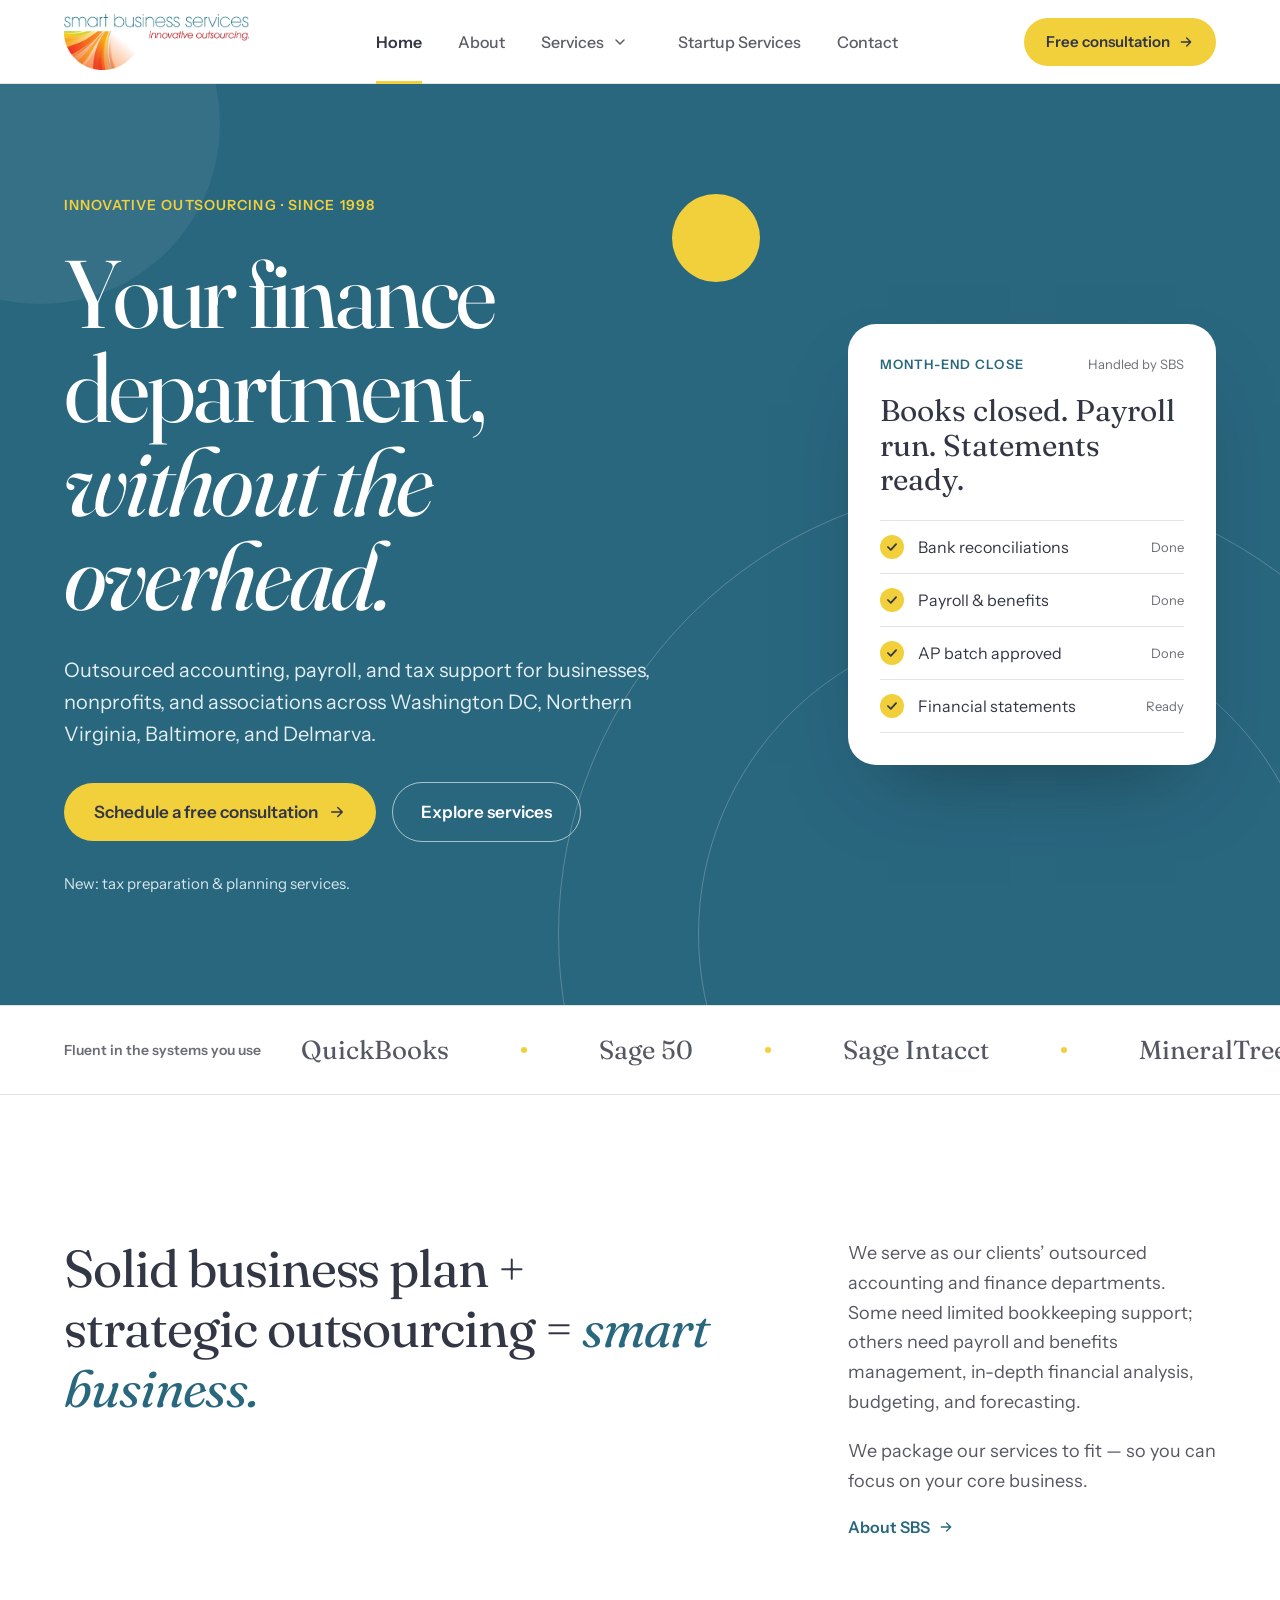
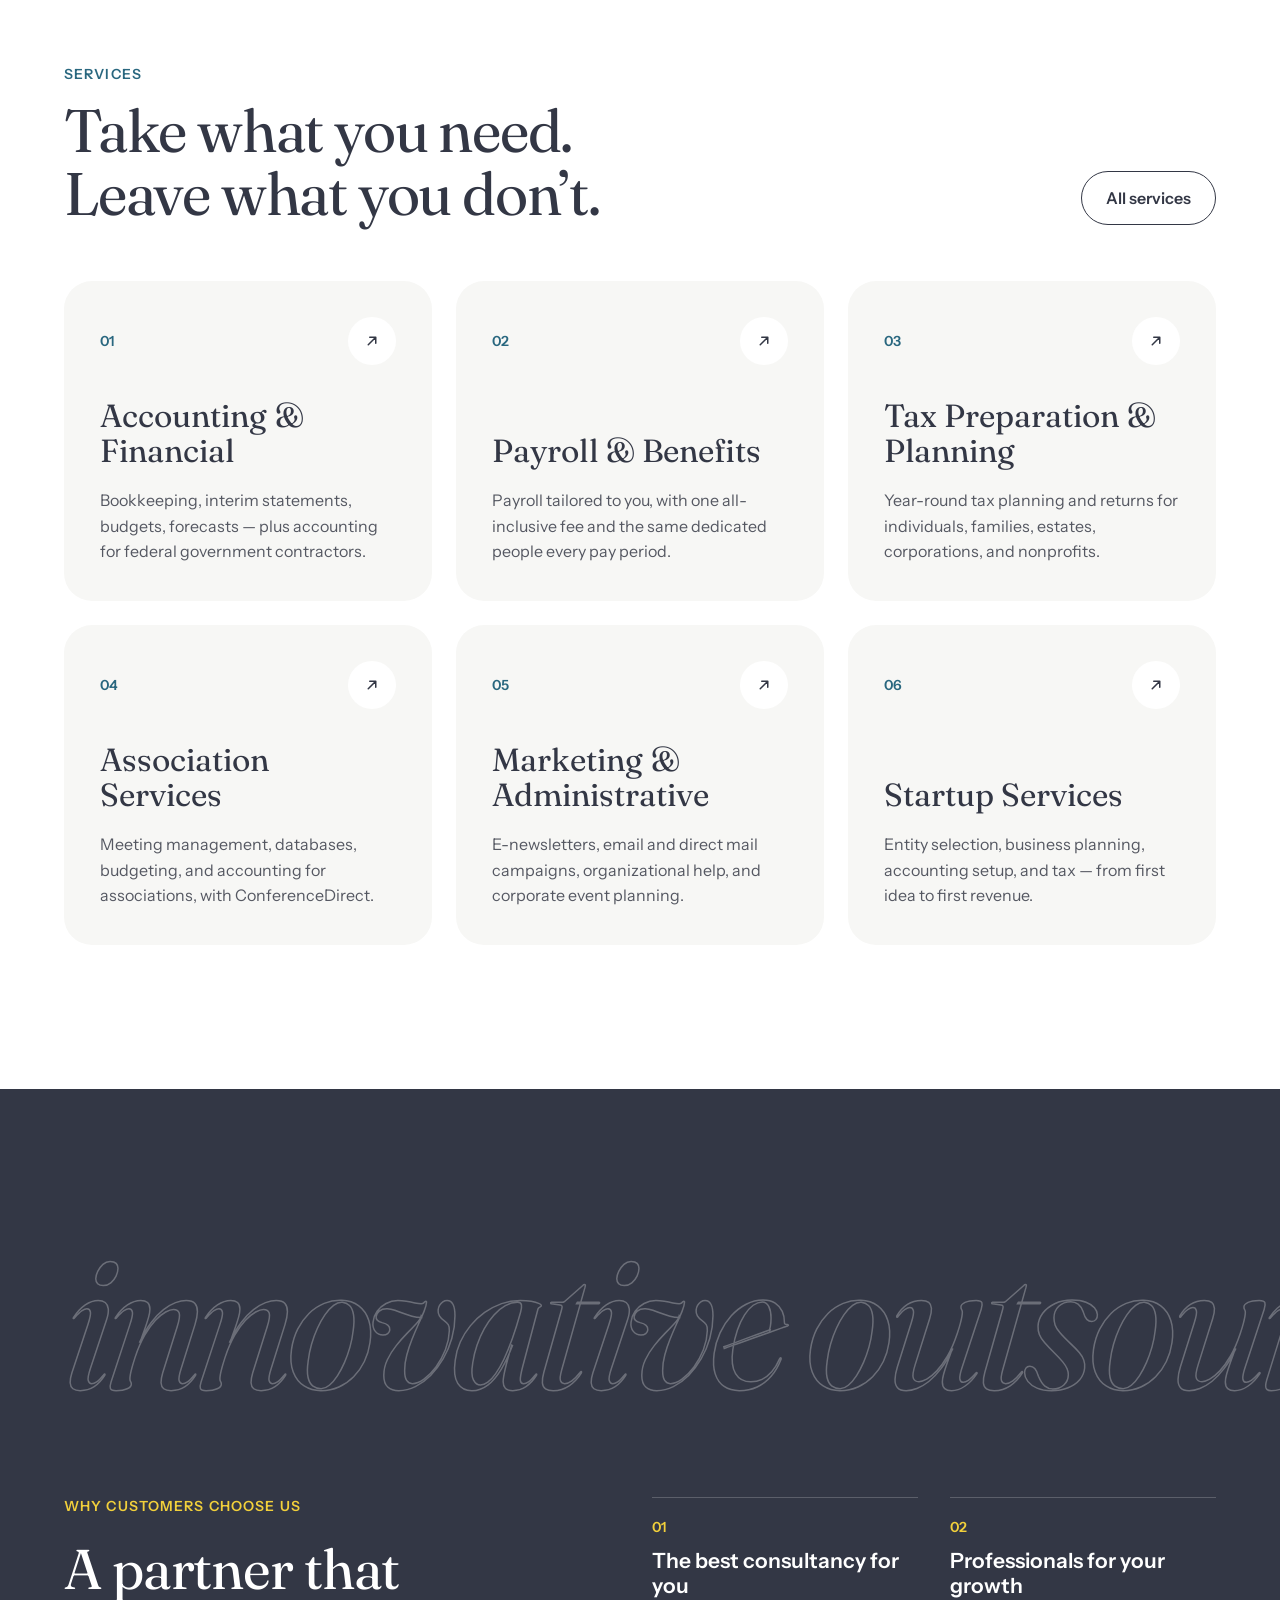
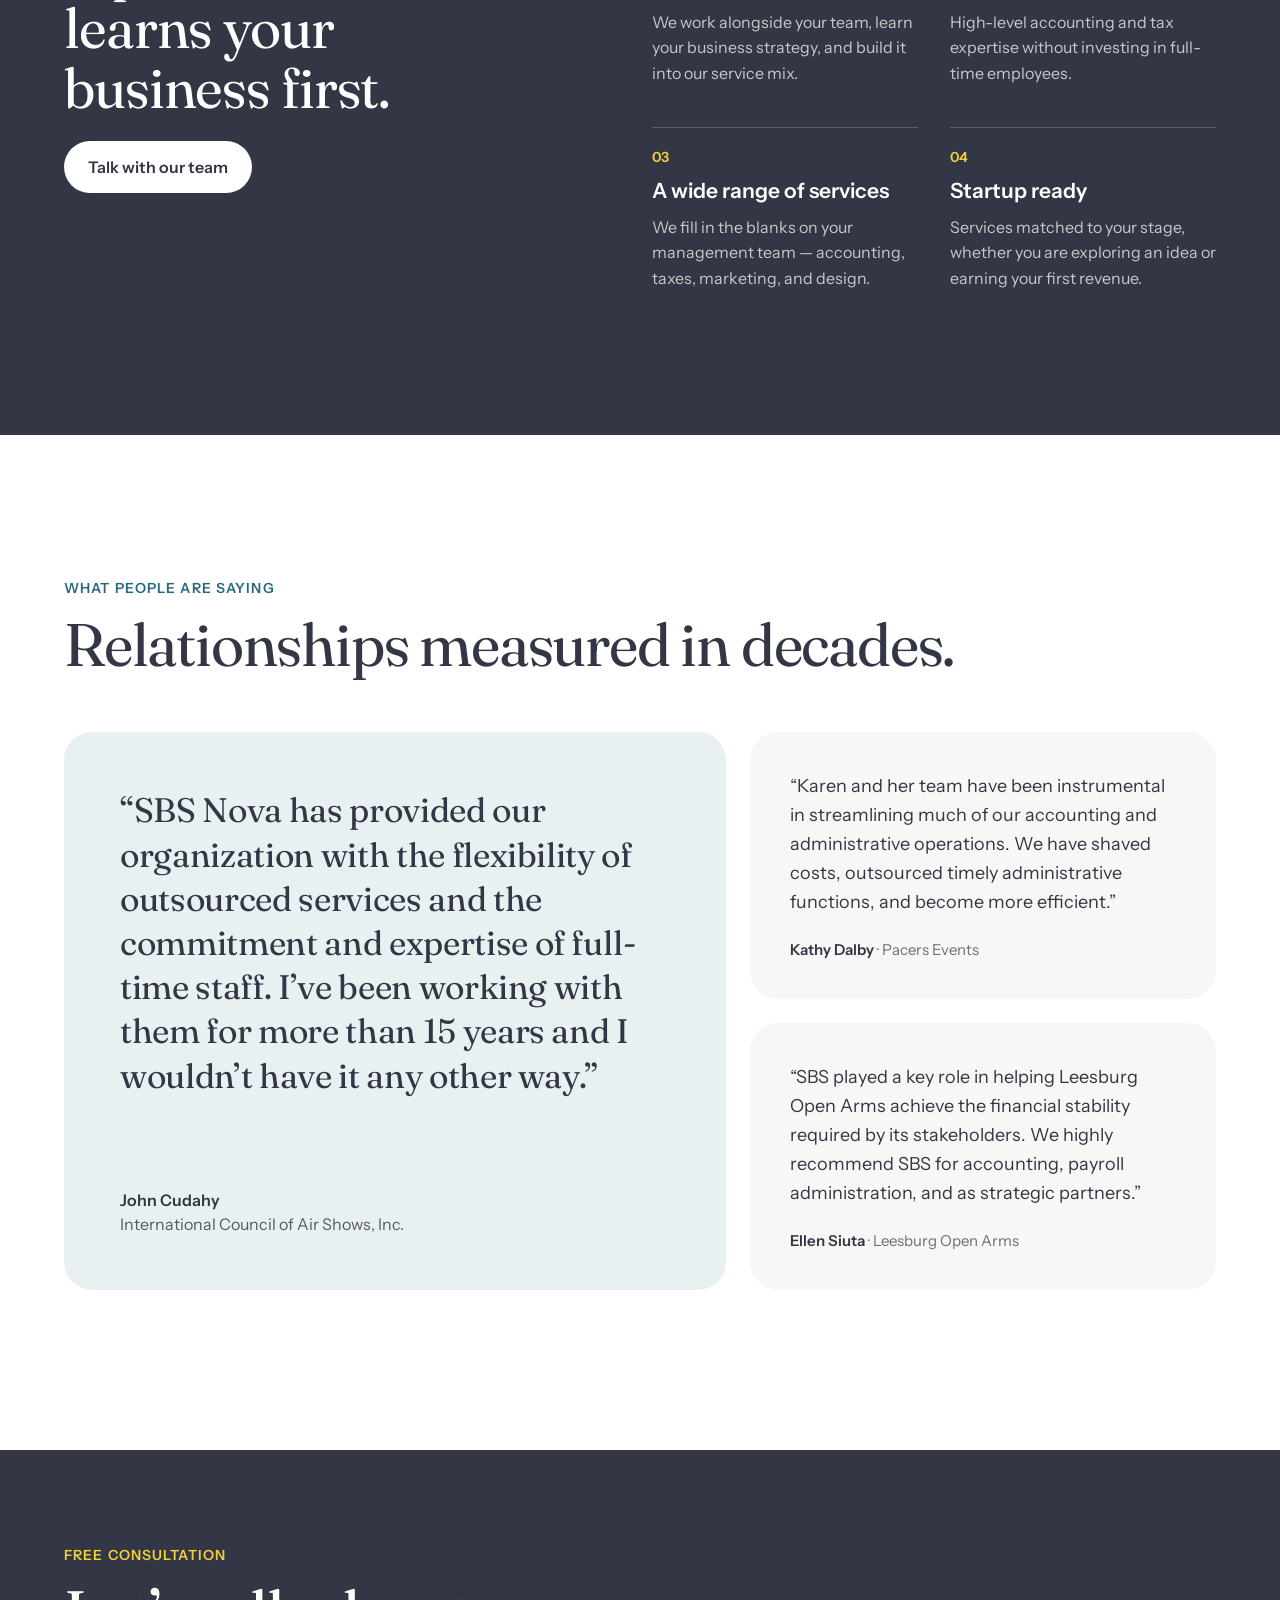
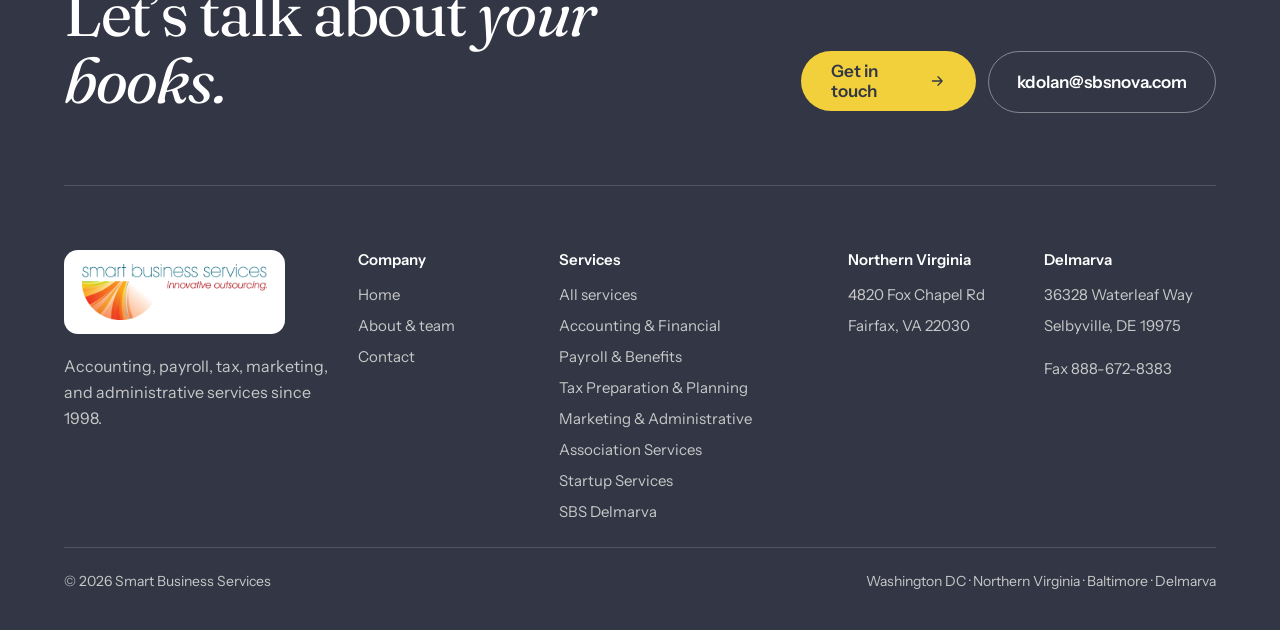
==== index.html @ 3badeadf "Add tablet and phone layouts New assets/mobile.css (linked from every page) collapses the 12-column " ====
<!doctype html>
<html lang="en">
<head>
<meta charset="utf-8">
<meta name="viewport" content="width=device-width, initial-scale=1">
<title>SBS Nova — Home</title>
<meta name="description" content="Smart Business Services (SBS Nova) — outsourced accounting, payroll, tax, and business services in Washington DC, Northern Virginia, Baltimore, and Delmarva since 1998.">
<link rel="icon" href="assets/sbs-logo.png">
<link rel="preconnect" href="https://fonts.googleapis.com">
<link rel="stylesheet" href="https://fonts.googleapis.com/css2?family=Fraunces:ital,opsz,wght@0,9..144,400;0,9..144,500;1,9..144,400;1,9..144,500&amp;family=Instrument+Sans:wght@400;500;600&amp;display=swap">
<style>
body{margin:0;background:#333745}
a{color:#29677F;text-decoration:none}a:hover{color:#1D4C5E}
.lift{transition:transform .35s cubic-bezier(.2,.7,.2,1),box-shadow .35s}
.lift:hover{transform:translateY(-6px);box-shadow:0 28px 48px -28px rgba(51,55,69,.4)}
@keyframes sbs-rise{from{opacity:0;transform:translateY(56px)}to{opacity:1;transform:none}}
@keyframes sbs-drift{from{transform:translateY(var(--from,0px))}to{transform:translateY(var(--to,0px))}}
@keyframes sbs-slide{from{transform:translateX(var(--from,0px))}to{transform:translateX(var(--to,0px))}}
@keyframes sbs-marquee{from{transform:translateX(0)}to{transform:translateX(-50%)}}
.marquee{animation:sbs-marquee 38s linear infinite}
@supports (animation-timeline: view()){
.reveal{animation:sbs-rise linear both;animation-timeline:view();animation-range:entry 0% entry 60%}
.drift{animation:sbs-drift linear both;animation-timeline:view();animation-range:cover}
.slide{animation:sbs-slide linear both;animation-timeline:view();animation-range:cover}
}
@media (prefers-reduced-motion: reduce){.reveal,.drift,.slide,.marquee{animation:none!important}.lift:hover{transform:none}}
.nav-dd{opacity:0;visibility:hidden;pointer-events:none;transform:translate(-50%,10px);transition:opacity .2s ease,transform .25s cubic-bezier(.2,.7,.2,1),visibility .2s}
.nav-item:hover .nav-dd,.nav-item:focus-within .nav-dd,.nav-dd.is-open{opacity:1;visibility:visible;pointer-events:auto;transform:translate(-50%,0)}
.nav-dd.is-closed{opacity:0!important;visibility:hidden!important;pointer-events:none!important}
.nav-chev{transition:transform .2s}
.nav-item:hover .nav-chev,.nav-item:focus-within .nav-chev,.nav-chev-btn[aria-expanded=true] .nav-chev{transform:rotate(180deg)}
.nav-chev-btn:hover{background:#F3F3F1}
.dd-link{transition:background .15s}
.dd-link:hover,.dd-link:focus-visible{background:#F5F5F3}
@media (prefers-reduced-motion: reduce){.nav-dd,.nav-chev{transition:none}}
</style>
<link rel="stylesheet" href="assets/mobile.css">
</head>
<body>
<div style="width: 100%; box-sizing: border-box; display: flex; flex-direction: column; background: #FFFFFF; font-family: 'Instrument Sans', system-ui, sans-serif; color: #333745">

<div style="position: sticky; top: 0; z-index: 50">


<div class="site-bar" style="width: 100%; height: 84px; box-sizing: border-box; display: flex; align-items: center; justify-content: space-between; padding: 0 64px; background: #FFFFFF; border-bottom: 1px solid #E4E4E1; font-family: 'Instrument Sans', system-ui, sans-serif; color: #333745">
<a href="index.html" style="display: flex; align-items: center"><img src="assets/sbs-logo.png" alt="Smart Business Services — innovative outsourcing — home" style="width: 185px; height: 56px; display: block"></a>

<nav aria-label="Main" style="display: flex; align-items: center; gap: 36px">
<a href="index.html" aria-current="page" style="display: flex; align-items: center; height: 84px; box-sizing: border-box; border-bottom: 3px solid #F2D03B; padding-top: 3px; font-size: 16px; font-weight: 600; text-decoration: none; color: #333745">Home</a>
<a href="about.html" aria-current="false" style="display: flex; align-items: center; height: 84px; box-sizing: border-box; border-bottom: 3px solid transparent; padding-top: 3px; font-size: 16px; font-weight: 500; text-decoration: none; color: #5A5D66">About</a>

<div class="nav-item" style="position: relative; display: flex; align-items: center; height: 84px">
<a href="services.html" aria-current="false" style="display: flex; align-items: center; height: 84px; box-sizing: border-box; border-bottom: 3px solid transparent; padding-top: 3px; font-size: 16px; font-weight: 500; text-decoration: none; color: #5A5D66">Services</a>
<button type="button" class="nav-chev-btn" aria-expanded="false" aria-controls="services-menu" aria-label="Show all services" style="width: 44px; height: 44px; margin-left: -6px; border: 0; border-radius: 10px; background: transparent; color: #5A5D66; display: flex; align-items: center; justify-content: center; cursor: pointer">
<svg class="nav-chev" width="16" height="16" viewBox="0 0 24 24" fill="none" stroke="currentColor" stroke-width="2.2" stroke-linecap="round" stroke-linejoin="round" aria-hidden="true"><path d="M6 9l6 6 6-6"></path></svg>
</button>

<div id="services-menu" class="nav-dd " style="position: absolute; top: 100%; left: 50%; width: 780px; z-index: 60; padding-top: 8px">
<div style="display: grid; grid-template-columns: minmax(0, 1fr) 232px; gap: 8px; padding: 10px; border-radius: 22px; background: #FFFFFF; box-shadow: 0 32px 64px -24px rgba(51,55,69,0.38), 0 0 0 1px rgba(51,55,69,0.07)">
<div style="display: grid; grid-template-columns: repeat(2, minmax(0, 1fr)); gap: 2px">

<a class="dd-link" href="accounting-financial-services.html" style="display: flex; gap: 14px; align-items: flex-start; padding: 14px; border-radius: 14px; color: #333745; text-decoration: none">
<span aria-hidden="true" style="width: 40px; height: 40px; flex-shrink: 0; border-radius: 12px; background: #E9F0F2; color: #29677F; display: flex; align-items: center; justify-content: center">
<svg width="20" height="20" viewBox="0 0 24 24" fill="none" stroke="currentColor" stroke-width="1.8" stroke-linecap="round" stroke-linejoin="round"><path d="M7 3h10a2 2 0 0 1 2 2v14a2 2 0 0 1-2 2H7a2 2 0 0 1-2-2V5a2 2 0 0 1 2-2zM8.5 7.5h7M8.5 12h.01M12 12h.01M15.5 12h.01M8.5 16h.01M12 16h.01M15.5 16h.01"></path></svg>
</span>
<span style="display: flex; flex-direction: column; gap: 3px">
<span style="font-size: 15px; font-weight: 600; line-height: 1.3">Accounting &amp; Financial</span>
<span style="font-size: 13.5px; line-height: 1.45; color: #6B6E76">Bookkeeping, statements, budgets, GovCon</span>
</span>
</a>

<a class="dd-link" href="payroll-benefits-management.html" style="display: flex; gap: 14px; align-items: flex-start; padding: 14px; border-radius: 14px; color: #333745; text-decoration: none">
<span aria-hidden="true" style="width: 40px; height: 40px; flex-shrink: 0; border-radius: 12px; background: #E9F0F2; color: #29677F; display: flex; align-items: center; justify-content: center">
<svg width="20" height="20" viewBox="0 0 24 24" fill="none" stroke="currentColor" stroke-width="1.8" stroke-linecap="round" stroke-linejoin="round"><path d="M3 6h18v13H3zM3 10h18M7 15h4"></path></svg>
</span>
<span style="display: flex; flex-direction: column; gap: 3px">
<span style="font-size: 15px; font-weight: 600; line-height: 1.3">Payroll &amp; Benefits</span>
<span style="font-size: 13.5px; line-height: 1.45; color: #6B6E76">One all-inclusive fee, dedicated staff</span>
</span>
</a>

<a class="dd-link" href="tax-preparation-planning.html" style="display: flex; gap: 14px; align-items: flex-start; padding: 14px; border-radius: 14px; color: #333745; text-decoration: none">
<span aria-hidden="true" style="width: 40px; height: 40px; flex-shrink: 0; border-radius: 12px; background: #E9F0F2; color: #29677F; display: flex; align-items: center; justify-content: center">
<svg width="20" height="20" viewBox="0 0 24 24" fill="none" stroke="currentColor" stroke-width="1.8" stroke-linecap="round" stroke-linejoin="round"><path d="M6 3h12v18l-3-2-3 2-3-2-3 2zM9 8h6M9 12h6"></path></svg>
</span>
<span style="display: flex; flex-direction: column; gap: 3px">
<span style="font-size: 15px; font-weight: 600; line-height: 1.3">Tax Preparation &amp; Planning</span>
<span style="font-size: 13.5px; line-height: 1.45; color: #6B6E76">Year-round planning and returns</span>
</span>
</a>

<a class="dd-link" href="marketing-administrative-services.html" style="display: flex; gap: 14px; align-items: flex-start; padding: 14px; border-radius: 14px; color: #333745; text-decoration: none">
<span aria-hidden="true" style="width: 40px; height: 40px; flex-shrink: 0; border-radius: 12px; background: #E9F0F2; color: #29677F; display: flex; align-items: center; justify-content: center">
<svg width="20" height="20" viewBox="0 0 24 24" fill="none" stroke="currentColor" stroke-width="1.8" stroke-linecap="round" stroke-linejoin="round"><path d="M3 10v4a1 1 0 0 0 1 1h3l6 4V5L7 9H4a1 1 0 0 0-1 1zM17 9a4 4 0 0 1 0 6"></path></svg>
</span>
<span style="display: flex; flex-direction: column; gap: 3px">
<span style="font-size: 15px; font-weight: 600; line-height: 1.3">Marketing &amp; Administrative</span>
<span style="font-size: 13.5px; line-height: 1.45; color: #6B6E76">Newsletters, campaigns, events</span>
</span>
</a>

<a class="dd-link" href="association-services.html" style="display: flex; gap: 14px; align-items: flex-start; padding: 14px; border-radius: 14px; color: #333745; text-decoration: none">
<span aria-hidden="true" style="width: 40px; height: 40px; flex-shrink: 0; border-radius: 12px; background: #E9F0F2; color: #29677F; display: flex; align-items: center; justify-content: center">
<svg width="20" height="20" viewBox="0 0 24 24" fill="none" stroke="currentColor" stroke-width="1.8" stroke-linecap="round" stroke-linejoin="round"><path d="M16 20v-1a4 4 0 0 0-4-4H6a4 4 0 0 0-4 4v1M9 11a4 4 0 1 0 0-8 4 4 0 0 0 0 8zM22 20v-1a4 4 0 0 0-3-3.9M16 3.1a4 4 0 0 1 0 7.8"></path></svg>
</span>
<span style="display: flex; flex-direction: column; gap: 3px">
<span style="font-size: 15px; font-weight: 600; line-height: 1.3">Association Services</span>
<span style="font-size: 13.5px; line-height: 1.45; color: #6B6E76">Meetings, databases, accounting</span>
</span>
</a>

<a class="dd-link" href="sbs-delmarva.html" style="display: flex; gap: 14px; align-items: flex-start; padding: 14px; border-radius: 14px; color: #333745; text-decoration: none">
<span aria-hidden="true" style="width: 40px; height: 40px; flex-shrink: 0; border-radius: 12px; background: #E9F0F2; color: #29677F; display: flex; align-items: center; justify-content: center">
<svg width="20" height="20" viewBox="0 0 24 24" fill="none" stroke="currentColor" stroke-width="1.8" stroke-linecap="round" stroke-linejoin="round"><path d="M12 21s-7-6.2-7-11.5A7 7 0 0 1 19 9.5C19 14.8 12 21 12 21zM12 12a2.5 2.5 0 1 0 0-5 2.5 2.5 0 0 0 0 5z"></path></svg>
</span>
<span style="display: flex; flex-direction: column; gap: 3px">
<span style="font-size: 15px; font-weight: 600; line-height: 1.3">SBS Delmarva</span>
<span style="font-size: 13.5px; line-height: 1.45; color: #6B6E76">Our Selbyville, Delaware office</span>
</span>
</a>

<a class="dd-link" href="services.html" style="grid-column: span 2; display: flex; align-items: center; justify-content: space-between; margin-top: 4px; padding: 14px; border-top: 1px solid #EDEDEA; border-radius: 0 0 14px 14px; color: #29677F; font-size: 14px; font-weight: 600; text-decoration: none">View all services
<svg width="16" height="16" viewBox="0 0 24 24" fill="none" stroke="currentColor" stroke-width="2" stroke-linecap="round" stroke-linejoin="round" aria-hidden="true"><path d="M5 12h14M13 6l6 6-6 6"></path></svg></a>
</div>
<a href="startup-services.html" style="display: flex; flex-direction: column; gap: 10px; padding: 22px; border-radius: 16px; background: #F2D03B; color: #333745; text-decoration: none">
<span style="font-size: 12px; font-weight: 600; letter-spacing: 0.08em; text-transform: uppercase">New business?</span>
<span style="font-family: Fraunces, Georgia, serif; font-size: 26px; line-height: 1.1">Startup Services</span>
<span style="font-size: 14px; line-height: 1.5">Entity selection, planning, accounting setup, and tax — from day one.</span>
<span style="display: flex; align-items: center; gap: 6px; margin-top: auto; font-size: 14px; font-weight: 600">Get started
<svg width="14" height="14" viewBox="0 0 24 24" fill="none" stroke="currentColor" stroke-width="2" stroke-linecap="round" stroke-linejoin="round" aria-hidden="true"><path d="M5 12h14M13 6l6 6-6 6"></path></svg></span>
</a>
</div>
</div>
</div>

<a href="startup-services.html" aria-current="false" style="display: flex; align-items: center; height: 84px; box-sizing: border-box; border-bottom: 3px solid transparent; padding-top: 3px; font-size: 16px; font-weight: 500; text-decoration: none; color: #5A5D66">Startup Services</a>
<a href="contact.html" aria-current="false" style="display: flex; align-items: center; height: 84px; box-sizing: border-box; border-bottom: 3px solid transparent; padding-top: 3px; font-size: 16px; font-weight: 500; text-decoration: none; color: #5A5D66">Contact</a>
</nav>

<a class="site-cta" href="contact.html" style="display: flex; align-items: center; gap: 8px; height: 48px; padding: 0 22px; border-radius: 999px; background: #F2D03B; color: #333745; font-size: 15px; font-weight: 600; text-decoration: none">Free consultation
<svg width="16" height="16" viewBox="0 0 24 24" fill="none" stroke="currentColor" stroke-width="2" stroke-linecap="round" stroke-linejoin="round" aria-hidden="true"><path d="M5 12h14M13 6l6 6-6 6"></path></svg></a>
<button type="button" class="m-toggle" aria-expanded="false" aria-controls="mobile-menu" aria-label="Menu">
<svg class="m-open" width="24" height="24" viewBox="0 0 24 24" fill="none" stroke="currentColor" stroke-width="2" stroke-linecap="round" aria-hidden="true"><path d="M4 7h16M4 12h16M4 17h16"></path></svg>
<svg class="m-close" width="24" height="24" viewBox="0 0 24 24" fill="none" stroke="currentColor" stroke-width="2" stroke-linecap="round" aria-hidden="true"><path d="M6 6l12 12M18 6L6 18"></path></svg>
</button>
</div>
<div id="mobile-menu" class="m-menu">
<nav aria-label="Mobile">
<div class="m-main">
<a href="index.html" aria-current="page">Home</a>
<a href="about.html">About</a>
<div class="m-group">
<span class="m-label">Services</span>
<div class="m-sub">
<a href="services.html">All services</a>
<a href="accounting-financial-services.html">Accounting &amp; Financial</a>
<a href="payroll-benefits-management.html">Payroll &amp; Benefits</a>
<a href="tax-preparation-planning.html">Tax Preparation &amp; Planning</a>
<a href="marketing-administrative-services.html">Marketing &amp; Administrative</a>
<a href="association-services.html">Association Services</a>
<a href="startup-services.html">Startup Services</a>
<a href="sbs-delmarva.html">SBS Delmarva</a>
</div>
</div>
<a href="contact.html">Contact</a>
</div>
<a class="m-cta" href="contact.html">Free consultation
<svg width="16" height="16" viewBox="0 0 24 24" fill="none" stroke="currentColor" stroke-width="2" stroke-linecap="round" stroke-linejoin="round" aria-hidden="true"><path d="M5 12h14M13 6l6 6-6 6"></path></svg></a>
</nav>
</div>

</div>


<section style="position: relative; overflow: hidden; min-height: 780px; box-sizing: border-box; padding: 112px 64px 112px; display: grid; grid-template-columns: repeat(12, minmax(0, 1fr)); column-gap: 24px; align-items: center; background: #29677F; color: #FFFFFF">
<div class="drift" aria-hidden="true" style="position: absolute; right: -180px; bottom: -380px; width: 900px; height: 900px; border-radius: 999px; border: 1px solid rgba(255,255,255,0.22); --from: -80px; --to: 200px"></div>
<div class="drift" aria-hidden="true" style="position: absolute; right: -40px; bottom: -240px; width: 620px; height: 620px; border-radius: 999px; border: 1px solid rgba(255,255,255,0.22); --from: -20px; --to: 120px"></div>
<div class="drift" aria-hidden="true" style="position: absolute; left: -140px; top: -140px; width: 360px; height: 360px; border-radius: 999px; background: rgba(255,255,255,0.06); --from: 0px; --to: 160px"></div>
<div class="drift" aria-hidden="true" style="position: absolute; right: 520px; top: 110px; width: 88px; height: 88px; border-radius: 999px; background: #F2D03B; --from: 60px; --to: -140px"></div>

<div style="position: relative; grid-column: span 7; display: flex; flex-direction: column; gap: 32px">
<span style="font-size: 14px; font-weight: 600; letter-spacing: 0.08em; text-transform: uppercase; color: #F2D03B">Innovative outsourcing · Since 1998</span>
<h1 style="margin: 0; font-family: Fraunces, Georgia, serif; font-weight: 400; font-size: 96px; line-height: 0.98; letter-spacing: -0.03em">Your finance department, <span style="font-style: italic">without the overhead.</span></h1>
<p style="margin: 0; max-width: 600px; font-size: 20px; line-height: 1.6; color: #E4EEF1">Outsourced accounting, payroll, and tax support for businesses, nonprofits, and associations across Washington DC, Northern Virginia, Baltimore, and Delmarva.</p>
<div style="display: flex; align-items: center; gap: 16px">
<a href="contact.html" style="display: flex; align-items: center; gap: 10px; height: 58px; padding: 0 30px; border-radius: 999px; background: #F2D03B; color: #333745; font-size: 17px; font-weight: 600">Schedule a free consultation
<svg width="18" height="18" viewBox="0 0 24 24" fill="none" stroke="currentColor" stroke-width="2" stroke-linecap="round" stroke-linejoin="round" aria-hidden="true"><path d="M5 12h14M13 6l6 6-6 6"></path></svg></a>
<a href="services.html" style="display: flex; align-items: center; height: 58px; padding: 0 28px; border-radius: 999px; border: 1px solid rgba(255,255,255,0.6); color: #FFFFFF; font-size: 17px; font-weight: 600">Explore services</a>
</div>
<p style="margin: 0; font-size: 15px; color: #D7E6EB">New: tax preparation &amp; planning services.</p>
</div>

<div class="drift" style="position: relative; grid-column: 9 / span 4; --from: 60px; --to: -80px">
<div style="background: #FFFFFF; color: #333745; border-radius: 28px; padding: 32px; display: flex; flex-direction: column; gap: 22px; box-shadow: 0 40px 80px -40px rgba(20,40,50,0.6)">
<div style="display: flex; justify-content: space-between; align-items: center">
<span style="font-size: 13px; font-weight: 600; letter-spacing: 0.08em; text-transform: uppercase; color: #29677F">Month-end close</span>
<span style="font-size: 13px; color: #6B6E76">Handled by SBS</span>
</div>
<div style="font-family: Fraunces, Georgia, serif; font-size: 30px; line-height: 1.15">Books closed. Payroll run. Statements ready.</div>
<div style="display: flex; flex-direction: column; border-top: 1px solid #E4E4E1">

<div style="display: flex; align-items: center; gap: 14px; padding: 14px 0; border-bottom: 1px solid #E4E4E1; font-size: 16px">
<div style="width: 24px; height: 24px; border-radius: 999px; background: #F2D03B; color: #333745; display: flex; align-items: center; justify-content: center">
<svg width="14" height="14" viewBox="0 0 24 24" fill="none" stroke="currentColor" stroke-width="3" stroke-linecap="round" stroke-linejoin="round" aria-hidden="true"><path d="M5 12l5 5 9-10"></path></svg>
</div>
<span style="flex-grow: 1">Bank reconciliations</span>
<span style="font-size: 13px; color: #6B6E76">Done</span>
</div>

<div style="display: flex; align-items: center; gap: 14px; padding: 14px 0; border-bottom: 1px solid #E4E4E1; font-size: 16px">
<div style="width: 24px; height: 24px; border-radius: 999px; background: #F2D03B; color: #333745; display: flex; align-items: center; justify-content: center">
<svg width="14" height="14" viewBox="0 0 24 24" fill="none" stroke="currentColor" stroke-width="3" stroke-linecap="round" stroke-linejoin="round" aria-hidden="true"><path d="M5 12l5 5 9-10"></path></svg>
</div>
<span style="flex-grow: 1">Payroll &amp; benefits</span>
<span style="font-size: 13px; color: #6B6E76">Done</span>
</div>

<div style="display: flex; align-items: center; gap: 14px; padding: 14px 0; border-bottom: 1px solid #E4E4E1; font-size: 16px">
<div style="width: 24px; height: 24px; border-radius: 999px; background: #F2D03B; color: #333745; display: flex; align-items: center; justify-content: center">
<svg width="14" height="14" viewBox="0 0 24 24" fill="none" stroke="currentColor" stroke-width="3" stroke-linecap="round" stroke-linejoin="round" aria-hidden="true"><path d="M5 12l5 5 9-10"></path></svg>
</div>
<span style="flex-grow: 1">AP batch approved</span>
<span style="font-size: 13px; color: #6B6E76">Done</span>
</div>

<div style="display: flex; align-items: center; gap: 14px; padding: 14px 0; border-bottom: 1px solid #E4E4E1; font-size: 16px">
<div style="width: 24px; height: 24px; border-radius: 999px; background: #F2D03B; color: #333745; display: flex; align-items: center; justify-content: center">
<svg width="14" height="14" viewBox="0 0 24 24" fill="none" stroke="currentColor" stroke-width="3" stroke-linecap="round" stroke-linejoin="round" aria-hidden="true"><path d="M5 12l5 5 9-10"></path></svg>
</div>
<span style="flex-grow: 1">Financial statements</span>
<span style="font-size: 13px; color: #6B6E76">Ready</span>
</div>

</div>
</div>
</div>
</section>


<section aria-label="Accounting systems we support" style="display: flex; align-items: center; gap: 40px; padding: 28px 0 28px 64px; border-top: 1px solid #E4E4E1; border-bottom: 1px solid #E4E4E1; overflow: hidden">
<span style="flex-shrink: 0; font-size: 14px; font-weight: 600; color: #6B6E76">Fluent in the systems you use</span>
<div style="overflow: hidden; flex-grow: 1">
<div class="marquee" style="display: flex; gap: 72px; width: max-content; font-family: Fraunces, Georgia, serif; font-size: 26px; color: #555862">

<span style="display: flex; align-items: center; gap: 72px; white-space: nowrap">QuickBooks<span aria-hidden="true" style="width: 6px; height: 6px; border-radius: 999px; background: #F2D03B"></span></span>

<span style="display: flex; align-items: center; gap: 72px; white-space: nowrap">Sage 50<span aria-hidden="true" style="width: 6px; height: 6px; border-radius: 999px; background: #F2D03B"></span></span>

<span style="display: flex; align-items: center; gap: 72px; white-space: nowrap">Sage Intacct<span aria-hidden="true" style="width: 6px; height: 6px; border-radius: 999px; background: #F2D03B"></span></span>

<span style="display: flex; align-items: center; gap: 72px; white-space: nowrap">MineralTree<span aria-hidden="true" style="width: 6px; height: 6px; border-radius: 999px; background: #F2D03B"></span></span>

<span style="display: flex; align-items: center; gap: 72px; white-space: nowrap">Beanworks<span aria-hidden="true" style="width: 6px; height: 6px; border-radius: 999px; background: #F2D03B"></span></span>

<span style="display: flex; align-items: center; gap: 72px; white-space: nowrap">Great Plains<span aria-hidden="true" style="width: 6px; height: 6px; border-radius: 999px; background: #F2D03B"></span></span>

<span style="display: flex; align-items: center; gap: 72px; white-space: nowrap">QuickBooks<span aria-hidden="true" style="width: 6px; height: 6px; border-radius: 999px; background: #F2D03B"></span></span>

<span style="display: flex; align-items: center; gap: 72px; white-space: nowrap">Sage 50<span aria-hidden="true" style="width: 6px; height: 6px; border-radius: 999px; background: #F2D03B"></span></span>

<span style="display: flex; align-items: center; gap: 72px; white-space: nowrap">Sage Intacct<span aria-hidden="true" style="width: 6px; height: 6px; border-radius: 999px; background: #F2D03B"></span></span>

<span style="display: flex; align-items: center; gap: 72px; white-space: nowrap">MineralTree<span aria-hidden="true" style="width: 6px; height: 6px; border-radius: 999px; background: #F2D03B"></span></span>

<span style="display: flex; align-items: center; gap: 72px; white-space: nowrap">Beanworks<span aria-hidden="true" style="width: 6px; height: 6px; border-radius: 999px; background: #F2D03B"></span></span>

<span style="display: flex; align-items: center; gap: 72px; white-space: nowrap">Great Plains<span aria-hidden="true" style="width: 6px; height: 6px; border-radius: 999px; background: #F2D03B"></span></span>

</div>
</div>
</section>


<section style="display: grid; grid-template-columns: repeat(12, minmax(0, 1fr)); column-gap: 24px; padding: 144px 64px 128px">
<p class="reveal" style="grid-column: span 7; margin: 0; font-family: Fraunces, Georgia, serif; font-weight: 400; font-size: 52px; line-height: 1.15; letter-spacing: -0.02em">Solid business plan + strategic outsourcing = <span style="font-style: italic; color: #29677F">smart business.</span></p>
<div class="reveal" style="grid-column: 9 / span 4; display: flex; flex-direction: column; gap: 20px">
<p style="margin: 0; font-size: 18px; line-height: 1.65; color: #555862">We serve as our clients’ outsourced accounting and finance departments. Some need limited bookkeeping support; others need payroll and benefits management, in-depth financial analysis, budgeting, and forecasting.</p>
<p style="margin: 0; font-size: 18px; line-height: 1.65; color: #555862">We package our services to fit — so you can focus on your core business.</p>
<a href="about.html" style="display: flex; align-items: center; gap: 8px; font-size: 16px; font-weight: 600">About SBS
<svg width="16" height="16" viewBox="0 0 24 24" fill="none" stroke="currentColor" stroke-width="2" stroke-linecap="round" stroke-linejoin="round" aria-hidden="true"><path d="M5 12h14M13 6l6 6-6 6"></path></svg></a>
</div>
</section>


<section style="display: flex; flex-direction: column; gap: 56px; padding: 0 64px 144px">
<div style="display: flex; justify-content: space-between; align-items: flex-end">
<div style="display: flex; flex-direction: column; gap: 16px">
<span style="font-size: 14px; font-weight: 600; letter-spacing: 0.08em; text-transform: uppercase; color: #29677F">Services</span>
<h2 style="margin: 0; font-family: Fraunces, Georgia, serif; font-weight: 400; font-size: 60px; line-height: 1.05; letter-spacing: -0.02em">Take what you need.<br>Leave what you don’t.</h2>
</div>
<a href="services.html" style="display: flex; align-items: center; height: 52px; padding: 0 24px; border-radius: 999px; border: 1px solid #333745; color: #333745; font-size: 16px; font-weight: 600">All services</a>
</div>
<div style="display: grid; grid-template-columns: repeat(3, minmax(0, 1fr)); gap: 24px">

<a class="lift reveal" href="accounting-financial-services.html" style="display: flex; flex-direction: column; gap: 20px; padding: 36px; min-height: 320px; box-sizing: border-box; background: #F7F7F5; border-radius: 28px; color: #333745">
<div style="display: flex; justify-content: space-between; align-items: center">
<span style="font-size: 14px; font-weight: 600; color: #29677F">01</span>
<span style="width: 48px; height: 48px; border-radius: 999px; background: #FFFFFF; display: flex; align-items: center; justify-content: center">
<svg width="18" height="18" viewBox="0 0 24 24" fill="none" stroke="currentColor" stroke-width="2" stroke-linecap="round" stroke-linejoin="round" aria-hidden="true"><path d="M7 17L17 7M9 7h8v8"></path></svg>
</span>
</div>
<h3 style="margin: 0; margin-top: auto; font-family: Fraunces, Georgia, serif; font-weight: 400; font-size: 32px; line-height: 1.1">Accounting &amp; Financial</h3>
<p style="margin: 0; font-size: 16px; line-height: 1.6; color: #555862">Bookkeeping, interim statements, budgets, forecasts — plus accounting for federal government contractors.</p>
</a>

<a class="lift reveal" href="payroll-benefits-management.html" style="display: flex; flex-direction: column; gap: 20px; padding: 36px; min-height: 320px; box-sizing: border-box; background: #F7F7F5; border-radius: 28px; color: #333745">
<div style="display: flex; justify-content: space-between; align-items: center">
<span style="font-size: 14px; font-weight: 600; color: #29677F">02</span>
<span style="width: 48px; height: 48px; border-radius: 999px; background: #FFFFFF; display: flex; align-items: center; justify-content: center">
<svg width="18" height="18" viewBox="0 0 24 24" fill="none" stroke="currentColor" stroke-width="2" stroke-linecap="round" stroke-linejoin="round" aria-hidden="true"><path d="M7 17L17 7M9 7h8v8"></path></svg>
</span>
</div>
<h3 style="margin: 0; margin-top: auto; font-family: Fraunces, Georgia, serif; font-weight: 400; font-size: 32px; line-height: 1.1">Payroll &amp; Benefits</h3>
<p style="margin: 0; font-size: 16px; line-height: 1.6; color: #555862">Payroll tailored to you, with one all-inclusive fee and the same dedicated people every pay period.</p>
</a>

<a class="lift reveal" href="tax-preparation-planning.html" style="display: flex; flex-direction: column; gap: 20px; padding: 36px; min-height: 320px; box-sizing: border-box; background: #F7F7F5; border-radius: 28px; color: #333745">
<div style="display: flex; justify-content: space-between; align-items: center">
<span style="font-size: 14px; font-weight: 600; color: #29677F">03</span>
<span style="width: 48px; height: 48px; border-radius: 999px; background: #FFFFFF; display: flex; align-items: center; justify-content: center">
<svg width="18" height="18" viewBox="0 0 24 24" fill="none" stroke="currentColor" stroke-width="2" stroke-linecap="round" stroke-linejoin="round" aria-hidden="true"><path d="M7 17L17 7M9 7h8v8"></path></svg>
</span>
</div>
<h3 style="margin: 0; margin-top: auto; font-family: Fraunces, Georgia, serif; font-weight: 400; font-size: 32px; line-height: 1.1">Tax Preparation &amp; Planning</h3>
<p style="margin: 0; font-size: 16px; line-height: 1.6; color: #555862">Year-round tax planning and returns for individuals, families, estates, corporations, and nonprofits.</p>
</a>

<a class="lift reveal" href="association-services.html" style="display: flex; flex-direction: column; gap: 20px; padding: 36px; min-height: 320px; box-sizing: border-box; background: #F7F7F5; border-radius: 28px; color: #333745">
<div style="display: flex; justify-content: space-between; align-items: center">
<span style="font-size: 14px; font-weight: 600; color: #29677F">04</span>
<span style="width: 48px; height: 48px; border-radius: 999px; background: #FFFFFF; display: flex; align-items: center; justify-content: center">
<svg width="18" height="18" viewBox="0 0 24 24" fill="none" stroke="currentColor" stroke-width="2" stroke-linecap="round" stroke-linejoin="round" aria-hidden="true"><path d="M7 17L17 7M9 7h8v8"></path></svg>
</span>
</div>
<h3 style="margin: 0; margin-top: auto; font-family: Fraunces, Georgia, serif; font-weight: 400; font-size: 32px; line-height: 1.1">Association Services</h3>
<p style="margin: 0; font-size: 16px; line-height: 1.6; color: #555862">Meeting management, databases, budgeting, and accounting for associations, with ConferenceDirect.</p>
</a>

<a class="lift reveal" href="marketing-administrative-services.html" style="display: flex; flex-direction: column; gap: 20px; padding: 36px; min-height: 320px; box-sizing: border-box; background: #F7F7F5; border-radius: 28px; color: #333745">
<div style="display: flex; justify-content: space-between; align-items: center">
<span style="font-size: 14px; font-weight: 600; color: #29677F">05</span>
<span style="width: 48px; height: 48px; border-radius: 999px; background: #FFFFFF; display: flex; align-items: center; justify-content: center">
<svg width="18" height="18" viewBox="0 0 24 24" fill="none" stroke="currentColor" stroke-width="2" stroke-linecap="round" stroke-linejoin="round" aria-hidden="true"><path d="M7 17L17 7M9 7h8v8"></path></svg>
</span>
</div>
<h3 style="margin: 0; margin-top: auto; font-family: Fraunces, Georgia, serif; font-weight: 400; font-size: 32px; line-height: 1.1">Marketing &amp; Administrative</h3>
<p style="margin: 0; font-size: 16px; line-height: 1.6; color: #555862">E-newsletters, email and direct mail campaigns, organizational help, and corporate event planning.</p>
</a>

<a class="lift reveal" href="startup-services.html" style="display: flex; flex-direction: column; gap: 20px; padding: 36px; min-height: 320px; box-sizing: border-box; background: #F7F7F5; border-radius: 28px; color: #333745">
<div style="display: flex; justify-content: space-between; align-items: center">
<span style="font-size: 14px; font-weight: 600; color: #29677F">06</span>
<span style="width: 48px; height: 48px; border-radius: 999px; background: #FFFFFF; display: flex; align-items: center; justify-content: center">
<svg width="18" height="18" viewBox="0 0 24 24" fill="none" stroke="currentColor" stroke-width="2" stroke-linecap="round" stroke-linejoin="round" aria-hidden="true"><path d="M7 17L17 7M9 7h8v8"></path></svg>
</span>
</div>
<h3 style="margin: 0; margin-top: auto; font-family: Fraunces, Georgia, serif; font-weight: 400; font-size: 32px; line-height: 1.1">Startup Services</h3>
<p style="margin: 0; font-size: 16px; line-height: 1.6; color: #555862">Entity selection, business planning, accounting setup, and tax — from first idea to first revenue.</p>
</a>

</div>
</section>


<section style="position: relative; overflow: hidden; display: flex; flex-direction: column; gap: 80px; padding: 128px 64px 144px; background: #333745; color: #FFFFFF">
<div class="slide" aria-hidden="true" style="white-space: nowrap; font-family: Fraunces, Georgia, serif; font-style: italic; font-size: 200px; line-height: 1; letter-spacing: -0.03em; color: transparent; -webkit-text-stroke: 1.5px rgba(255,255,255,0.28); --from: 0px; --to: -900px">innovative outsourcing · innovative outsourcing</div>
<div style="display: grid; grid-template-columns: repeat(12, minmax(0, 1fr)); column-gap: 24px">
<div class="reveal" style="grid-column: span 5; display: flex; flex-direction: column; gap: 24px">
<span style="font-size: 14px; font-weight: 600; letter-spacing: 0.08em; text-transform: uppercase; color: #F2D03B">Why customers choose us</span>
<h2 style="margin: 0; font-family: Fraunces, Georgia, serif; font-weight: 400; font-size: 56px; line-height: 1.06; letter-spacing: -0.02em">A partner that learns your business first.</h2>
<a href="contact.html" style="display: flex; align-self: flex-start; align-items: center; height: 52px; padding: 0 24px; border-radius: 999px; background: #FFFFFF; color: #333745; font-size: 16px; font-weight: 600">Talk with our team</a>
</div>
<div style="grid-column: 7 / span 6; display: grid; grid-template-columns: repeat(2, minmax(0, 1fr)); gap: 40px 32px">

<div class="reveal" style="display: flex; flex-direction: column; gap: 12px; padding-top: 20px; border-top: 1px solid rgba(255,255,255,0.2)">
<span style="font-size: 14px; font-weight: 600; color: #F2D03B">01</span>
<h3 style="margin: 0; font-size: 21px; font-weight: 600">The best consultancy for you</h3>
<p style="margin: 0; font-size: 16px; line-height: 1.6; color: #C8C8C8">We work alongside your team, learn your business strategy, and build it into our service mix.</p>
</div>

<div class="reveal" style="display: flex; flex-direction: column; gap: 12px; padding-top: 20px; border-top: 1px solid rgba(255,255,255,0.2)">
<span style="font-size: 14px; font-weight: 600; color: #F2D03B">02</span>
<h3 style="margin: 0; font-size: 21px; font-weight: 600">Professionals for your growth</h3>
<p style="margin: 0; font-size: 16px; line-height: 1.6; color: #C8C8C8">High-level accounting and tax expertise without investing in full-time employees.</p>
</div>

<div class="reveal" style="display: flex; flex-direction: column; gap: 12px; padding-top: 20px; border-top: 1px solid rgba(255,255,255,0.2)">
<span style="font-size: 14px; font-weight: 600; color: #F2D03B">03</span>
<h3 style="margin: 0; font-size: 21px; font-weight: 600">A wide range of services</h3>
<p style="margin: 0; font-size: 16px; line-height: 1.6; color: #C8C8C8">We fill in the blanks on your management team — accounting, taxes, marketing, and design.</p>
</div>

<div class="reveal" style="display: flex; flex-direction: column; gap: 12px; padding-top: 20px; border-top: 1px solid rgba(255,255,255,0.2)">
<span style="font-size: 14px; font-weight: 600; color: #F2D03B">04</span>
<h3 style="margin: 0; font-size: 21px; font-weight: 600">Startup ready</h3>
<p style="margin: 0; font-size: 16px; line-height: 1.6; color: #C8C8C8">Services matched to your stage, whether you are exploring an idea or earning your first revenue.</p>
</div>

</div>
</div>
</section>


<section style="display: flex; flex-direction: column; gap: 56px; padding: 144px 64px 160px">
<div style="display: flex; flex-direction: column; gap: 16px">
<span style="font-size: 14px; font-weight: 600; letter-spacing: 0.08em; text-transform: uppercase; color: #29677F">What people are saying</span>
<h2 style="margin: 0; font-family: Fraunces, Georgia, serif; font-weight: 400; font-size: 60px; line-height: 1.05; letter-spacing: -0.02em">Relationships measured in decades.</h2>
</div>
<div style="display: grid; grid-template-columns: repeat(12, minmax(0, 1fr)); gap: 24px">
<figure class="reveal" style="grid-column: span 7; margin: 0; display: flex; flex-direction: column; justify-content: space-between; gap: 40px; padding: 56px; border-radius: 28px; background: #E9F0F2">
<blockquote style="margin: 0; font-family: Fraunces, Georgia, serif; font-size: 34px; line-height: 1.3; letter-spacing: -0.01em">“SBS Nova has provided our organization with the flexibility of outsourced services and the commitment and expertise of full-time staff. I’ve been working with them for more than 15 years and I wouldn’t have it any other way.”</blockquote>
<figcaption style="display: flex; flex-direction: column; gap: 4px; font-size: 16px">
<span style="font-weight: 600">John Cudahy</span>
<span style="color: #555862">International Council of Air Shows, Inc.</span>
</figcaption>
</figure>
<div style="grid-column: span 5; display: flex; flex-direction: column; gap: 24px">
<figure class="reveal" style="margin: 0; display: flex; flex-direction: column; gap: 24px; padding: 40px; border-radius: 28px; background: #F7F7F5">
<blockquote style="margin: 0; font-size: 18px; line-height: 1.6">“Karen and her team have been instrumental in streamlining much of our accounting and administrative operations. We have shaved costs, outsourced timely administrative functions, and become more efficient.”</blockquote>
<figcaption style="font-size: 15px"><span style="font-weight: 600">Kathy Dalby</span><span style="color: #6B6E76"> · Pacers Events</span></figcaption>
</figure>
<figure class="reveal" style="margin: 0; display: flex; flex-direction: column; gap: 24px; padding: 40px; border-radius: 28px; background: #F7F7F5">
<blockquote style="margin: 0; font-size: 18px; line-height: 1.6">“SBS played a key role in helping Leesburg Open Arms achieve the financial stability required by its stakeholders. We highly recommend SBS for accounting, payroll administration, and as strategic partners.”</blockquote>
<figcaption style="font-size: 15px"><span style="font-weight: 600">Ellen Siuta</span><span style="color: #6B6E76"> · Leesburg Open Arms</span></figcaption>
</figure>
</div>
</div>
</section>



<footer style="width: 100%; height: 780px; box-sizing: border-box; display: flex; flex-direction: column; padding: 96px 64px 40px; background: #333745; color: #FFFFFF; font-family: 'Instrument Sans', system-ui, sans-serif">
<div style="display: flex; justify-content: space-between; align-items: flex-end; gap: 48px; padding-bottom: 72px; border-bottom: 1px solid rgba(255,255,255,0.14)">
<div style="display: flex; flex-direction: column; gap: 16px">
<span style="font-size: 14px; font-weight: 600; letter-spacing: 0.08em; text-transform: uppercase; color: #F2D03B">Free consultation</span>
<h2 style="margin: 0; font-family: Fraunces, Georgia, serif; font-weight: 400; font-size: 64px; line-height: 1.04; letter-spacing: -0.02em">Let’s talk about <span style="font-style: italic">your books.</span></h2>
</div>
<div style="display: flex; gap: 12px">
<a href="contact.html" style="display: flex; align-items: center; gap: 10px; height: 60px; padding: 0 30px; border-radius: 999px; background: #F2D03B; color: #333745; font-size: 17px; font-weight: 600; text-decoration: none">Get in touch
<svg width="18" height="18" viewBox="0 0 24 24" fill="none" stroke="currentColor" stroke-width="2" stroke-linecap="round" stroke-linejoin="round" aria-hidden="true"><path d="M5 12h14M13 6l6 6-6 6"></path></svg></a>
<a href="mailto:kdolan@sbsnova.com" style="display: flex; align-items: center; height: 60px; padding: 0 28px; border-radius: 999px; border: 1px solid rgba(255,255,255,0.4); color: #FFFFFF; font-size: 17px; font-weight: 600; text-decoration: none">kdolan@sbsnova.com</a>
</div>
</div>
<div style="display: grid; grid-template-columns: repeat(12, minmax(0, 1fr)); column-gap: 24px; padding-top: 64px; flex-grow: 1">
<div style="grid-column: span 3; display: flex; flex-direction: column; gap: 20px">
<div style="display: flex; align-self: flex-start; padding: 14px 18px; border-radius: 14px; background: #FFFFFF"><img src="assets/sbs-logo.png" alt="Smart Business Services — innovative outsourcing" style="width: 185px; height: 56px; display: block"></div>
<p style="margin: 0; max-width: 320px; font-size: 16px; line-height: 1.6; color: #C8C8C8">Accounting, payroll, tax, marketing, and administrative services since 1998.</p>
</div>
<nav aria-label="Footer" style="grid-column: 4 / span 5; display: grid; grid-template-columns: minmax(0, 2fr) minmax(0, 3fr); column-gap: 24px; align-items: start; font-size: 15px">
<div style="display: flex; flex-direction: column; gap: 12px">
<span style="font-weight: 600; margin-bottom: 4px">Company</span>
<a href="index.html" style="color: #C8C8C8; text-decoration: none">Home</a>
<a href="about.html" style="color: #C8C8C8; text-decoration: none">About &amp; team</a>
<a href="contact.html" style="color: #C8C8C8; text-decoration: none">Contact</a>
</div>
<div style="display: flex; flex-direction: column; gap: 12px">
<span style="font-weight: 600; margin-bottom: 4px">Services</span>
<a href="services.html" style="color: #C8C8C8; text-decoration: none">All services</a>
<a href="accounting-financial-services.html" style="color: #C8C8C8; text-decoration: none">Accounting &amp; Financial</a>
<a href="payroll-benefits-management.html" style="color: #C8C8C8; text-decoration: none">Payroll &amp; Benefits</a>
<a href="tax-preparation-planning.html" style="color: #C8C8C8; text-decoration: none">Tax Preparation &amp; Planning</a>
<a href="marketing-administrative-services.html" style="color: #C8C8C8; text-decoration: none">Marketing &amp; Administrative</a>
<a href="association-services.html" style="color: #C8C8C8; text-decoration: none">Association Services</a>
<a href="startup-services.html" style="color: #C8C8C8; text-decoration: none">Startup Services</a>
<a href="sbs-delmarva.html" style="color: #C8C8C8; text-decoration: none">SBS Delmarva</a>
</div>
</nav>
<div style="grid-column: 9 / span 2; display: flex; flex-direction: column; gap: 12px; font-size: 15px">
<span style="font-weight: 600; margin-bottom: 4px">Northern Virginia</span>
<span style="color: #C8C8C8">4820 Fox Chapel Rd</span>
<span style="color: #C8C8C8">Fairfax, VA 22030</span>
</div>
<div style="grid-column: 11 / span 2; display: flex; flex-direction: column; gap: 12px; font-size: 15px">
<span style="font-weight: 600; margin-bottom: 4px">Delmarva</span>
<span style="color: #C8C8C8">36328 Waterleaf Way</span>
<span style="color: #C8C8C8">Selbyville, DE 19975</span>
<span style="color: #C8C8C8; margin-top: 12px">Fax 888-672-8383</span>
</div>
</div>
<div style="display: flex; justify-content: space-between; padding-top: 24px; border-top: 1px solid rgba(255,255,255,0.14); font-size: 14px; color: #C8C8C8">
<span>© 2026 Smart Business Services</span>
<span>Washington DC · Northern Virginia · Baltimore · Delmarva</span>
</div>
</footer>

</div>
<script>
(function () {
  var btn = document.querySelector('.nav-chev-btn');
  var menu = document.getElementById('services-menu');
  if (!btn || !menu) return;
  var item = btn.closest('.nav-item');
  function set(open) {
    menu.classList.toggle('is-open', open);
    menu.classList.remove('is-closed');
    btn.setAttribute('aria-expanded', open ? 'true' : 'false');
  }
  btn.addEventListener('click', function (e) { e.stopPropagation(); set(!menu.classList.contains('is-open')); });
  document.addEventListener('click', function (e) { if (!item.contains(e.target)) set(false); });
  document.addEventListener('keydown', function (e) {
    if (e.key === 'Escape' && (menu.classList.contains('is-open') || item.contains(document.activeElement))) {
      set(false); menu.classList.add('is-closed'); btn.focus();
    }
  });
  item.addEventListener('mouseleave', function () { menu.classList.remove('is-closed'); });
  btn.addEventListener('blur', function () { menu.classList.remove('is-closed'); });
})();
</script>
<script>
(function () {
  var btn = document.querySelector('.m-toggle');
  var menu = document.getElementById('mobile-menu');
  if (!btn || !menu) return;
  function set(open) {
    menu.classList.toggle('is-open', open);
    btn.setAttribute('aria-expanded', open ? 'true' : 'false');
    btn.setAttribute('aria-label', open ? 'Close menu' : 'Menu');
  }
  btn.addEventListener('click', function () { set(!menu.classList.contains('is-open')); });
  document.addEventListener('keydown', function (e) {
    if (e.key === 'Escape' && menu.classList.contains('is-open')) { set(false); btn.focus(); }
  });
  window.matchMedia('(min-width: 1101px)').addEventListener('change', function (e) { if (e.matches) set(false); });
})();
</script>

</body>
</html>
---- assets/mobile.css ----
/* Tablet and mobile layouts.
   Page styles are written inline, so these overrides match on the inline
   style text and use !important to win over it. */

/* Mobile menu: hidden on desktop */
.m-toggle,.m-menu{display:none}

/* ---------- Header: hamburger below 1100px ---------- */
@media (max-width: 1100px){
  .site-bar{padding:0 32px!important}
  .site-bar>nav[aria-label="Main"],.site-bar>.site-cta{display:none!important}
  .m-toggle{display:flex;align-items:center;justify-content:center;width:48px;height:48px;margin-right:-8px;border:0;border-radius:12px;background:transparent;color:#333745;cursor:pointer}
  .m-toggle:hover{background:#F3F3F1}
  .m-toggle .m-close,.m-toggle[aria-expanded=true] .m-open{display:none}
  .m-toggle[aria-expanded=true] .m-close{display:block}
  .m-menu{position:absolute;top:100%;left:0;right:0;max-height:calc(100vh - 84px);max-height:calc(100dvh - 84px);overflow-y:auto;box-sizing:border-box;padding:12px 32px 32px;background:#FFFFFF;border-bottom:1px solid #E4E4E1;box-shadow:0 24px 40px -24px rgba(51,55,69,.35);font-family:'Instrument Sans',system-ui,sans-serif}
  .m-menu.is-open{display:block}
  .m-menu a{display:flex;align-items:center;justify-content:space-between;min-height:52px;color:#333745;text-decoration:none}
  .m-menu a[aria-current=page]{color:#29677F}
  .m-main{display:flex;flex-direction:column;border-bottom:1px solid #EDEDEA}
  .m-main>a{font-size:20px;font-weight:600;border-top:1px solid #EDEDEA}
  .m-main>a:first-child{border-top:0}
  .m-group{padding:14px 0 10px;border-top:1px solid #EDEDEA}
  .m-label{display:block;padding-bottom:4px;font-size:13px;font-weight:600;letter-spacing:.08em;text-transform:uppercase;color:#6B6E76}
  .m-sub{display:grid;grid-template-columns:repeat(2,minmax(0,1fr));column-gap:24px}
  .m-sub a{min-height:44px;font-size:16px;font-weight:500;color:#5A5D66}
  .m-cta{justify-content:center!important;gap:8px;margin-top:24px;height:54px;border-radius:999px;background:#F2D03B;font-size:16px;font-weight:600}
}

/* ---------- Tablet: three-up grids go two-up ---------- */
@media (max-width: 1100px){
  [style*="grid-template-columns: repeat(3, minmax(0, 1fr))"]{grid-template-columns:repeat(2,minmax(0,1fr))!important}
  [style*="font-size: 96px"],[style*="font-size: 88px"],[style*="font-size: 84px"],[style*="font-size: 80px"]{font-size:64px!important}
  [style*="font-size: 200px"]{font-size:140px!important}
}

/* ---------- Small tablet and phone: single column ---------- */
@media (max-width: 900px){
  body>div{overflow-x:clip}

  [style*="grid-template-columns: repeat(12, minmax(0, 1fr))"]{grid-template-columns:minmax(0,1fr)!important;row-gap:40px!important}
  [style*="grid-template-columns: repeat(6, minmax(0, 1fr))"]{grid-template-columns:repeat(2,minmax(0,1fr))!important}
  [style*="grid-column"]{grid-column:1 / -1!important}
  [style*="position: sticky; top: 120px"]{position:static!important}

  /* Section spacing */
  .site-bar,.m-menu{padding-left:20px!important;padding-right:20px!important}
  section[style*="px 64px"]{padding:64px 20px 80px!important}
  section[style*="padding: 0 64px"]{padding:0 20px 80px!important}
  section[style*="padding: 28px 0 28px 64px"]{flex-direction:column;align-items:flex-start!important;gap:16px!important;padding:24px 0 24px 20px!important}
  section[style*="padding: 28px 0 28px 64px"]>div{width:100%}
  footer[style*="padding: 96px 64px 40px"]{height:auto!important;padding:64px 20px 32px!important}
  [style*="min-height: 780px"]{min-height:0!important}
  [style*="padding: 56px 0"]{padding:40px 0!important}

  /* Card padding */
  [style*="padding: 56px"]:not(section),[style*="padding: 48px"]:not(section){padding:28px!important}
  [style*="padding: 40px"]:not(section),[style*="padding: 36px"]{padding:28px!important}
  [style*="min-height: 360px"],[style*="min-height: 320px"],[style*="min-height: 280px"],[style*="min-height: 240px"],[style*="min-height: 200px"]{min-height:0!important}
  [style*="gap: 80px"]{gap:48px!important}
  [style*="gap: 72px"]{gap:48px!important}
  [style*="gap: 56px"]{gap:36px!important}

  /* Type scale */
  [style*="font-size: 96px"],[style*="font-size: 88px"],[style*="font-size: 84px"],[style*="font-size: 80px"]{font-size:48px!important;line-height:1.04!important}
  [style*="font-size: 64px"],[style*="font-size: 60px"],[style*="font-size: 56px"],[style*="font-size: 52px"]{font-size:38px!important;line-height:1.1!important}
  [style*="font-size: 48px"],[style*="font-size: 44px"],[style*="font-size: 40px"]{font-size:32px!important}
  [style*="font-size: 36px"],[style*="font-size: 34px"]{font-size:28px!important}
  [style*="font-size: 200px"]{font-size:96px!important}
  [style*="font-size: 20px"]{font-size:18px!important}

  /* Images and decorative shapes */
  img[style*="height: 520px"],img[style*="height: 480px"],img[style*="height: 460px"],img[style*="height: 380px"],img[style*="height: 360px"],img[style*="height: 560px"],img[style*="height: 620px"],img[style*="height: 700px"]{height:360px!important}

  /* Small accent dots would sit on top of text once columns stack */
  [aria-hidden="true"][style*="position: absolute"][style*="background: #F2D03B"]{display:none!important}

  /* Rows that should stack or wrap */
  [style*="justify-content: space-between"][style*="align-items: flex-end"]{flex-direction:column;align-items:flex-start!important;gap:24px!important}
  footer [style*="justify-content: space-between; padding-top: 24px"]{flex-direction:column;gap:8px}
  footer [style*="padding-bottom: 72px"]{padding-bottom:48px!important}
  footer [style*="padding-top: 64px"]{padding-top:48px!important}
  footer nav[aria-label="Footer"]{row-gap:32px}
  [style*="display: flex; gap: 12px"],[style*="display: flex; align-items: center; gap: 16px"]{flex-wrap:wrap}
}

@media (max-width: 640px){
  [style*="grid-template-columns: repeat(3, minmax(0, 1fr))"],
  [style*="grid-template-columns: repeat(2, minmax(0, 1fr))"],
  [style*="grid-template-columns: repeat(6, minmax(0, 1fr))"]{grid-template-columns:minmax(0,1fr)!important}
  footer nav[aria-label="Footer"]{grid-template-columns:minmax(0,1fr)!important}
  .m-sub{grid-template-columns:minmax(0,1fr)}

  [style*="font-size: 96px"],[style*="font-size: 88px"],[style*="font-size: 84px"],[style*="font-size: 80px"]{font-size:42px!important}
  [style*="font-size: 64px"],[style*="font-size: 60px"],[style*="font-size: 56px"],[style*="font-size: 52px"]{font-size:34px!important}
  [style*="font-size: 48px"],[style*="font-size: 44px"],[style*="font-size: 40px"]{font-size:28px!important}
  [style*="font-size: 36px"],[style*="font-size: 34px"],[style*="font-size: 32px"]{font-size:26px!important}
  [style*="font-size: 200px"]{font-size:72px!important}

  .site-bar{height:68px!important}
  .site-bar img{width:140px!important;height:42px!important}
  .m-menu{max-height:calc(100vh - 68px);max-height:calc(100dvh - 68px)}
  img[style*="height: 280px"]{height:320px!important}
  img[style*="height: 360px"],img[style*="height: 520px"],img[style*="height: 480px"],img[style*="height: 460px"],img[style*="height: 380px"],img[style*="height: 560px"],img[style*="height: 620px"],img[style*="height: 700px"]{height:320px!important}

  [style*="width: 120px; height: 120px; flex-shrink: 0"]{width:56px!important;height:56px!important;border-radius:14px!important}

  /* Full-width buttons in stacked button rows */
  [style*="display: flex; gap: 12px"]>a,[style*="display: flex; align-items: center; gap: 16px"]>a{flex:1 1 100%;justify-content:center;padding-left:20px!important;padding-right:20px!important}
}
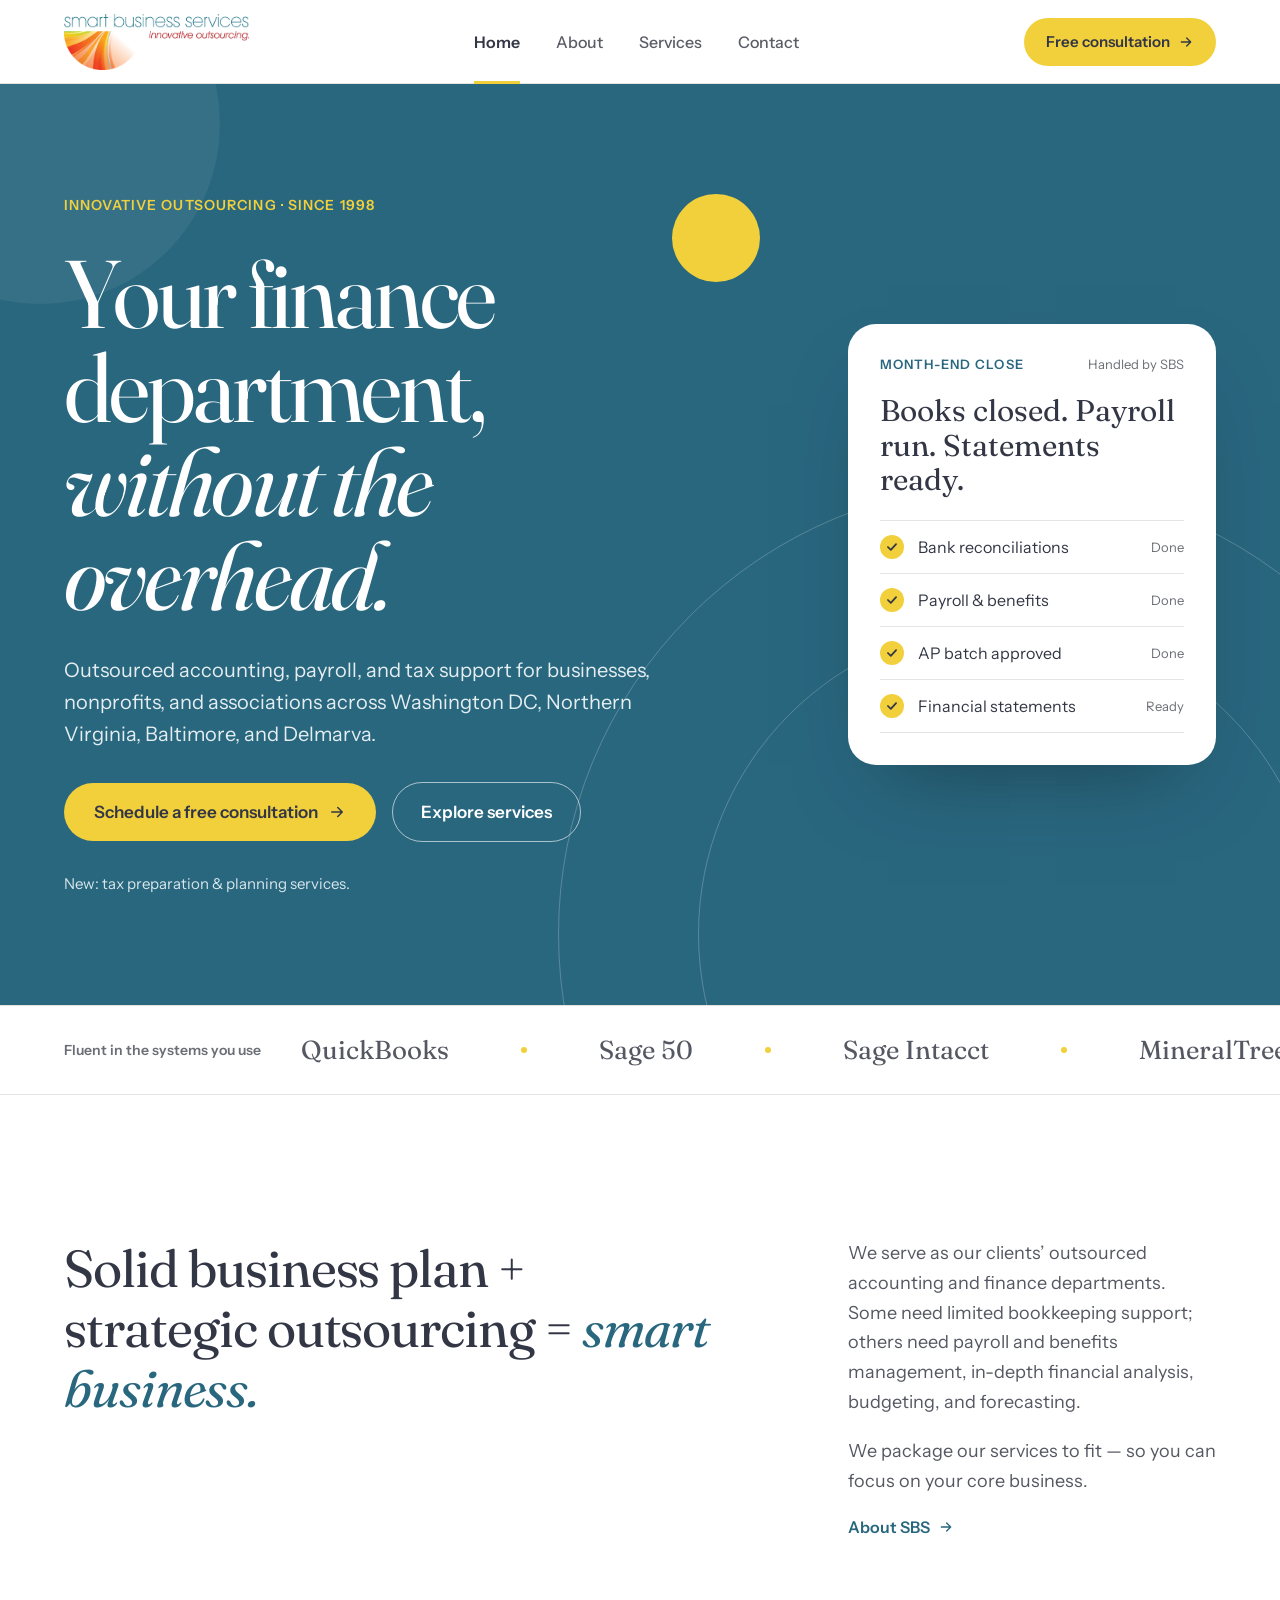
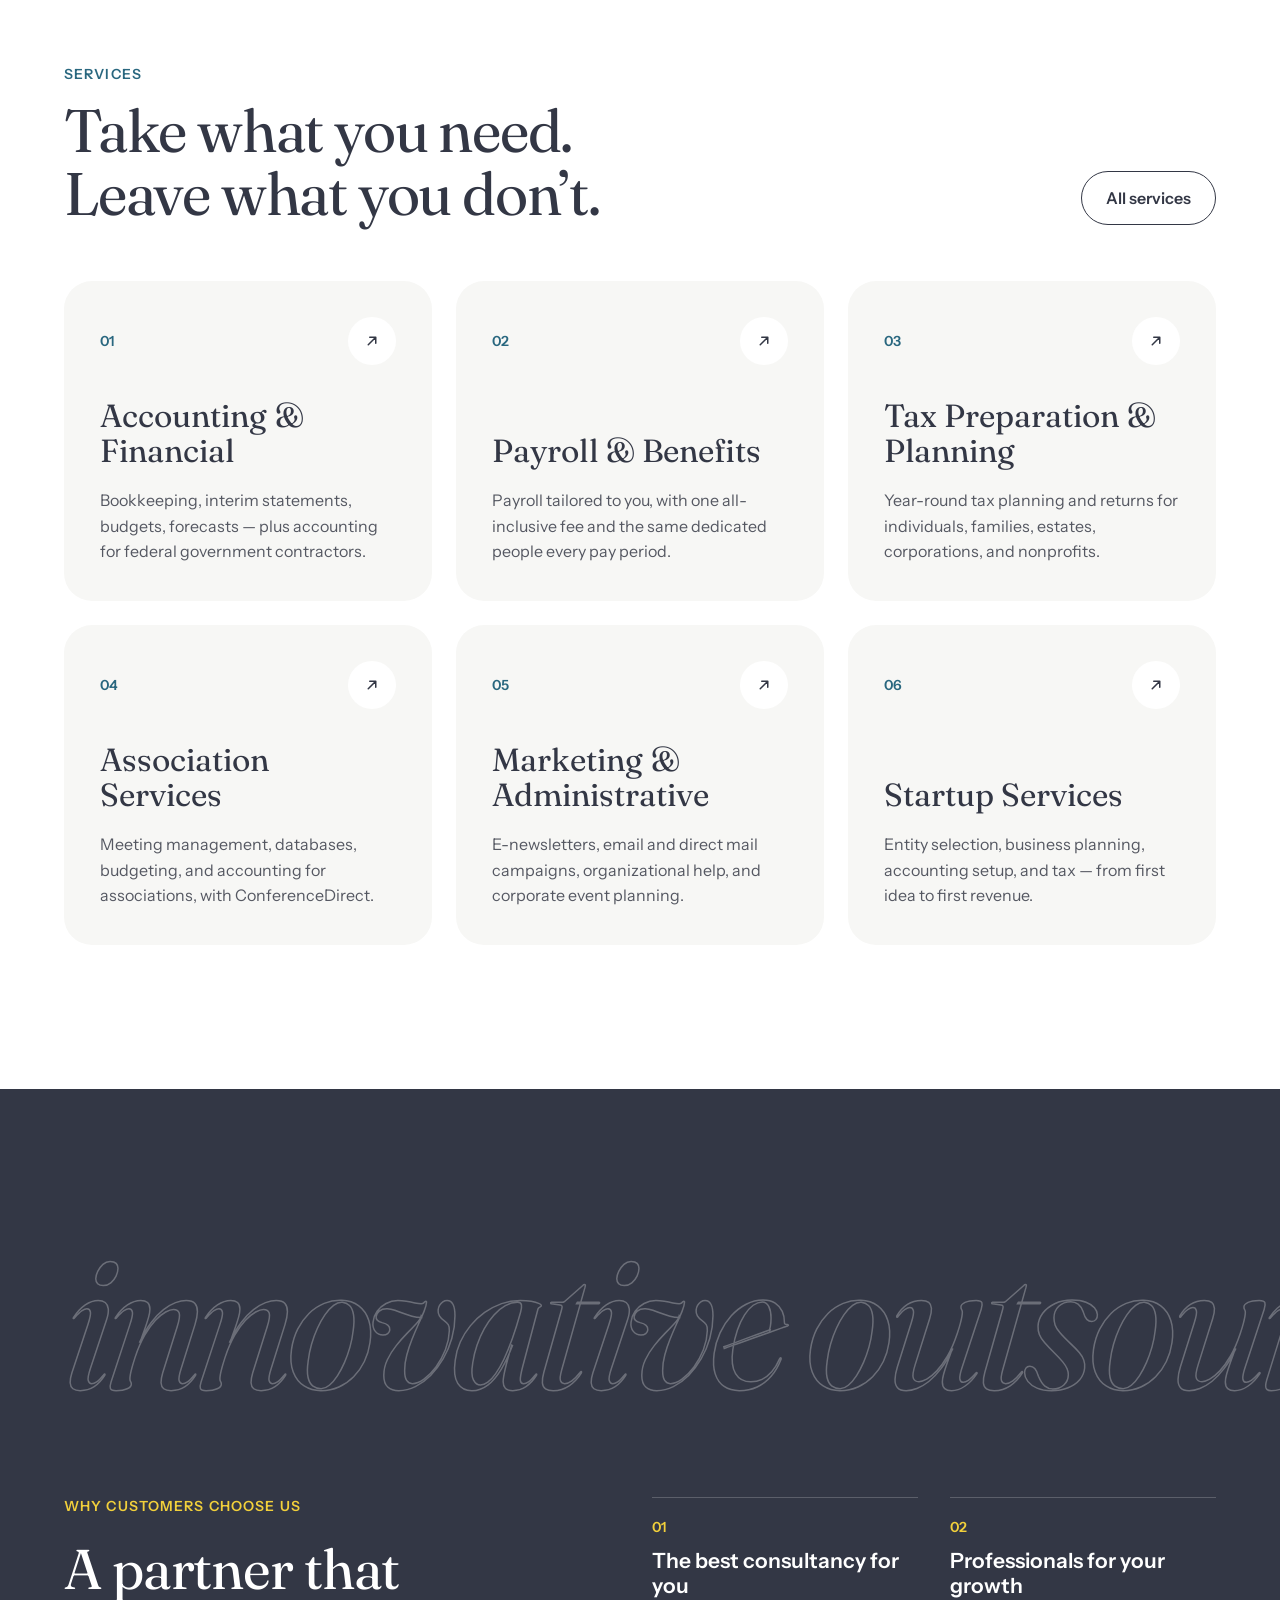
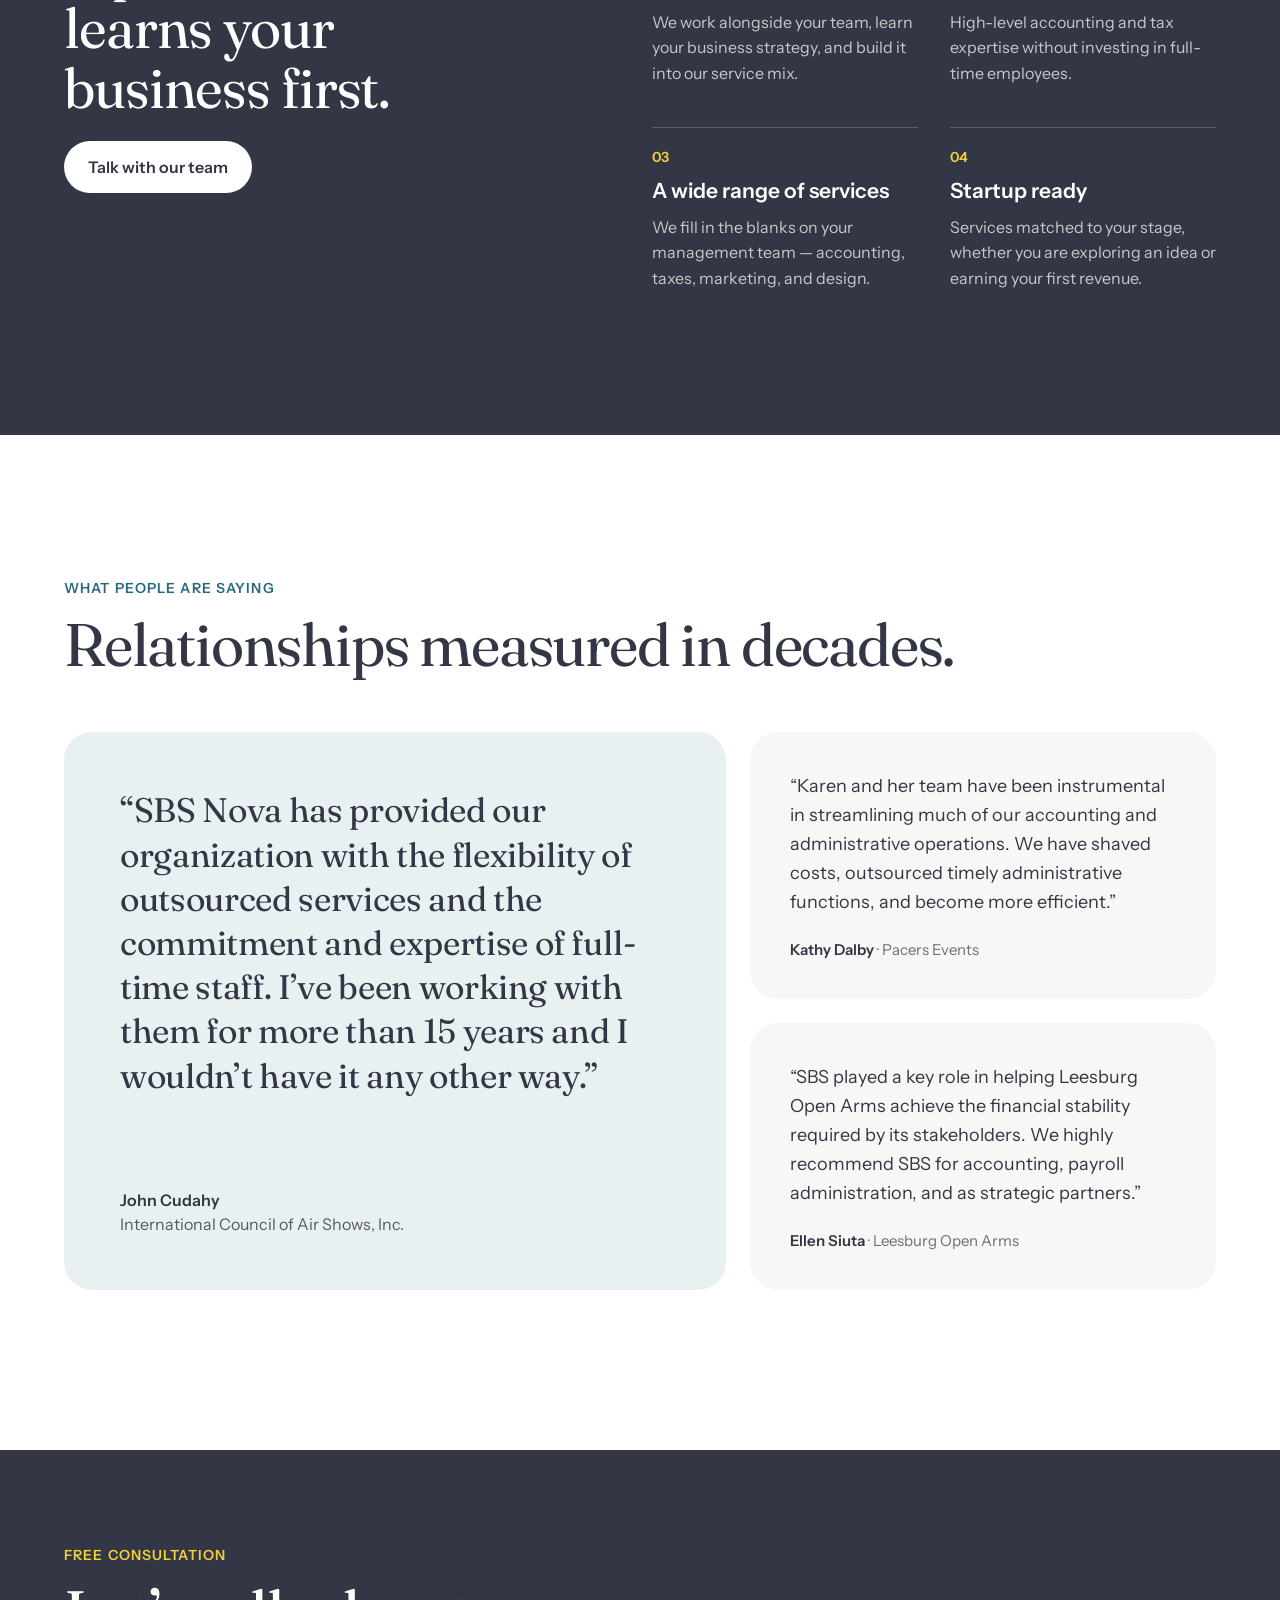
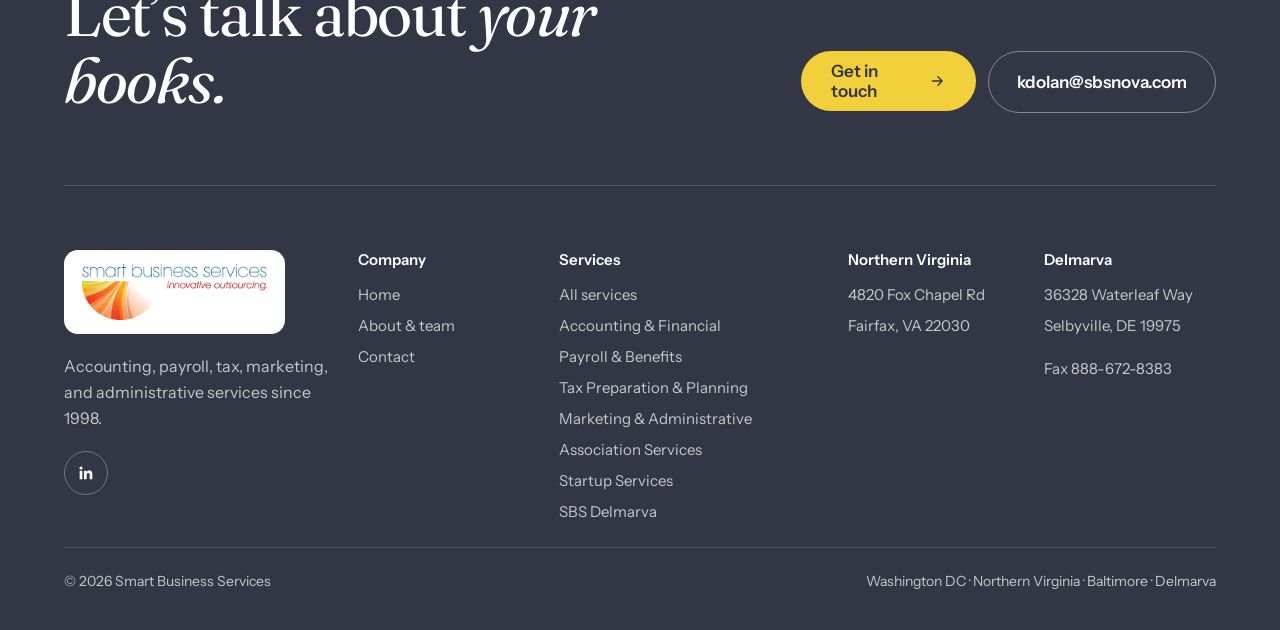
==== commit 3bd97411: "Simplify main nav and add LinkedIn links Drop Startup Services from the top-level nav (it stays in t" ====
--- a/index.html
+++ b/index.html
@@ -27,12 +27,9 @@
 .nav-dd{opacity:0;visibility:hidden;pointer-events:none;transform:translate(-50%,10px);transition:opacity .2s ease,transform .25s cubic-bezier(.2,.7,.2,1),visibility .2s}
 .nav-item:hover .nav-dd,.nav-item:focus-within .nav-dd,.nav-dd.is-open{opacity:1;visibility:visible;pointer-events:auto;transform:translate(-50%,0)}
 .nav-dd.is-closed{opacity:0!important;visibility:hidden!important;pointer-events:none!important}
-.nav-chev{transition:transform .2s}
-.nav-item:hover .nav-chev,.nav-item:focus-within .nav-chev,.nav-chev-btn[aria-expanded=true] .nav-chev{transform:rotate(180deg)}
-.nav-chev-btn:hover{background:#F3F3F1}
 .dd-link{transition:background .15s}
 .dd-link:hover,.dd-link:focus-visible{background:#F5F5F3}
-@media (prefers-reduced-motion: reduce){.nav-dd,.nav-chev{transition:none}}
+@media (prefers-reduced-motion: reduce){.nav-dd{transition:none}}
 </style>
 <link rel="stylesheet" href="assets/mobile.css">
 </head>
@@ -51,9 +48,6 @@
 
 <div class="nav-item" style="position: relative; display: flex; align-items: center; height: 84px">
 <a href="services.html" aria-current="false" style="display: flex; align-items: center; height: 84px; box-sizing: border-box; border-bottom: 3px solid transparent; padding-top: 3px; font-size: 16px; font-weight: 500; text-decoration: none; color: #5A5D66">Services</a>
-<button type="button" class="nav-chev-btn" aria-expanded="false" aria-controls="services-menu" aria-label="Show all services" style="width: 44px; height: 44px; margin-left: -6px; border: 0; border-radius: 10px; background: transparent; color: #5A5D66; display: flex; align-items: center; justify-content: center; cursor: pointer">
-<svg class="nav-chev" width="16" height="16" viewBox="0 0 24 24" fill="none" stroke="currentColor" stroke-width="2.2" stroke-linecap="round" stroke-linejoin="round" aria-hidden="true"><path d="M6 9l6 6 6-6"></path></svg>
-</button>
 
 <div id="services-menu" class="nav-dd " style="position: absolute; top: 100%; left: 50%; width: 780px; z-index: 60; padding-top: 8px">
 <div style="display: grid; grid-template-columns: minmax(0, 1fr) 232px; gap: 8px; padding: 10px; border-radius: 22px; background: #FFFFFF; box-shadow: 0 32px 64px -24px rgba(51,55,69,0.38), 0 0 0 1px rgba(51,55,69,0.07)">
@@ -133,7 +127,6 @@
 </div>
 </div>
 
-<a href="startup-services.html" aria-current="false" style="display: flex; align-items: center; height: 84px; box-sizing: border-box; border-bottom: 3px solid transparent; padding-top: 3px; font-size: 16px; font-weight: 500; text-decoration: none; color: #5A5D66">Startup Services</a>
 <a href="contact.html" aria-current="false" style="display: flex; align-items: center; height: 84px; box-sizing: border-box; border-bottom: 3px solid transparent; padding-top: 3px; font-size: 16px; font-weight: 500; text-decoration: none; color: #5A5D66">Contact</a>
 </nav>
 
@@ -166,6 +159,7 @@
 </div>
 <a class="m-cta" href="contact.html">Free consultation
 <svg width="16" height="16" viewBox="0 0 24 24" fill="none" stroke="currentColor" stroke-width="2" stroke-linecap="round" stroke-linejoin="round" aria-hidden="true"><path d="M5 12h14M13 6l6 6-6 6"></path></svg></a>
+<a class="m-social" href="https://www.linkedin.com/company/smart-business-services" target="_blank" rel="noopener"><span class="m-social-icon"><svg width="18" height="18" viewBox="0 0 24 24" fill="currentColor" aria-hidden="true"><path d="M20.45 20.45h-3.55v-5.57c0-1.33-.03-3.04-1.85-3.04-1.85 0-2.14 1.45-2.14 2.94v5.67H9.35V9h3.41v1.56h.05c.48-.9 1.64-1.85 3.37-1.85 3.6 0 4.27 2.37 4.27 5.46v6.28zM5.34 7.43a2.06 2.06 0 1 1 0-4.12 2.06 2.06 0 0 1 0 4.12zM7.12 20.45H3.56V9h3.56v11.45z"></path></svg></span>Follow us on LinkedIn</a>
 </nav>
 </div>
 
@@ -445,6 +439,9 @@
 <div style="grid-column: span 3; display: flex; flex-direction: column; gap: 20px">
 <div style="display: flex; align-self: flex-start; padding: 14px 18px; border-radius: 14px; background: #FFFFFF"><img src="assets/sbs-logo.png" alt="Smart Business Services — innovative outsourcing" style="width: 185px; height: 56px; display: block"></div>
 <p style="margin: 0; max-width: 320px; font-size: 16px; line-height: 1.6; color: #C8C8C8">Accounting, payroll, tax, marketing, and administrative services since 1998.</p>
+<div style="display: flex; gap: 10px">
+<a href="https://www.linkedin.com/company/smart-business-services" target="_blank" rel="noopener" aria-label="Smart Business Services on LinkedIn" style="width: 44px; height: 44px; box-sizing: border-box; border-radius: 999px; border: 1px solid rgba(255,255,255,0.3); color: #FFFFFF; display: flex; align-items: center; justify-content: center; text-decoration: none"><svg width="18" height="18" viewBox="0 0 24 24" fill="currentColor" aria-hidden="true"><path d="M20.45 20.45h-3.55v-5.57c0-1.33-.03-3.04-1.85-3.04-1.85 0-2.14 1.45-2.14 2.94v5.67H9.35V9h3.41v1.56h.05c.48-.9 1.64-1.85 3.37-1.85 3.6 0 4.27 2.37 4.27 5.46v6.28zM5.34 7.43a2.06 2.06 0 1 1 0-4.12 2.06 2.06 0 0 1 0 4.12zM7.12 20.45H3.56V9h3.56v11.45z"></path></svg></a>
+</div>
 </div>
 <nav aria-label="Footer" style="grid-column: 4 / span 5; display: grid; grid-template-columns: minmax(0, 2fr) minmax(0, 3fr); column-gap: 24px; align-items: start; font-size: 15px">
 <div style="display: flex; flex-direction: column; gap: 12px">
@@ -486,24 +483,16 @@
 </div>
 <script>
 (function () {
-  var btn = document.querySelector('.nav-chev-btn');
+  var item = document.querySelector('.nav-item');
   var menu = document.getElementById('services-menu');
-  if (!btn || !menu) return;
-  var item = btn.closest('.nav-item');
-  function set(open) {
-    menu.classList.toggle('is-open', open);
-    menu.classList.remove('is-closed');
-    btn.setAttribute('aria-expanded', open ? 'true' : 'false');
-  }
-  btn.addEventListener('click', function (e) { e.stopPropagation(); set(!menu.classList.contains('is-open')); });
-  document.addEventListener('click', function (e) { if (!item.contains(e.target)) set(false); });
+  if (!item || !menu) return;
   document.addEventListener('keydown', function (e) {
-    if (e.key === 'Escape' && (menu.classList.contains('is-open') || item.contains(document.activeElement))) {
-      set(false); menu.classList.add('is-closed'); btn.focus();
+    if (e.key === 'Escape' && item.contains(document.activeElement)) {
+      menu.classList.add('is-closed'); item.querySelector('a').focus();
     }
   });
   item.addEventListener('mouseleave', function () { menu.classList.remove('is-closed'); });
-  btn.addEventListener('blur', function () { menu.classList.remove('is-closed'); });
+  item.addEventListener('focusout', function (e) { if (!item.contains(e.relatedTarget)) menu.classList.remove('is-closed'); });
 })();
 </script>
 <script>
--- a/assets/mobile.css
+++ b/assets/mobile.css
@@ -24,6 +24,8 @@
   .m-label{display:block;padding-bottom:4px;font-size:13px;font-weight:600;letter-spacing:.08em;text-transform:uppercase;color:#6B6E76}
   .m-sub{display:grid;grid-template-columns:repeat(2,minmax(0,1fr));column-gap:24px}
   .m-sub a{min-height:44px;font-size:16px;font-weight:500;color:#5A5D66}
+  .m-social{justify-content:center!important;gap:10px;margin-top:8px;font-size:15px;font-weight:600;color:#29677F!important}
+  .m-social-icon{display:flex;align-items:center;justify-content:center;width:32px;height:32px;border-radius:999px;background:#E9F0F2}
   .m-cta{justify-content:center!important;gap:8px;margin-top:24px;height:54px;border-radius:999px;background:#F2D03B;font-size:16px;font-weight:600}
 }
 
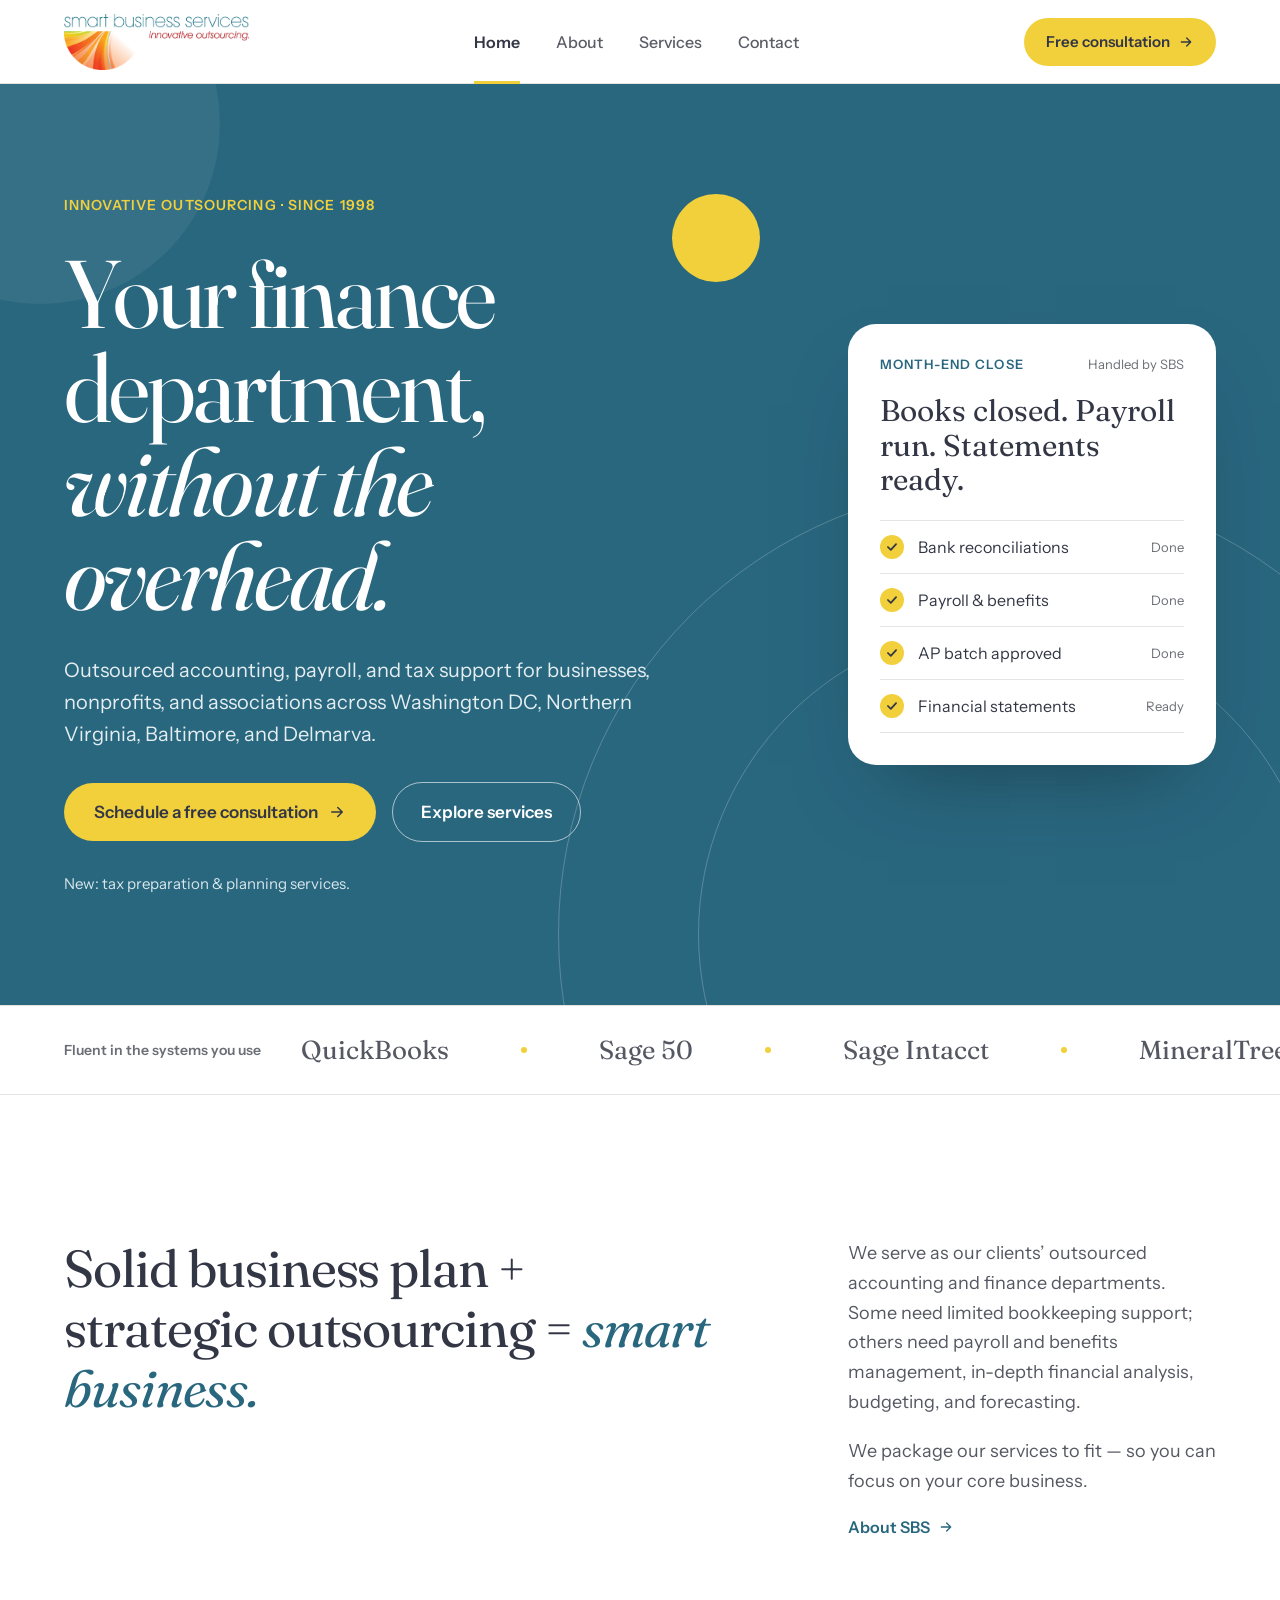
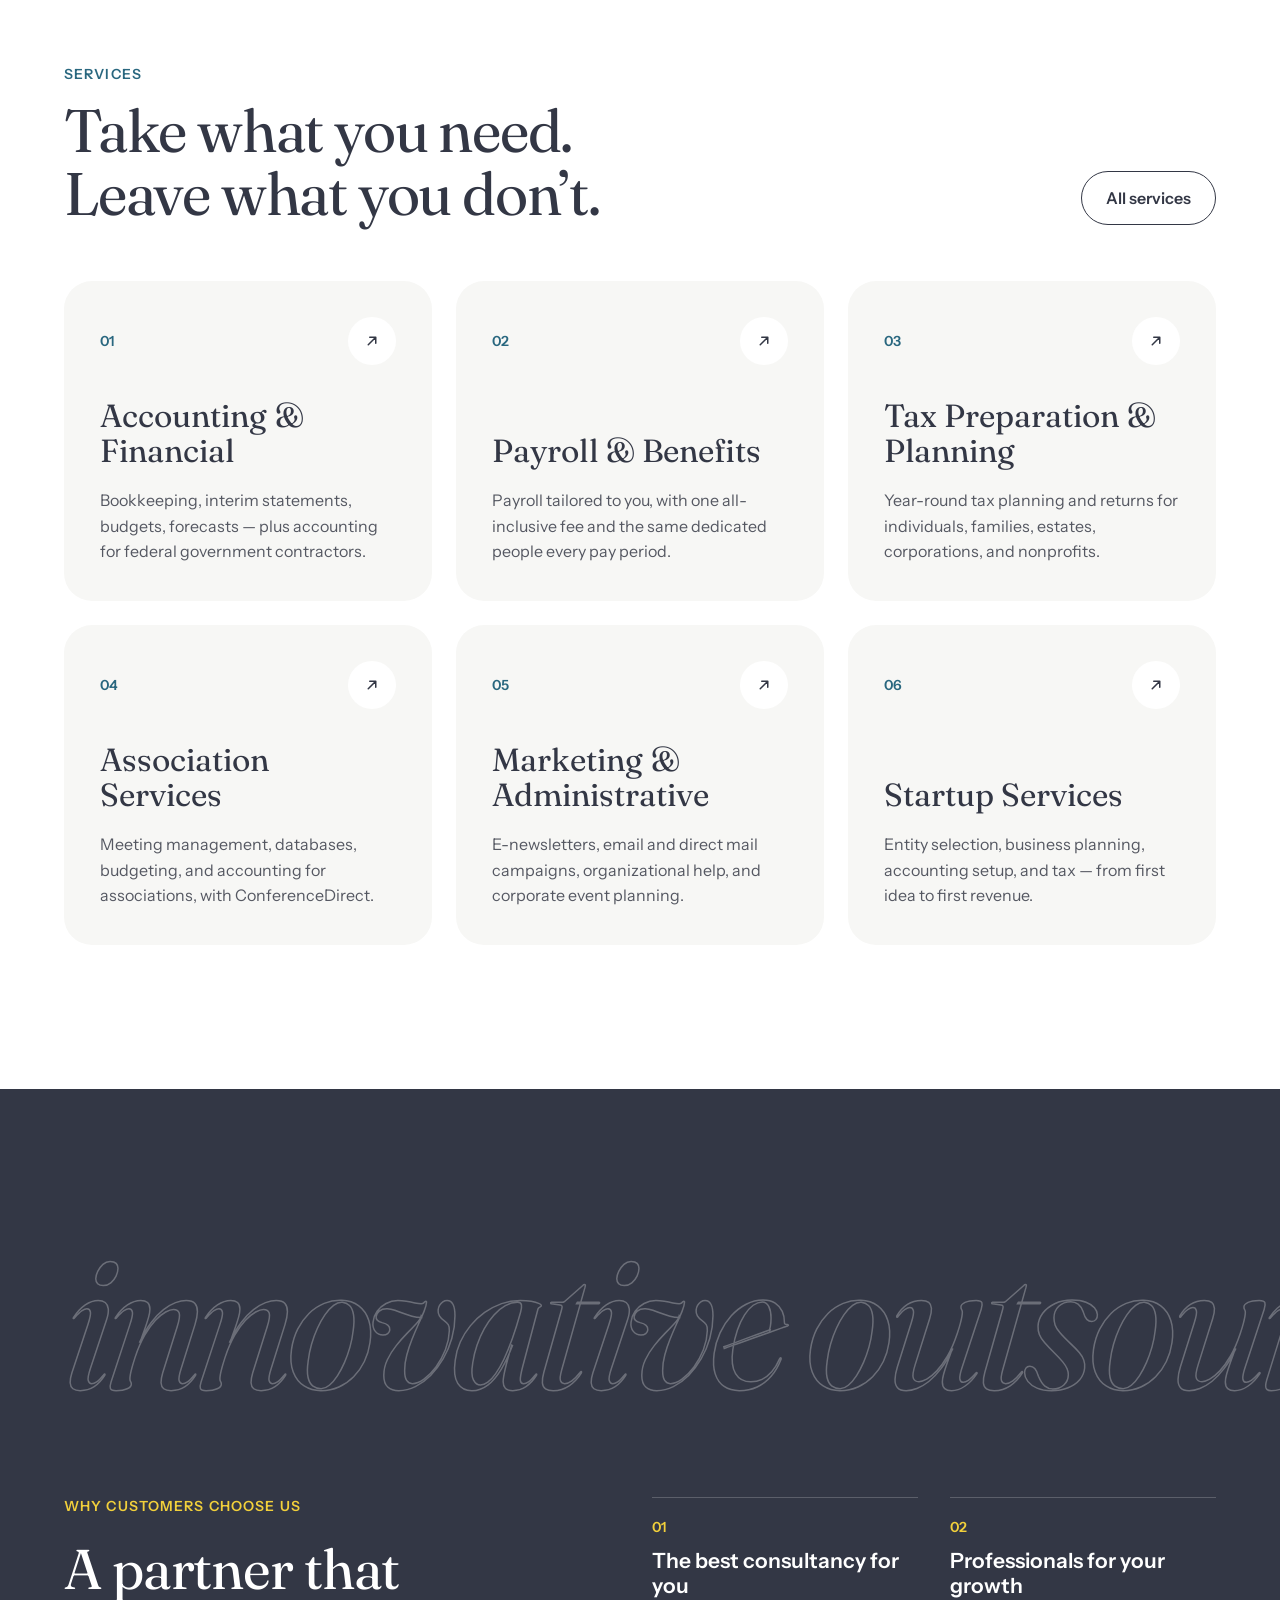
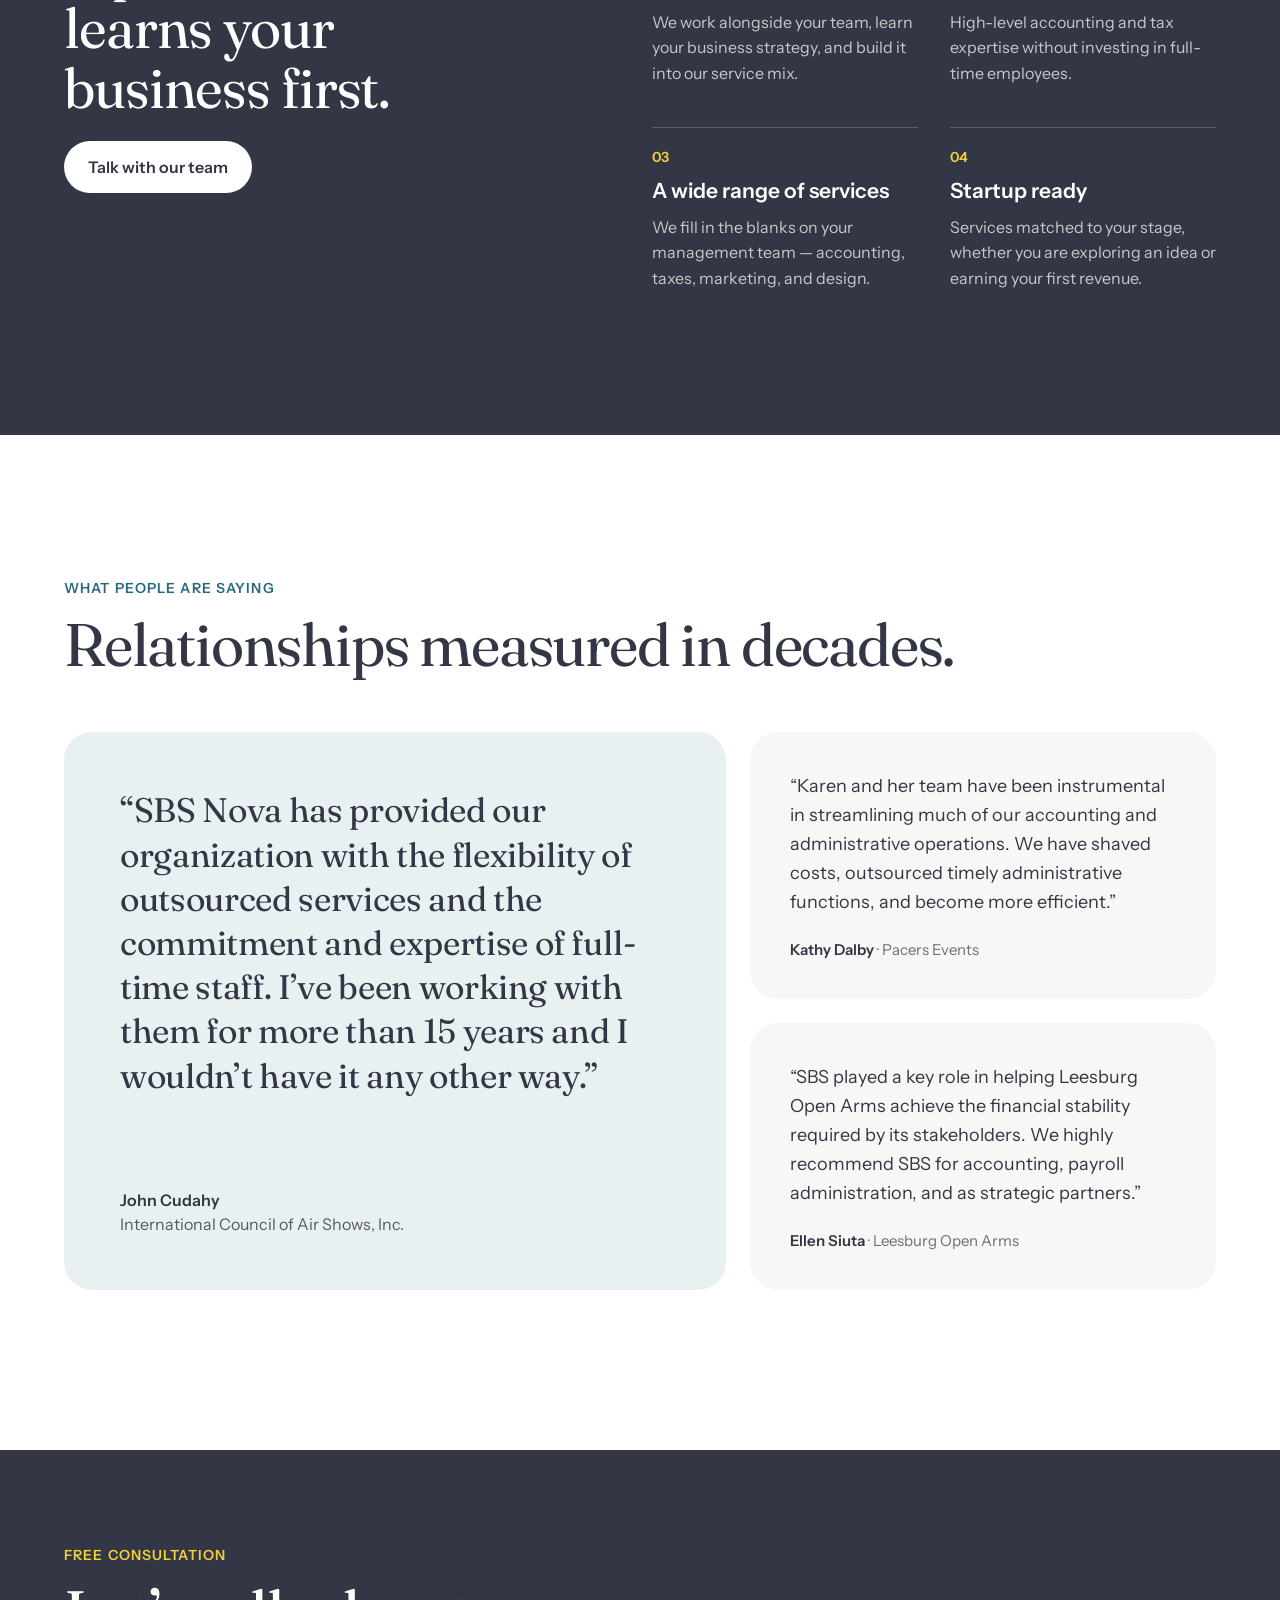
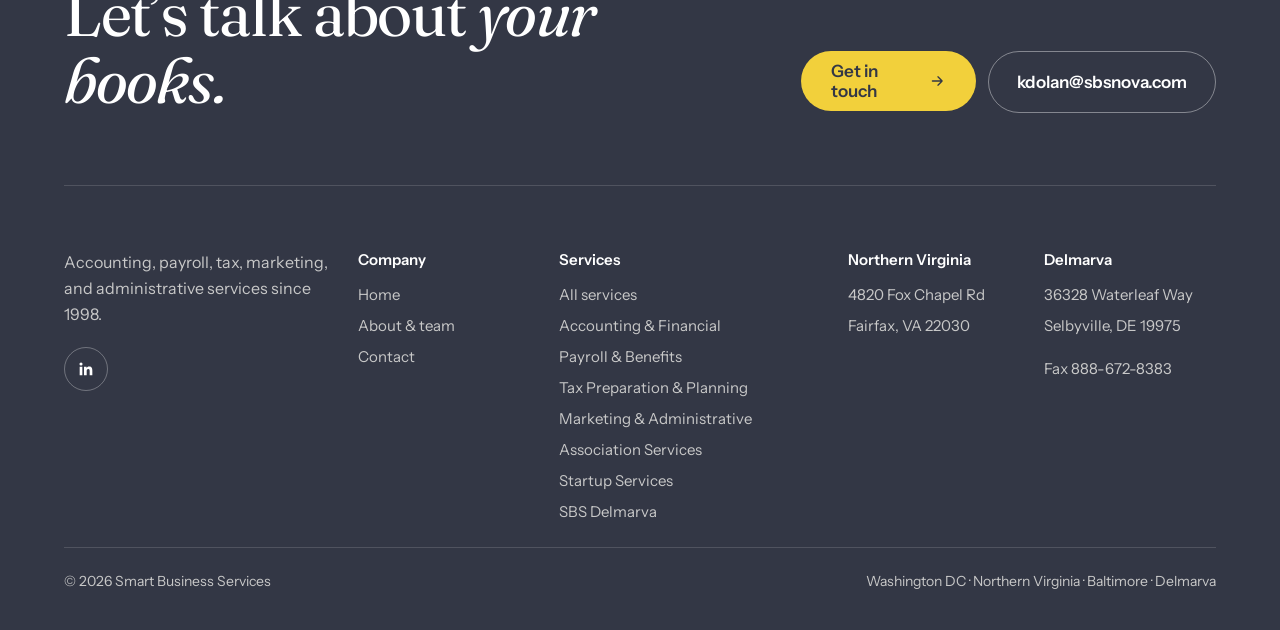
==== commit 1c867784: "Remove the logo from the footer Co-Authored-By: Claude Opus 5.5 <noreply@anthropic.com> Claude-Sessi" ====
--- a/index.html
+++ b/index.html
@@ -437,7 +437,6 @@
 </div>
 <div style="display: grid; grid-template-columns: repeat(12, minmax(0, 1fr)); column-gap: 24px; padding-top: 64px; flex-grow: 1">
 <div style="grid-column: span 3; display: flex; flex-direction: column; gap: 20px">
-<div style="display: flex; align-self: flex-start; padding: 14px 18px; border-radius: 14px; background: #FFFFFF"><img src="assets/sbs-logo.png" alt="Smart Business Services — innovative outsourcing" style="width: 185px; height: 56px; display: block"></div>
 <p style="margin: 0; max-width: 320px; font-size: 16px; line-height: 1.6; color: #C8C8C8">Accounting, payroll, tax, marketing, and administrative services since 1998.</p>
 <div style="display: flex; gap: 10px">
 <a href="https://www.linkedin.com/company/smart-business-services" target="_blank" rel="noopener" aria-label="Smart Business Services on LinkedIn" style="width: 44px; height: 44px; box-sizing: border-box; border-radius: 999px; border: 1px solid rgba(255,255,255,0.3); color: #FFFFFF; display: flex; align-items: center; justify-content: center; text-decoration: none"><svg width="18" height="18" viewBox="0 0 24 24" fill="currentColor" aria-hidden="true"><path d="M20.45 20.45h-3.55v-5.57c0-1.33-.03-3.04-1.85-3.04-1.85 0-2.14 1.45-2.14 2.94v5.67H9.35V9h3.41v1.56h.05c.48-.9 1.64-1.85 3.37-1.85 3.6 0 4.27 2.37 4.27 5.46v6.28zM5.34 7.43a2.06 2.06 0 1 1 0-4.12 2.06 2.06 0 0 1 0 4.12zM7.12 20.45H3.56V9h3.56v11.45z"></path></svg></a>
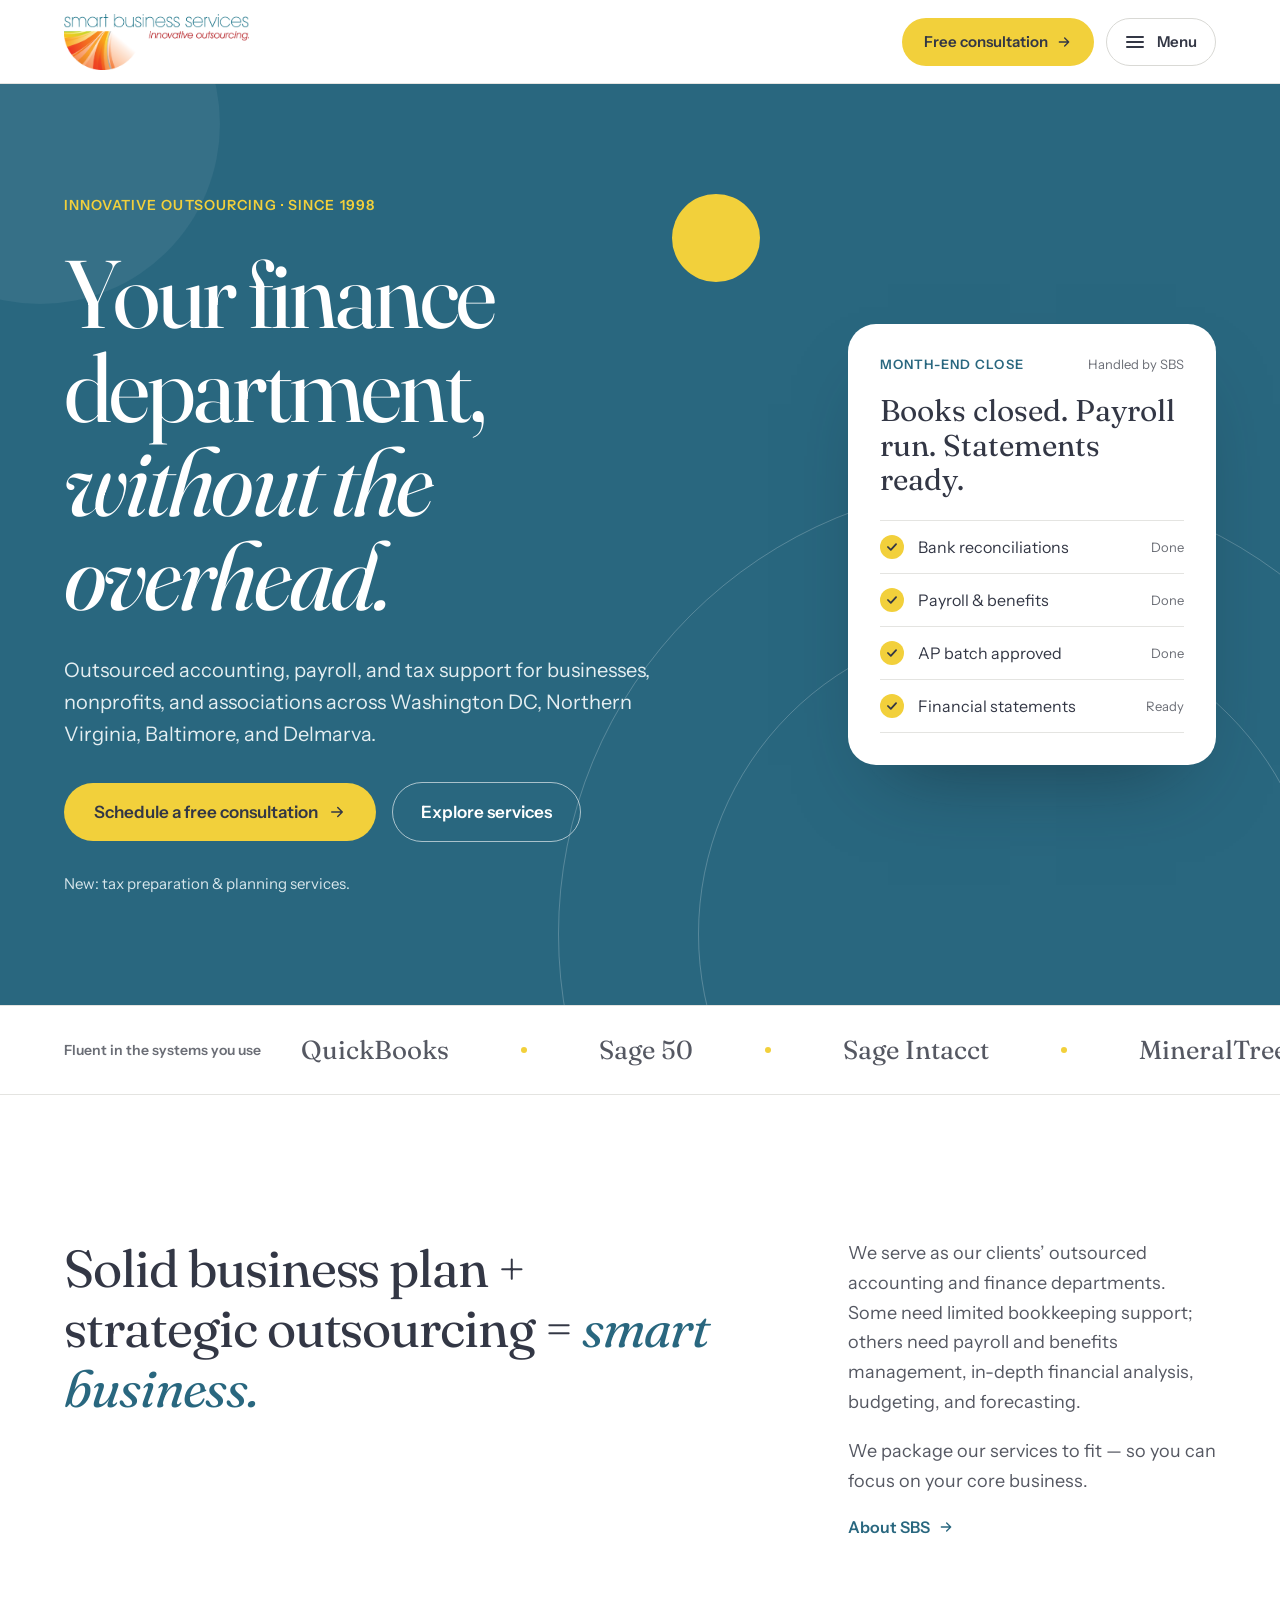
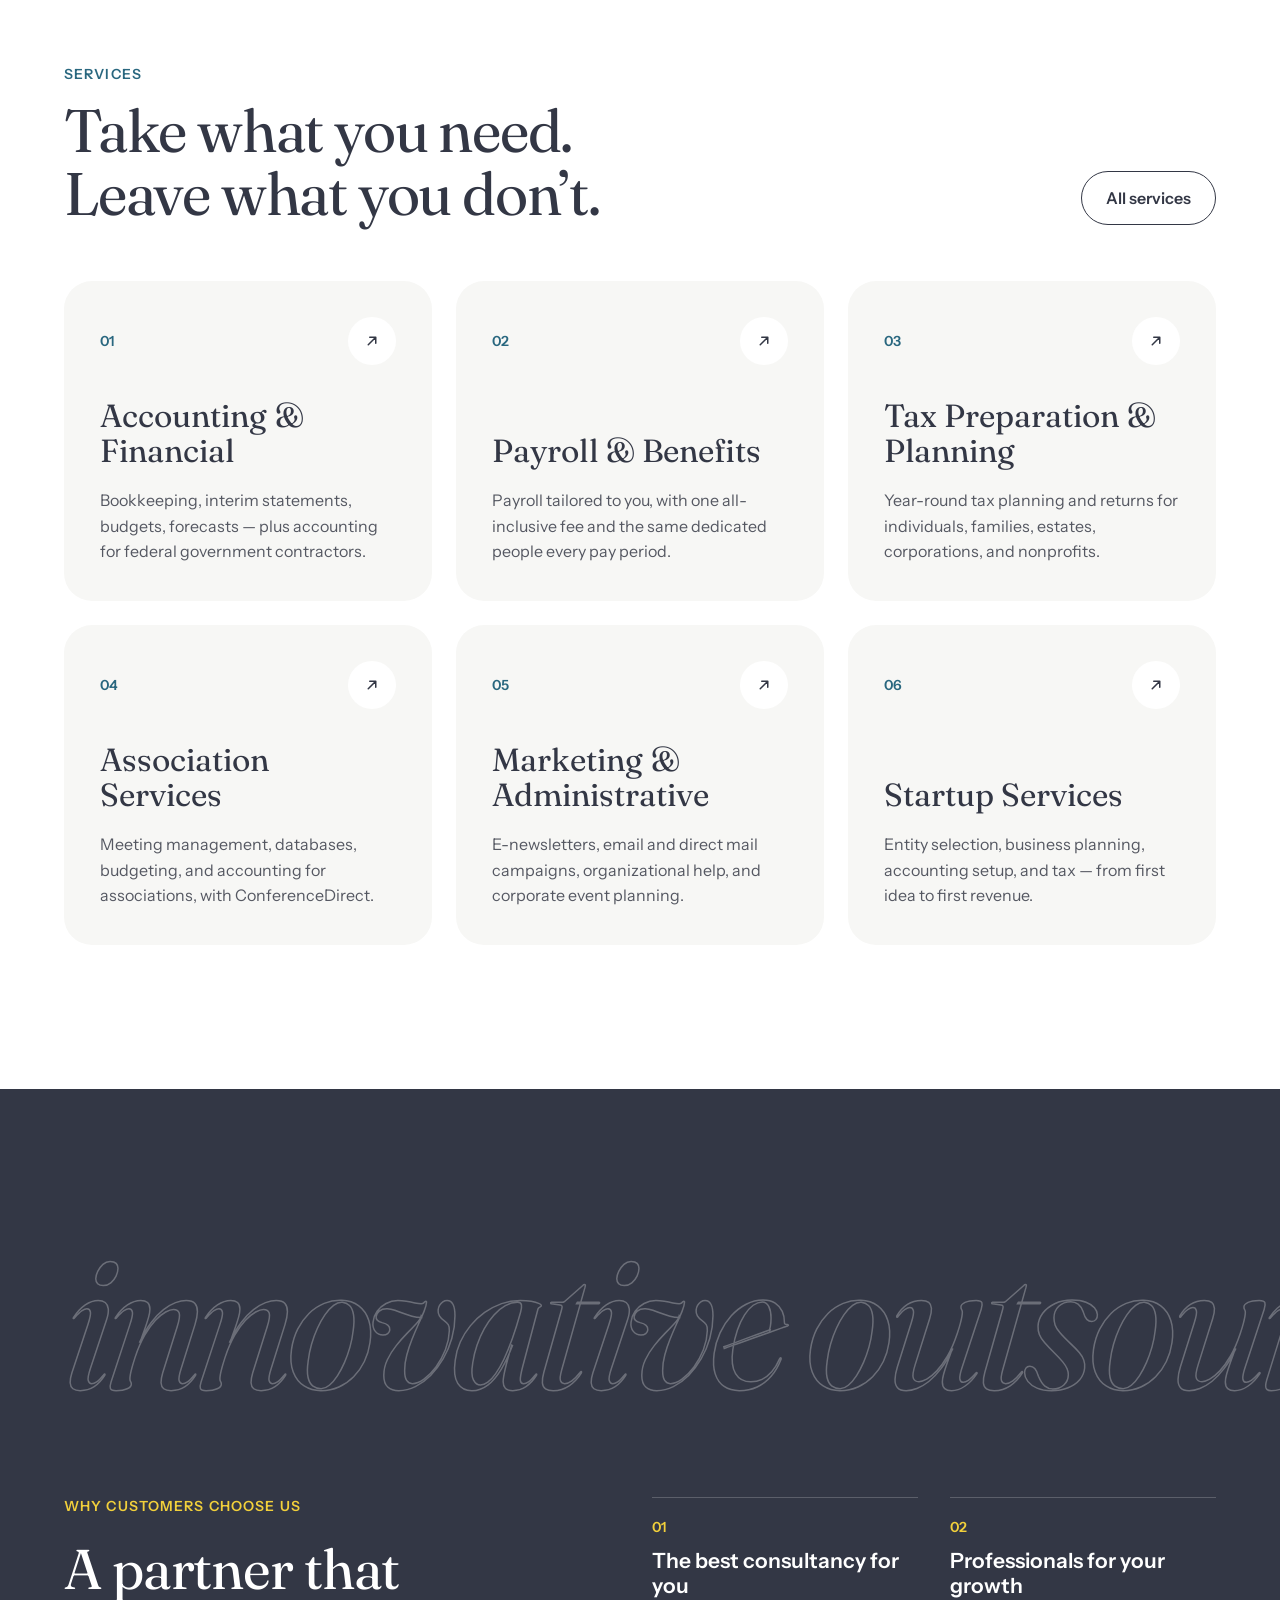
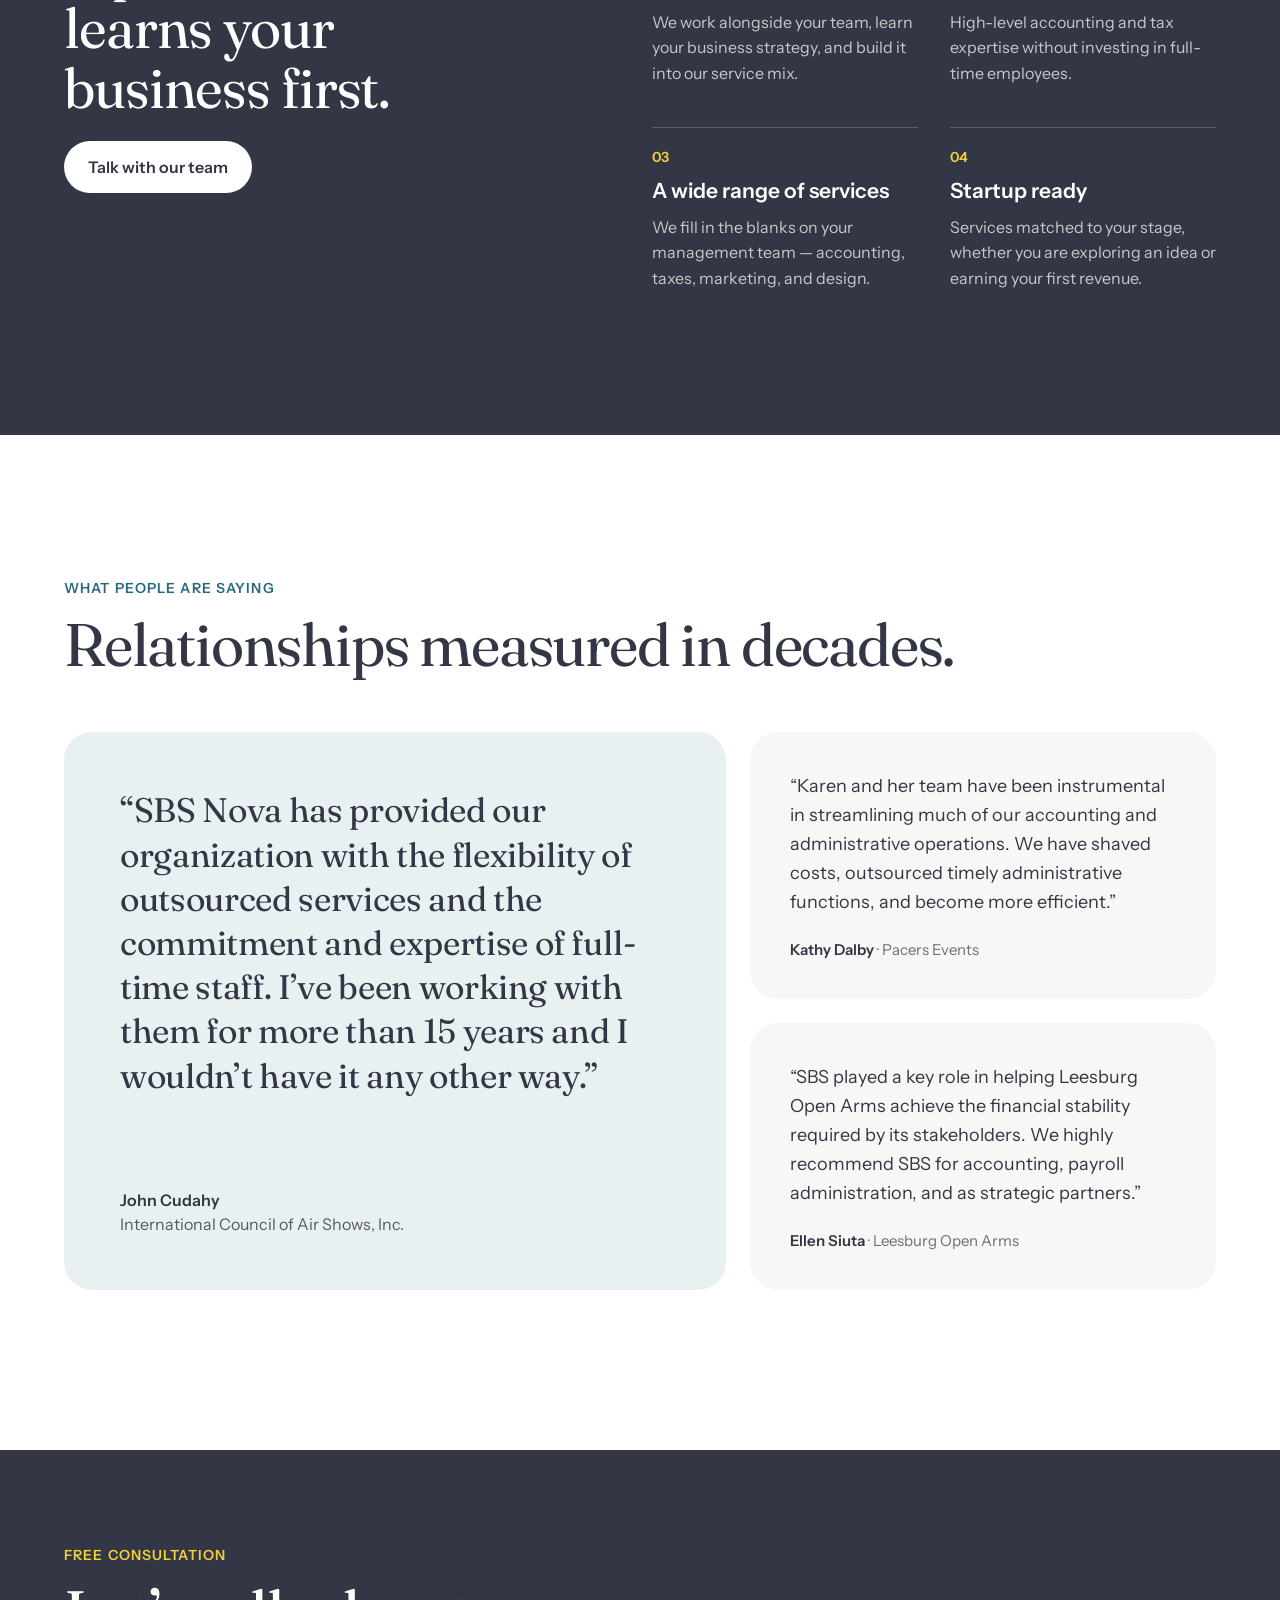
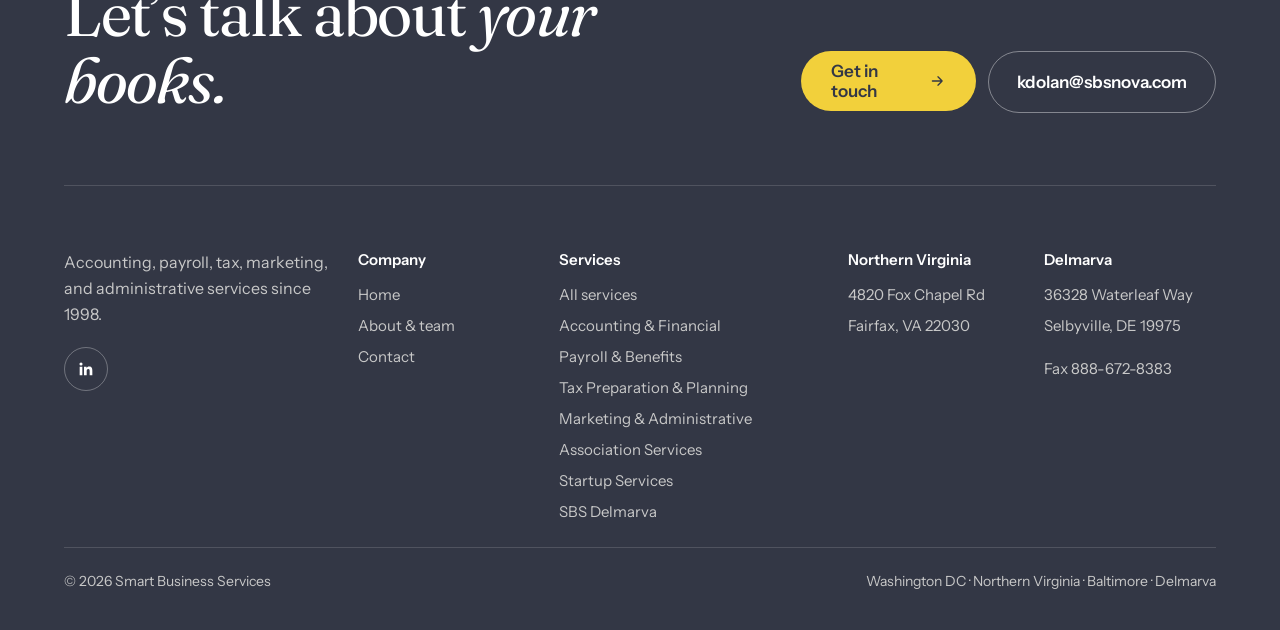
==== commit b6617dea: "Replace the header nav with a menu button on every screen size The header now shows the logo, Free c" ====
--- a/index.html
+++ b/index.html
@@ -24,13 +24,8 @@
 .slide{animation:sbs-slide linear both;animation-timeline:view();animation-range:cover}
 }
 @media (prefers-reduced-motion: reduce){.reveal,.drift,.slide,.marquee{animation:none!important}.lift:hover{transform:none}}
-.nav-dd{opacity:0;visibility:hidden;pointer-events:none;transform:translate(-50%,10px);transition:opacity .2s ease,transform .25s cubic-bezier(.2,.7,.2,1),visibility .2s}
-.nav-item:hover .nav-dd,.nav-item:focus-within .nav-dd,.nav-dd.is-open{opacity:1;visibility:visible;pointer-events:auto;transform:translate(-50%,0)}
-.nav-dd.is-closed{opacity:0!important;visibility:hidden!important;pointer-events:none!important}
-.dd-link{transition:background .15s}
-.dd-link:hover,.dd-link:focus-visible{background:#F5F5F3}
-@media (prefers-reduced-motion: reduce){.nav-dd{transition:none}}
 </style>
+<link rel="stylesheet" href="assets/menu.css">
 <link rel="stylesheet" href="assets/mobile.css">
 </head>
 <body>
@@ -42,103 +37,16 @@
 <div class="site-bar" style="width: 100%; height: 84px; box-sizing: border-box; display: flex; align-items: center; justify-content: space-between; padding: 0 64px; background: #FFFFFF; border-bottom: 1px solid #E4E4E1; font-family: 'Instrument Sans', system-ui, sans-serif; color: #333745">
 <a href="index.html" style="display: flex; align-items: center"><img src="assets/sbs-logo.png" alt="Smart Business Services — innovative outsourcing — home" style="width: 185px; height: 56px; display: block"></a>
 
-<nav aria-label="Main" style="display: flex; align-items: center; gap: 36px">
-<a href="index.html" aria-current="page" style="display: flex; align-items: center; height: 84px; box-sizing: border-box; border-bottom: 3px solid #F2D03B; padding-top: 3px; font-size: 16px; font-weight: 600; text-decoration: none; color: #333745">Home</a>
-<a href="about.html" aria-current="false" style="display: flex; align-items: center; height: 84px; box-sizing: border-box; border-bottom: 3px solid transparent; padding-top: 3px; font-size: 16px; font-weight: 500; text-decoration: none; color: #5A5D66">About</a>
-
-<div class="nav-item" style="position: relative; display: flex; align-items: center; height: 84px">
-<a href="services.html" aria-current="false" style="display: flex; align-items: center; height: 84px; box-sizing: border-box; border-bottom: 3px solid transparent; padding-top: 3px; font-size: 16px; font-weight: 500; text-decoration: none; color: #5A5D66">Services</a>
-
-<div id="services-menu" class="nav-dd " style="position: absolute; top: 100%; left: 50%; width: 780px; z-index: 60; padding-top: 8px">
-<div style="display: grid; grid-template-columns: minmax(0, 1fr) 232px; gap: 8px; padding: 10px; border-radius: 22px; background: #FFFFFF; box-shadow: 0 32px 64px -24px rgba(51,55,69,0.38), 0 0 0 1px rgba(51,55,69,0.07)">
-<div style="display: grid; grid-template-columns: repeat(2, minmax(0, 1fr)); gap: 2px">
-
-<a class="dd-link" href="accounting-financial-services.html" style="display: flex; gap: 14px; align-items: flex-start; padding: 14px; border-radius: 14px; color: #333745; text-decoration: none">
-<span aria-hidden="true" style="width: 40px; height: 40px; flex-shrink: 0; border-radius: 12px; background: #E9F0F2; color: #29677F; display: flex; align-items: center; justify-content: center">
-<svg width="20" height="20" viewBox="0 0 24 24" fill="none" stroke="currentColor" stroke-width="1.8" stroke-linecap="round" stroke-linejoin="round"><path d="M7 3h10a2 2 0 0 1 2 2v14a2 2 0 0 1-2 2H7a2 2 0 0 1-2-2V5a2 2 0 0 1 2-2zM8.5 7.5h7M8.5 12h.01M12 12h.01M15.5 12h.01M8.5 16h.01M12 16h.01M15.5 16h.01"></path></svg>
-</span>
-<span style="display: flex; flex-direction: column; gap: 3px">
-<span style="font-size: 15px; font-weight: 600; line-height: 1.3">Accounting &amp; Financial</span>
-<span style="font-size: 13.5px; line-height: 1.45; color: #6B6E76">Bookkeeping, statements, budgets, GovCon</span>
-</span>
-</a>
-
-<a class="dd-link" href="payroll-benefits-management.html" style="display: flex; gap: 14px; align-items: flex-start; padding: 14px; border-radius: 14px; color: #333745; text-decoration: none">
-<span aria-hidden="true" style="width: 40px; height: 40px; flex-shrink: 0; border-radius: 12px; background: #E9F0F2; color: #29677F; display: flex; align-items: center; justify-content: center">
-<svg width="20" height="20" viewBox="0 0 24 24" fill="none" stroke="currentColor" stroke-width="1.8" stroke-linecap="round" stroke-linejoin="round"><path d="M3 6h18v13H3zM3 10h18M7 15h4"></path></svg>
-</span>
-<span style="display: flex; flex-direction: column; gap: 3px">
-<span style="font-size: 15px; font-weight: 600; line-height: 1.3">Payroll &amp; Benefits</span>
-<span style="font-size: 13.5px; line-height: 1.45; color: #6B6E76">One all-inclusive fee, dedicated staff</span>
-</span>
-</a>
-
-<a class="dd-link" href="tax-preparation-planning.html" style="display: flex; gap: 14px; align-items: flex-start; padding: 14px; border-radius: 14px; color: #333745; text-decoration: none">
-<span aria-hidden="true" style="width: 40px; height: 40px; flex-shrink: 0; border-radius: 12px; background: #E9F0F2; color: #29677F; display: flex; align-items: center; justify-content: center">
-<svg width="20" height="20" viewBox="0 0 24 24" fill="none" stroke="currentColor" stroke-width="1.8" stroke-linecap="round" stroke-linejoin="round"><path d="M6 3h12v18l-3-2-3 2-3-2-3 2zM9 8h6M9 12h6"></path></svg>
-</span>
-<span style="display: flex; flex-direction: column; gap: 3px">
-<span style="font-size: 15px; font-weight: 600; line-height: 1.3">Tax Preparation &amp; Planning</span>
-<span style="font-size: 13.5px; line-height: 1.45; color: #6B6E76">Year-round planning and returns</span>
-</span>
-</a>
-
-<a class="dd-link" href="marketing-administrative-services.html" style="display: flex; gap: 14px; align-items: flex-start; padding: 14px; border-radius: 14px; color: #333745; text-decoration: none">
-<span aria-hidden="true" style="width: 40px; height: 40px; flex-shrink: 0; border-radius: 12px; background: #E9F0F2; color: #29677F; display: flex; align-items: center; justify-content: center">
-<svg width="20" height="20" viewBox="0 0 24 24" fill="none" stroke="currentColor" stroke-width="1.8" stroke-linecap="round" stroke-linejoin="round"><path d="M3 10v4a1 1 0 0 0 1 1h3l6 4V5L7 9H4a1 1 0 0 0-1 1zM17 9a4 4 0 0 1 0 6"></path></svg>
-</span>
-<span style="display: flex; flex-direction: column; gap: 3px">
-<span style="font-size: 15px; font-weight: 600; line-height: 1.3">Marketing &amp; Administrative</span>
-<span style="font-size: 13.5px; line-height: 1.45; color: #6B6E76">Newsletters, campaigns, events</span>
-</span>
-</a>
-
-<a class="dd-link" href="association-services.html" style="display: flex; gap: 14px; align-items: flex-start; padding: 14px; border-radius: 14px; color: #333745; text-decoration: none">
-<span aria-hidden="true" style="width: 40px; height: 40px; flex-shrink: 0; border-radius: 12px; background: #E9F0F2; color: #29677F; display: flex; align-items: center; justify-content: center">
-<svg width="20" height="20" viewBox="0 0 24 24" fill="none" stroke="currentColor" stroke-width="1.8" stroke-linecap="round" stroke-linejoin="round"><path d="M16 20v-1a4 4 0 0 0-4-4H6a4 4 0 0 0-4 4v1M9 11a4 4 0 1 0 0-8 4 4 0 0 0 0 8zM22 20v-1a4 4 0 0 0-3-3.9M16 3.1a4 4 0 0 1 0 7.8"></path></svg>
-</span>
-<span style="display: flex; flex-direction: column; gap: 3px">
-<span style="font-size: 15px; font-weight: 600; line-height: 1.3">Association Services</span>
-<span style="font-size: 13.5px; line-height: 1.45; color: #6B6E76">Meetings, databases, accounting</span>
-</span>
-</a>
-
-<a class="dd-link" href="sbs-delmarva.html" style="display: flex; gap: 14px; align-items: flex-start; padding: 14px; border-radius: 14px; color: #333745; text-decoration: none">
-<span aria-hidden="true" style="width: 40px; height: 40px; flex-shrink: 0; border-radius: 12px; background: #E9F0F2; color: #29677F; display: flex; align-items: center; justify-content: center">
-<svg width="20" height="20" viewBox="0 0 24 24" fill="none" stroke="currentColor" stroke-width="1.8" stroke-linecap="round" stroke-linejoin="round"><path d="M12 21s-7-6.2-7-11.5A7 7 0 0 1 19 9.5C19 14.8 12 21 12 21zM12 12a2.5 2.5 0 1 0 0-5 2.5 2.5 0 0 0 0 5z"></path></svg>
-</span>
-<span style="display: flex; flex-direction: column; gap: 3px">
-<span style="font-size: 15px; font-weight: 600; line-height: 1.3">SBS Delmarva</span>
-<span style="font-size: 13.5px; line-height: 1.45; color: #6B6E76">Our Selbyville, Delaware office</span>
-</span>
-</a>
-
-<a class="dd-link" href="services.html" style="grid-column: span 2; display: flex; align-items: center; justify-content: space-between; margin-top: 4px; padding: 14px; border-top: 1px solid #EDEDEA; border-radius: 0 0 14px 14px; color: #29677F; font-size: 14px; font-weight: 600; text-decoration: none">View all services
-<svg width="16" height="16" viewBox="0 0 24 24" fill="none" stroke="currentColor" stroke-width="2" stroke-linecap="round" stroke-linejoin="round" aria-hidden="true"><path d="M5 12h14M13 6l6 6-6 6"></path></svg></a>
-</div>
-<a href="startup-services.html" style="display: flex; flex-direction: column; gap: 10px; padding: 22px; border-radius: 16px; background: #F2D03B; color: #333745; text-decoration: none">
-<span style="font-size: 12px; font-weight: 600; letter-spacing: 0.08em; text-transform: uppercase">New business?</span>
-<span style="font-family: Fraunces, Georgia, serif; font-size: 26px; line-height: 1.1">Startup Services</span>
-<span style="font-size: 14px; line-height: 1.5">Entity selection, planning, accounting setup, and tax — from day one.</span>
-<span style="display: flex; align-items: center; gap: 6px; margin-top: auto; font-size: 14px; font-weight: 600">Get started
-<svg width="14" height="14" viewBox="0 0 24 24" fill="none" stroke="currentColor" stroke-width="2" stroke-linecap="round" stroke-linejoin="round" aria-hidden="true"><path d="M5 12h14M13 6l6 6-6 6"></path></svg></span>
-</a>
-</div>
-</div>
-</div>
-
-<a href="contact.html" aria-current="false" style="display: flex; align-items: center; height: 84px; box-sizing: border-box; border-bottom: 3px solid transparent; padding-top: 3px; font-size: 16px; font-weight: 500; text-decoration: none; color: #5A5D66">Contact</a>
-</nav>
-
 <a class="site-cta" href="contact.html" style="display: flex; align-items: center; gap: 8px; height: 48px; padding: 0 22px; border-radius: 999px; background: #F2D03B; color: #333745; font-size: 15px; font-weight: 600; text-decoration: none">Free consultation
 <svg width="16" height="16" viewBox="0 0 24 24" fill="none" stroke="currentColor" stroke-width="2" stroke-linecap="round" stroke-linejoin="round" aria-hidden="true"><path d="M5 12h14M13 6l6 6-6 6"></path></svg></a>
-<button type="button" class="m-toggle" aria-expanded="false" aria-controls="mobile-menu" aria-label="Menu">
+<button type="button" class="m-toggle" aria-expanded="false" aria-controls="site-menu" aria-label="Menu">
 <svg class="m-open" width="24" height="24" viewBox="0 0 24 24" fill="none" stroke="currentColor" stroke-width="2" stroke-linecap="round" aria-hidden="true"><path d="M4 7h16M4 12h16M4 17h16"></path></svg>
 <svg class="m-close" width="24" height="24" viewBox="0 0 24 24" fill="none" stroke="currentColor" stroke-width="2" stroke-linecap="round" aria-hidden="true"><path d="M6 6l12 12M18 6L6 18"></path></svg>
+<span class="m-text">Menu</span>
 </button>
 </div>
-<div id="mobile-menu" class="m-menu">
-<nav aria-label="Mobile">
+<div id="site-menu" class="m-menu">
+<nav aria-label="Main">
 <div class="m-main">
 <a href="index.html" aria-current="page">Home</a>
 <a href="about.html">About</a>
@@ -160,6 +68,12 @@
 <a class="m-cta" href="contact.html">Free consultation
 <svg width="16" height="16" viewBox="0 0 24 24" fill="none" stroke="currentColor" stroke-width="2" stroke-linecap="round" stroke-linejoin="round" aria-hidden="true"><path d="M5 12h14M13 6l6 6-6 6"></path></svg></a>
 <a class="m-social" href="https://www.linkedin.com/company/smart-business-services" target="_blank" rel="noopener"><span class="m-social-icon"><svg width="18" height="18" viewBox="0 0 24 24" fill="currentColor" aria-hidden="true"><path d="M20.45 20.45h-3.55v-5.57c0-1.33-.03-3.04-1.85-3.04-1.85 0-2.14 1.45-2.14 2.94v5.67H9.35V9h3.41v1.56h.05c.48-.9 1.64-1.85 3.37-1.85 3.6 0 4.27 2.37 4.27 5.46v6.28zM5.34 7.43a2.06 2.06 0 1 1 0-4.12 2.06 2.06 0 0 1 0 4.12zM7.12 20.45H3.56V9h3.56v11.45z"></path></svg></span>Follow us on LinkedIn</a>
+<div class="m-contact">
+<span class="m-label">Get in touch</span>
+<a href="mailto:kdolan@sbsnova.com">kdolan@sbsnova.com</a>
+<span>Fax 888-672-8383</span>
+<span>Fairfax, VA · Selbyville, DE</span>
+</div>
 </nav>
 </div>
 
@@ -482,33 +396,23 @@
 </div>
 <script>
 (function () {
-  var item = document.querySelector('.nav-item');
-  var menu = document.getElementById('services-menu');
-  if (!item || !menu) return;
-  document.addEventListener('keydown', function (e) {
-    if (e.key === 'Escape' && item.contains(document.activeElement)) {
-      menu.classList.add('is-closed'); item.querySelector('a').focus();
-    }
-  });
-  item.addEventListener('mouseleave', function () { menu.classList.remove('is-closed'); });
-  item.addEventListener('focusout', function (e) { if (!item.contains(e.relatedTarget)) menu.classList.remove('is-closed'); });
-})();
-</script>
-<script>
-(function () {
   var btn = document.querySelector('.m-toggle');
-  var menu = document.getElementById('mobile-menu');
+  var menu = document.getElementById('site-menu');
   if (!btn || !menu) return;
+  var label = btn.querySelector('.m-text');
   function set(open) {
     menu.classList.toggle('is-open', open);
     btn.setAttribute('aria-expanded', open ? 'true' : 'false');
     btn.setAttribute('aria-label', open ? 'Close menu' : 'Menu');
+    label.textContent = open ? 'Close' : 'Menu';
   }
-  btn.addEventListener('click', function () { set(!menu.classList.contains('is-open')); });
+  btn.addEventListener('click', function (e) { e.stopPropagation(); set(!menu.classList.contains('is-open')); });
+  document.addEventListener('click', function (e) {
+    if (menu.classList.contains('is-open') && !menu.contains(e.target)) set(false);
+  });
   document.addEventListener('keydown', function (e) {
     if (e.key === 'Escape' && menu.classList.contains('is-open')) { set(false); btn.focus(); }
   });
-  window.matchMedia('(min-width: 1101px)').addEventListener('change', function (e) { if (e.matches) set(false); });
 })();
 </script>
 
--- a/assets/menu.css
+++ b/assets/menu.css
@@ -0,0 +1,62 @@
+/* Site menu: a "Menu" button in the header opens a panel listing every page.
+   Desktop shows it as a wide panel; below 1100px it becomes a stacked list. */
+
+.site-cta{margin-left:auto;margin-right:12px}
+
+.m-toggle{display:flex;align-items:center;gap:10px;height:48px;padding:0 18px 0 16px;border:1px solid #D9D9D5;border-radius:999px;background:#FFFFFF;color:#333745;font:600 15px 'Instrument Sans',system-ui,sans-serif;cursor:pointer}
+.m-toggle:hover{background:#F3F3F1}
+.m-toggle .m-close,.m-toggle[aria-expanded=true] .m-open{display:none}
+.m-toggle[aria-expanded=true] .m-close{display:block}
+
+.m-menu{display:none;position:absolute;top:100%;left:0;right:0;max-height:calc(100vh - 84px);max-height:calc(100dvh - 84px);overflow-y:auto;box-sizing:border-box;padding:48px 64px 56px;background:#FFFFFF;border-bottom:1px solid #E4E4E1;box-shadow:0 40px 60px -40px rgba(51,55,69,.35);font-family:'Instrument Sans',system-ui,sans-serif;color:#333745}
+.m-menu.is-open{display:block}
+.m-menu a{color:#333745;text-decoration:none}
+.m-menu a:hover{color:#29677F}
+.m-menu>nav{display:grid;grid-template-columns:minmax(0,1fr) 280px;column-gap:64px;align-items:start}
+
+.m-main{grid-row:1 / span 3;display:grid;grid-template-columns:240px minmax(0,1fr);column-gap:64px;align-content:start}
+.m-main>a{grid-column:1;display:block;padding:6px 0;font-family:Fraunces,Georgia,serif;font-size:40px;line-height:1.2}
+.m-main>a[aria-current=page]{color:#29677F;font-style:italic}
+.m-group{grid-column:2;grid-row:1 / span 3;padding-left:64px;border-left:1px solid #EDEDEA}
+.m-label{display:block;margin-bottom:14px;font-size:13px;font-weight:600;letter-spacing:.08em;text-transform:uppercase;color:#6B6E76}
+.m-sub{display:grid;grid-template-columns:repeat(2,minmax(0,1fr));column-gap:32px}
+.m-sub a{display:block;padding:10px 0;font-size:18px;font-weight:500;border-bottom:1px solid #F0F0EE}
+.m-sub a[aria-current=page]{color:#29677F;font-weight:600}
+
+.m-cta{display:none!important}
+.m-contact{order:1;grid-column:2;display:flex;flex-direction:column;gap:8px;padding:28px;border-radius:20px;background:#F7F7F5;font-size:15px;color:#555862}
+.m-contact .m-label{margin-bottom:6px}
+.m-contact a{font-size:17px;font-weight:600;color:#29677F}
+.m-social{order:2;grid-column:2;display:flex;align-items:center;gap:10px;margin-top:16px;font-size:15px;font-weight:600;color:#29677F!important}
+.m-social-icon{display:flex;align-items:center;justify-content:center;width:32px;height:32px;border-radius:999px;background:#E9F0F2}
+
+@media (prefers-reduced-motion: no-preference){
+  .m-menu.is-open{animation:m-drop .2s cubic-bezier(.2,.7,.2,1)}
+  @keyframes m-drop{from{opacity:0;transform:translateY(-8px)}to{opacity:1;transform:none}}
+}
+
+/* ---------- Tablet and phone: stacked list ---------- */
+@media (max-width: 1100px){
+  .site-bar{padding:0 32px!important}
+  .m-menu{padding:12px 32px 32px;box-shadow:0 24px 40px -24px rgba(51,55,69,.35)}
+  .m-menu>nav,.m-main{display:flex;flex-direction:column;align-items:stretch}
+  .m-menu a{display:flex;align-items:center;min-height:52px}
+  .m-main{border-bottom:1px solid #EDEDEA}
+  .m-main>a{padding:0;font-family:'Instrument Sans',system-ui,sans-serif;font-size:20px;font-weight:600;line-height:1.3;border-top:1px solid #EDEDEA}
+  .m-main>a:first-child{border-top:0}
+  .m-main>a[aria-current=page]{font-style:normal}
+  .m-group{padding:14px 0 10px;border-left:0;border-top:1px solid #EDEDEA}
+  .m-label{margin-bottom:4px}
+  .m-sub{column-gap:24px}
+  .m-sub a{min-height:44px;padding:0;font-size:16px;border-bottom:0;color:#5A5D66}
+  .m-contact{margin-top:24px;padding:20px 24px}
+  .m-contact a{min-height:0}
+  .m-social{justify-content:center}
+}
+
+@media (max-width: 640px){
+  .site-bar>.site-cta{display:none!important}
+  .m-toggle{margin-left:auto}
+  .m-cta{display:flex!important;justify-content:center;gap:8px;margin-top:24px;height:54px;border-radius:999px;background:#F2D03B;font-size:16px;font-weight:600}
+  .m-toggle{padding:0 14px 0 12px}
+}
--- a/assets/mobile.css
+++ b/assets/mobile.css
@@ -1,33 +1,6 @@
 /* Tablet and mobile layouts.
    Page styles are written inline, so these overrides match on the inline
    style text and use !important to win over it. */
-
-/* Mobile menu: hidden on desktop */
-.m-toggle,.m-menu{display:none}
-
-/* ---------- Header: hamburger below 1100px ---------- */
-@media (max-width: 1100px){
-  .site-bar{padding:0 32px!important}
-  .site-bar>nav[aria-label="Main"],.site-bar>.site-cta{display:none!important}
-  .m-toggle{display:flex;align-items:center;justify-content:center;width:48px;height:48px;margin-right:-8px;border:0;border-radius:12px;background:transparent;color:#333745;cursor:pointer}
-  .m-toggle:hover{background:#F3F3F1}
-  .m-toggle .m-close,.m-toggle[aria-expanded=true] .m-open{display:none}
-  .m-toggle[aria-expanded=true] .m-close{display:block}
-  .m-menu{position:absolute;top:100%;left:0;right:0;max-height:calc(100vh - 84px);max-height:calc(100dvh - 84px);overflow-y:auto;box-sizing:border-box;padding:12px 32px 32px;background:#FFFFFF;border-bottom:1px solid #E4E4E1;box-shadow:0 24px 40px -24px rgba(51,55,69,.35);font-family:'Instrument Sans',system-ui,sans-serif}
-  .m-menu.is-open{display:block}
-  .m-menu a{display:flex;align-items:center;justify-content:space-between;min-height:52px;color:#333745;text-decoration:none}
-  .m-menu a[aria-current=page]{color:#29677F}
-  .m-main{display:flex;flex-direction:column;border-bottom:1px solid #EDEDEA}
-  .m-main>a{font-size:20px;font-weight:600;border-top:1px solid #EDEDEA}
-  .m-main>a:first-child{border-top:0}
-  .m-group{padding:14px 0 10px;border-top:1px solid #EDEDEA}
-  .m-label{display:block;padding-bottom:4px;font-size:13px;font-weight:600;letter-spacing:.08em;text-transform:uppercase;color:#6B6E76}
-  .m-sub{display:grid;grid-template-columns:repeat(2,minmax(0,1fr));column-gap:24px}
-  .m-sub a{min-height:44px;font-size:16px;font-weight:500;color:#5A5D66}
-  .m-social{justify-content:center!important;gap:10px;margin-top:8px;font-size:15px;font-weight:600;color:#29677F!important}
-  .m-social-icon{display:flex;align-items:center;justify-content:center;width:32px;height:32px;border-radius:999px;background:#E9F0F2}
-  .m-cta{justify-content:center!important;gap:8px;margin-top:24px;height:54px;border-radius:999px;background:#F2D03B;font-size:16px;font-weight:600}
-}
 
 /* ---------- Tablet: three-up grids go two-up ---------- */
 @media (max-width: 1100px){
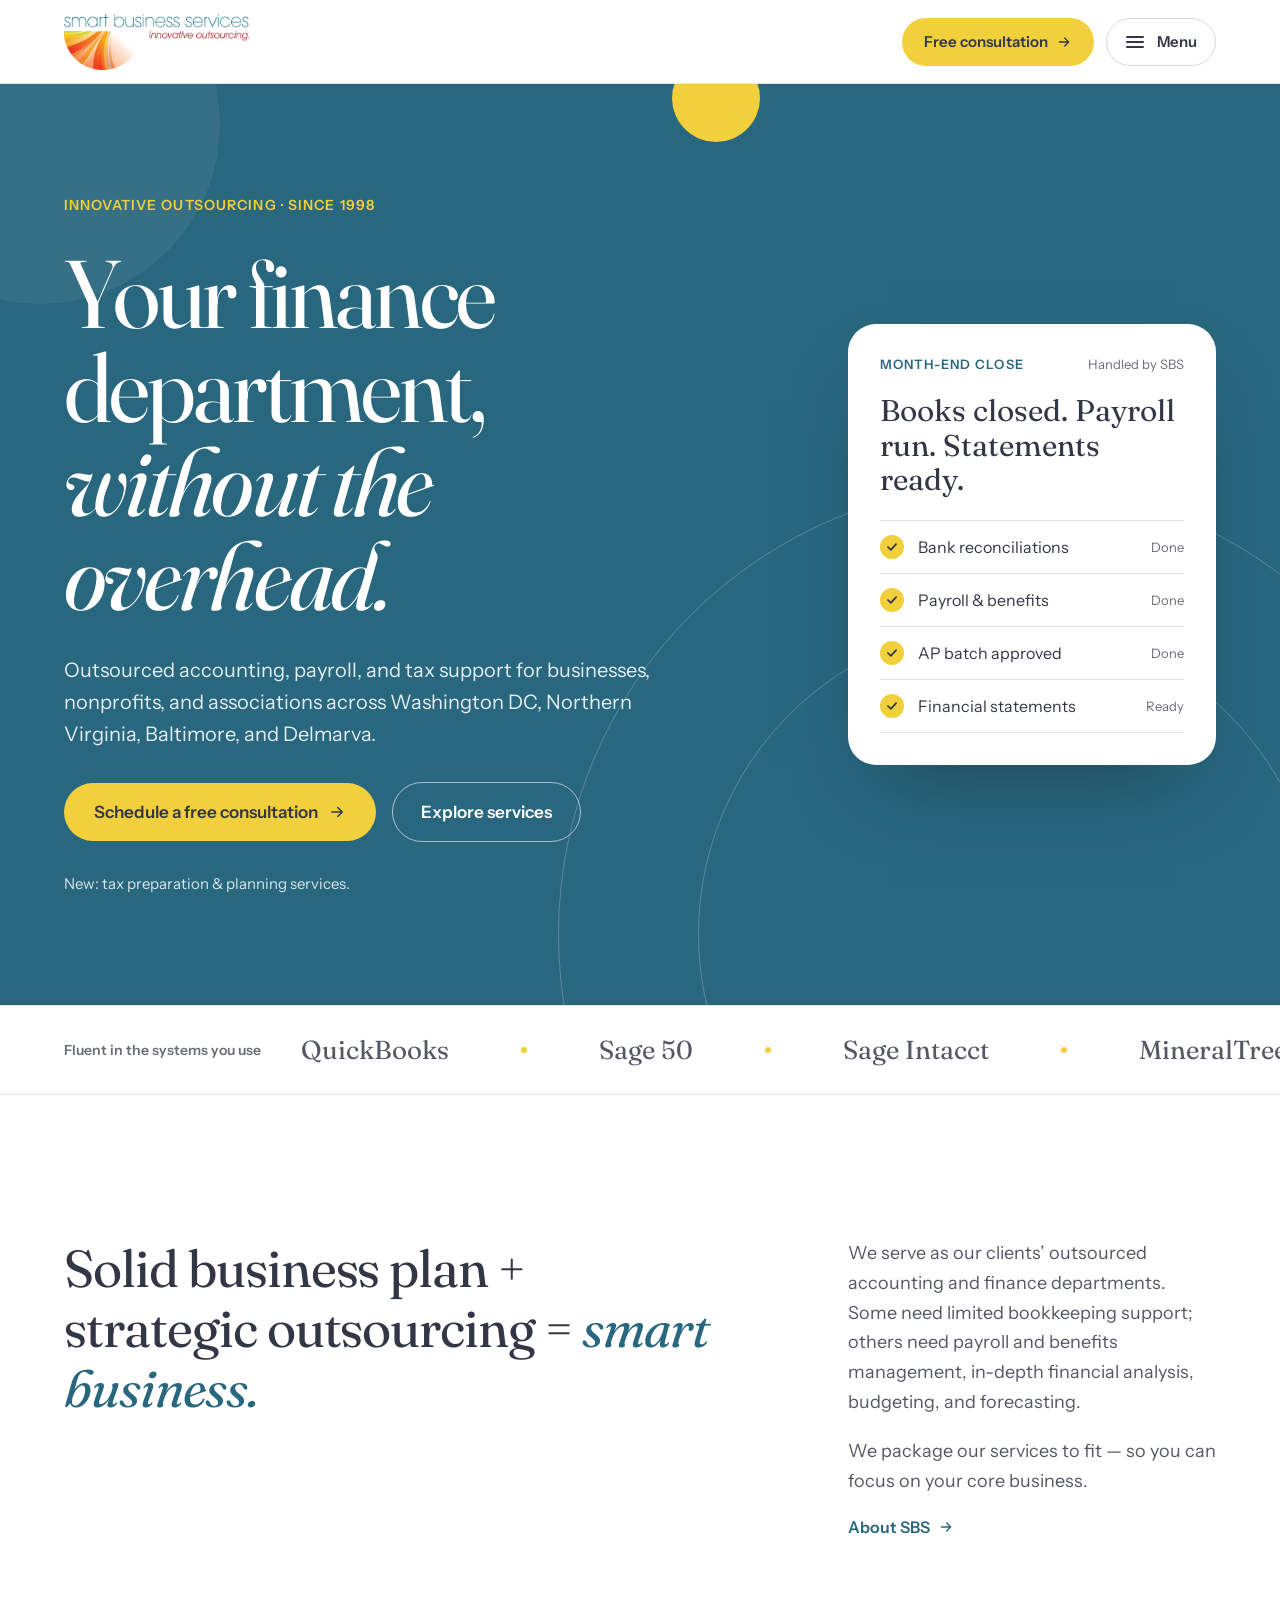
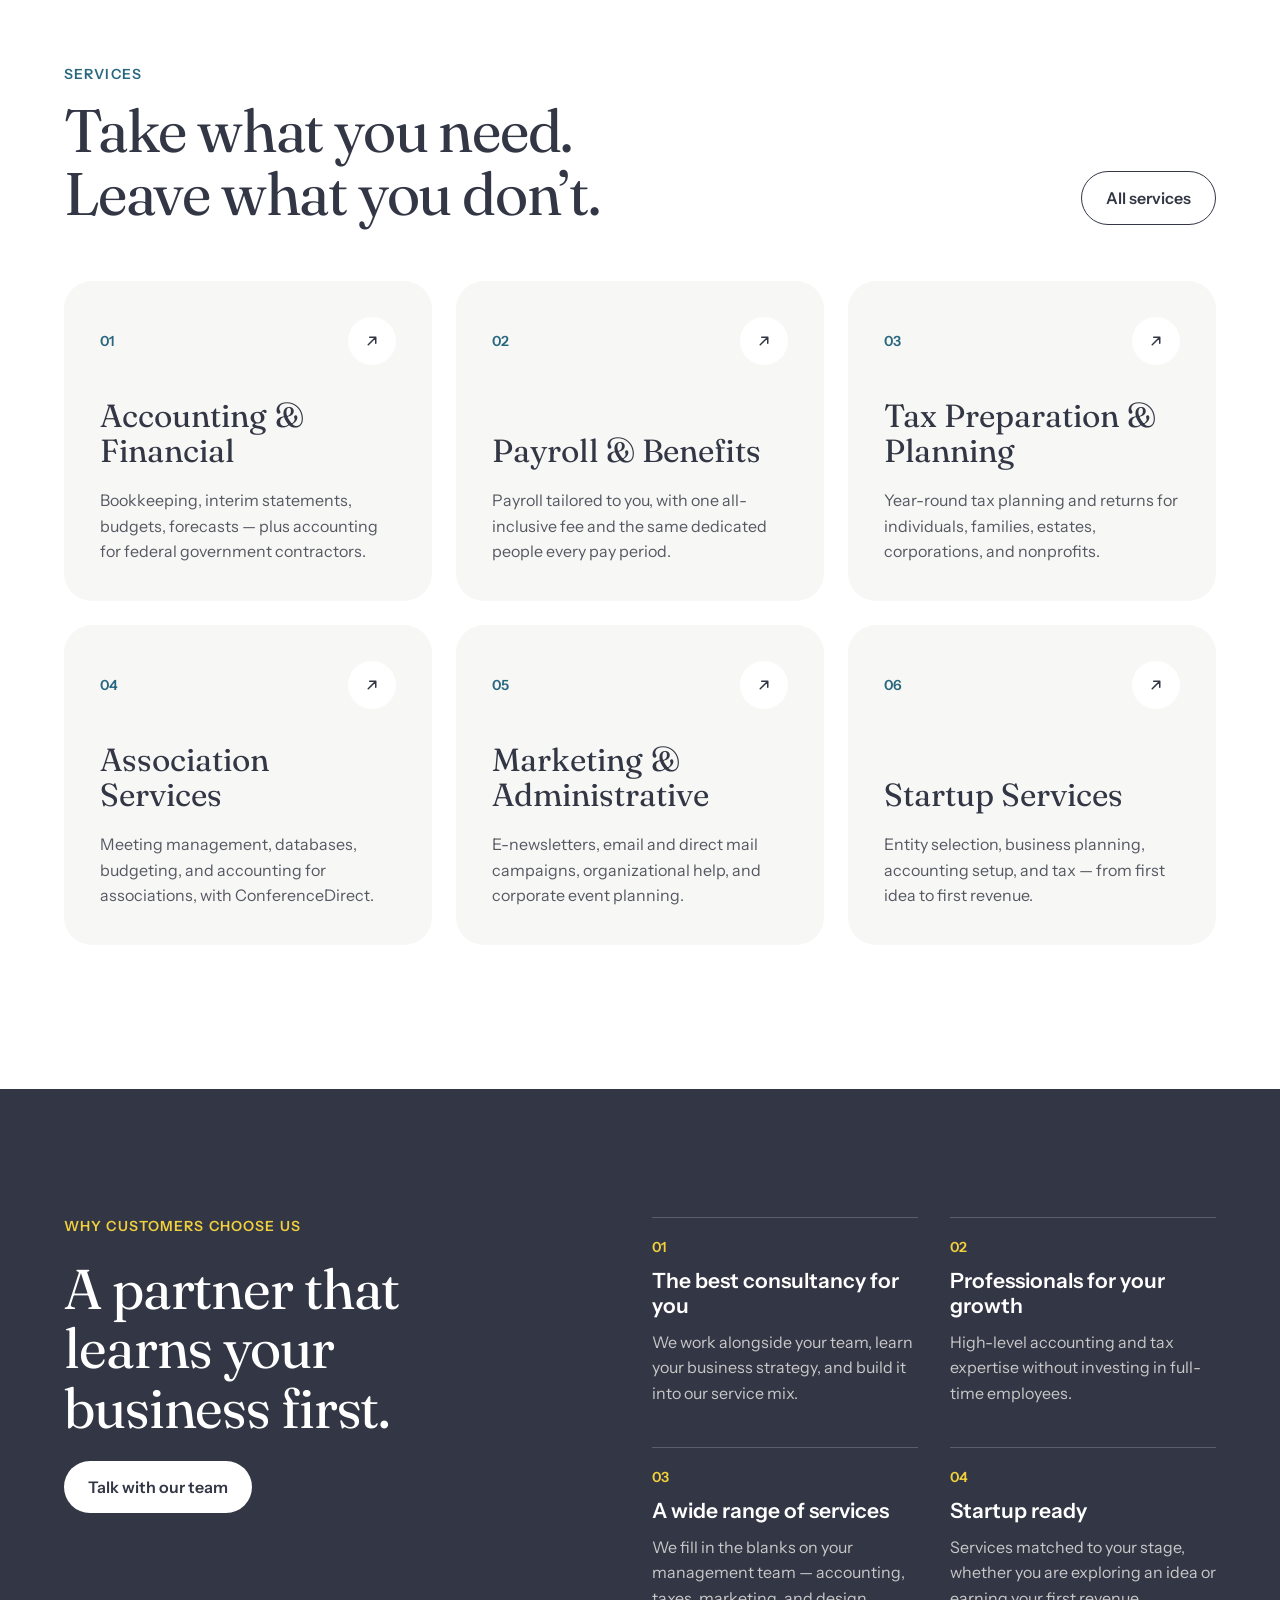
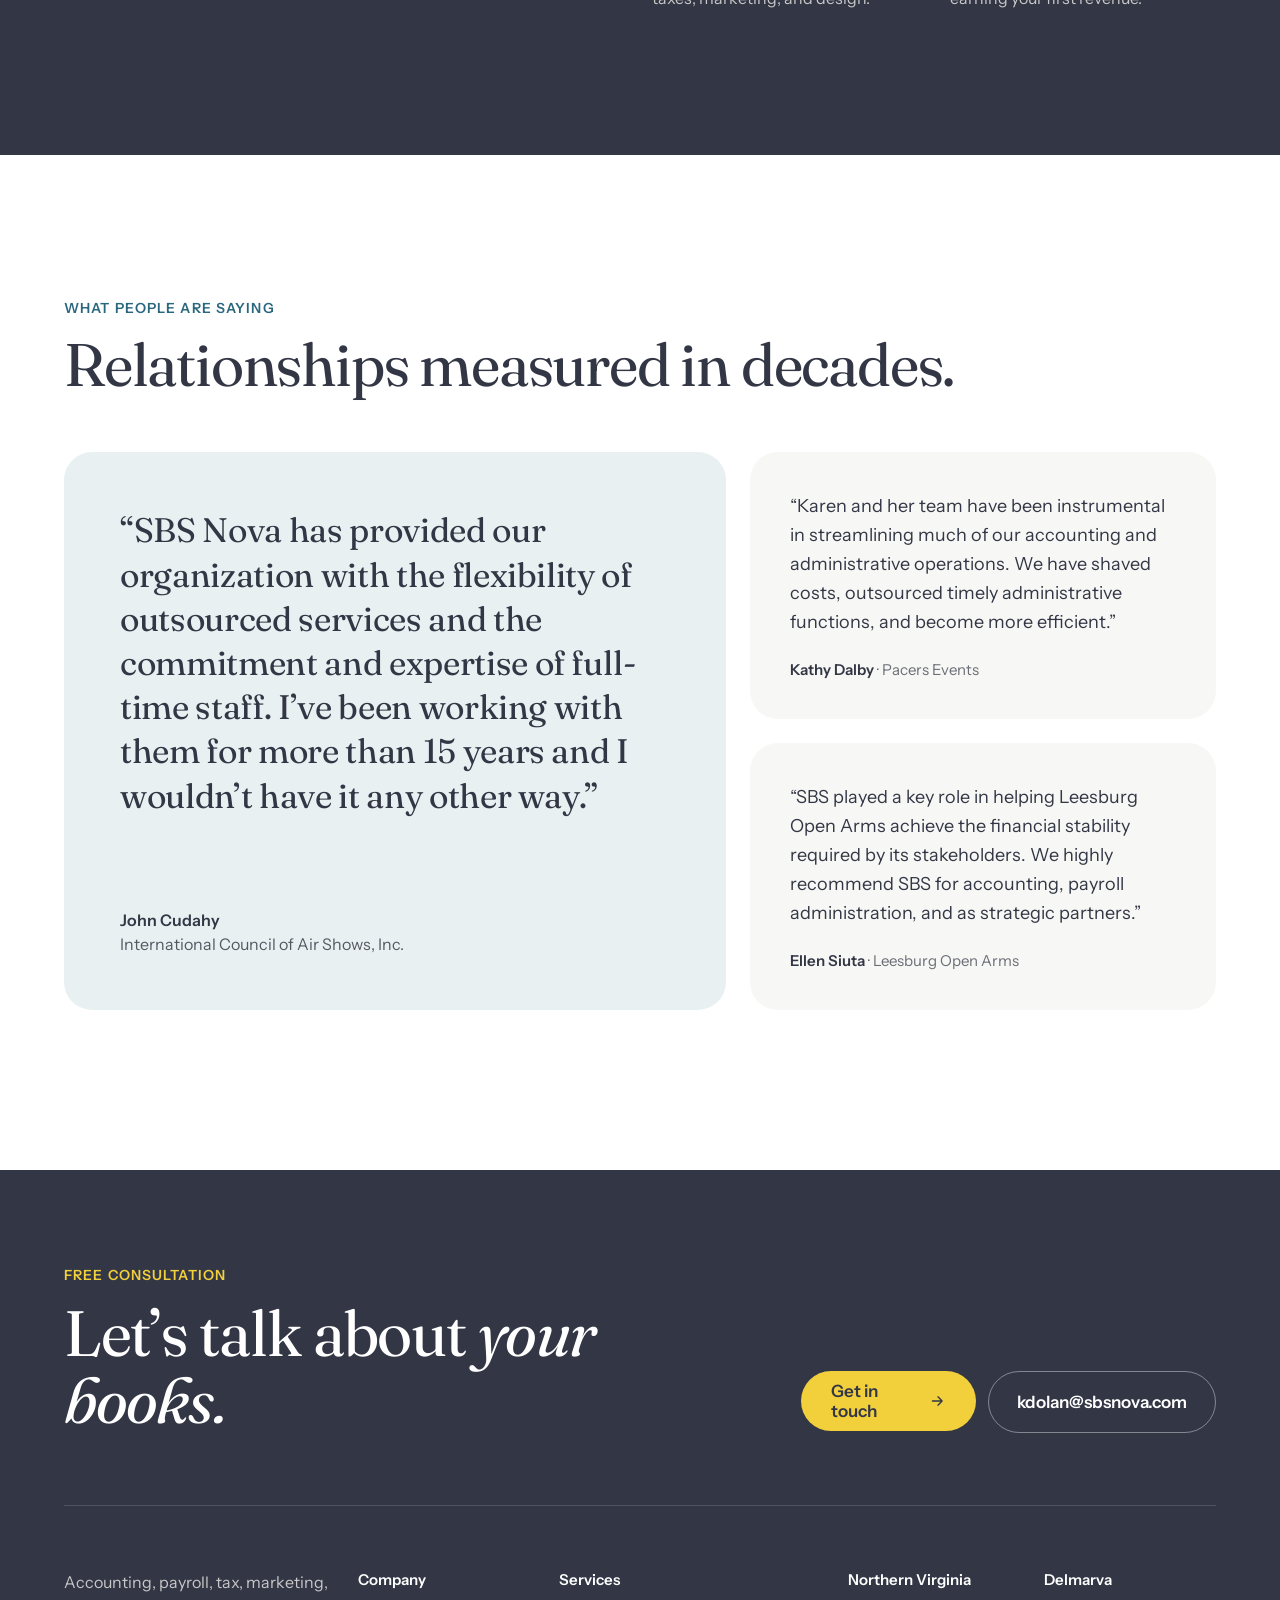
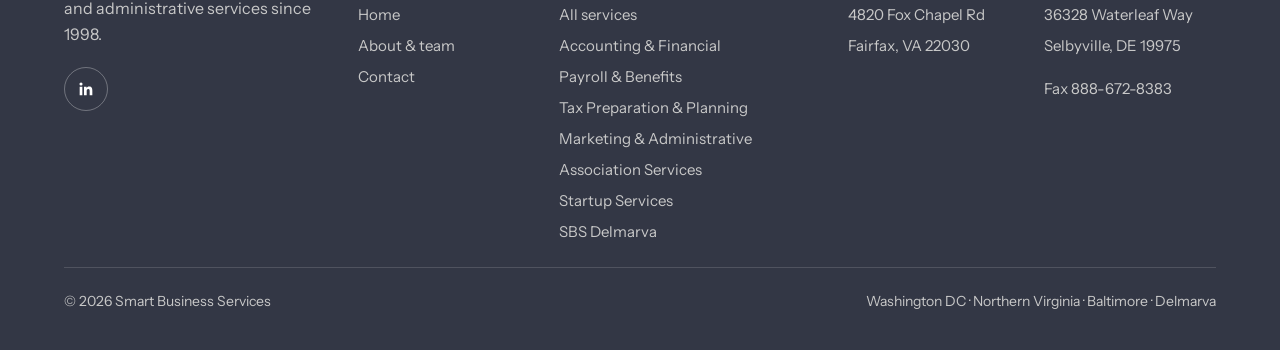
==== commit 186cebae: "Remove the outlined "innovative outsourcing" band from the home page Drops the decorative outline te" ====
--- a/index.html
+++ b/index.html
@@ -15,18 +15,16 @@
 .lift:hover{transform:translateY(-6px);box-shadow:0 28px 48px -28px rgba(51,55,69,.4)}
 @keyframes sbs-rise{from{opacity:0;transform:translateY(56px)}to{opacity:1;transform:none}}
 @keyframes sbs-drift{from{transform:translateY(var(--from,0px))}to{transform:translateY(var(--to,0px))}}
-@keyframes sbs-slide{from{transform:translateX(var(--from,0px))}to{transform:translateX(var(--to,0px))}}
 @keyframes sbs-marquee{from{transform:translateX(0)}to{transform:translateX(-50%)}}
 .marquee{animation:sbs-marquee 38s linear infinite}
 @supports (animation-timeline: view()){
 .reveal{animation:sbs-rise linear both;animation-timeline:view();animation-range:entry 0% entry 60%}
 .drift{animation:sbs-drift linear both;animation-timeline:view();animation-range:cover}
-.slide{animation:sbs-slide linear both;animation-timeline:view();animation-range:cover}
 }
-@media (prefers-reduced-motion: reduce){.reveal,.drift,.slide,.marquee{animation:none!important}.lift:hover{transform:none}}
+@media (prefers-reduced-motion: reduce){.reveal,.drift,.marquee{animation:none!important}.lift:hover{transform:none}}
 </style>
-<link rel="stylesheet" href="assets/menu.css">
-<link rel="stylesheet" href="assets/mobile.css">
+<link rel="stylesheet" href="assets/menu.css?v=2">
+<link rel="stylesheet" href="assets/mobile.css?v=2">
 </head>
 <body>
 <div style="width: 100%; box-sizing: border-box; display: flex; flex-direction: column; background: #FFFFFF; font-family: 'Instrument Sans', system-ui, sans-serif; color: #333745">
@@ -271,7 +269,6 @@
 
 
 <section style="position: relative; overflow: hidden; display: flex; flex-direction: column; gap: 80px; padding: 128px 64px 144px; background: #333745; color: #FFFFFF">
-<div class="slide" aria-hidden="true" style="white-space: nowrap; font-family: Fraunces, Georgia, serif; font-style: italic; font-size: 200px; line-height: 1; letter-spacing: -0.03em; color: transparent; -webkit-text-stroke: 1.5px rgba(255,255,255,0.28); --from: 0px; --to: -900px">innovative outsourcing · innovative outsourcing</div>
 <div style="display: grid; grid-template-columns: repeat(12, minmax(0, 1fr)); column-gap: 24px">
 <div class="reveal" style="grid-column: span 5; display: flex; flex-direction: column; gap: 24px">
 <span style="font-size: 14px; font-weight: 600; letter-spacing: 0.08em; text-transform: uppercase; color: #F2D03B">Why customers choose us</span>
--- a/assets/mobile.css
+++ b/assets/mobile.css
@@ -6,7 +6,6 @@
 @media (max-width: 1100px){
   [style*="grid-template-columns: repeat(3, minmax(0, 1fr))"]{grid-template-columns:repeat(2,minmax(0,1fr))!important}
   [style*="font-size: 96px"],[style*="font-size: 88px"],[style*="font-size: 84px"],[style*="font-size: 80px"]{font-size:64px!important}
-  [style*="font-size: 200px"]{font-size:140px!important}
 }
 
 /* ---------- Small tablet and phone: single column ---------- */
@@ -41,7 +40,6 @@
   [style*="font-size: 64px"],[style*="font-size: 60px"],[style*="font-size: 56px"],[style*="font-size: 52px"]{font-size:38px!important;line-height:1.1!important}
   [style*="font-size: 48px"],[style*="font-size: 44px"],[style*="font-size: 40px"]{font-size:32px!important}
   [style*="font-size: 36px"],[style*="font-size: 34px"]{font-size:28px!important}
-  [style*="font-size: 200px"]{font-size:96px!important}
   [style*="font-size: 20px"]{font-size:18px!important}
 
   /* Images and decorative shapes */
@@ -70,7 +68,6 @@
   [style*="font-size: 64px"],[style*="font-size: 60px"],[style*="font-size: 56px"],[style*="font-size: 52px"]{font-size:34px!important}
   [style*="font-size: 48px"],[style*="font-size: 44px"],[style*="font-size: 40px"]{font-size:28px!important}
   [style*="font-size: 36px"],[style*="font-size: 34px"],[style*="font-size: 32px"]{font-size:26px!important}
-  [style*="font-size: 200px"]{font-size:72px!important}
 
   .site-bar{height:68px!important}
   .site-bar img{width:140px!important;height:42px!important}
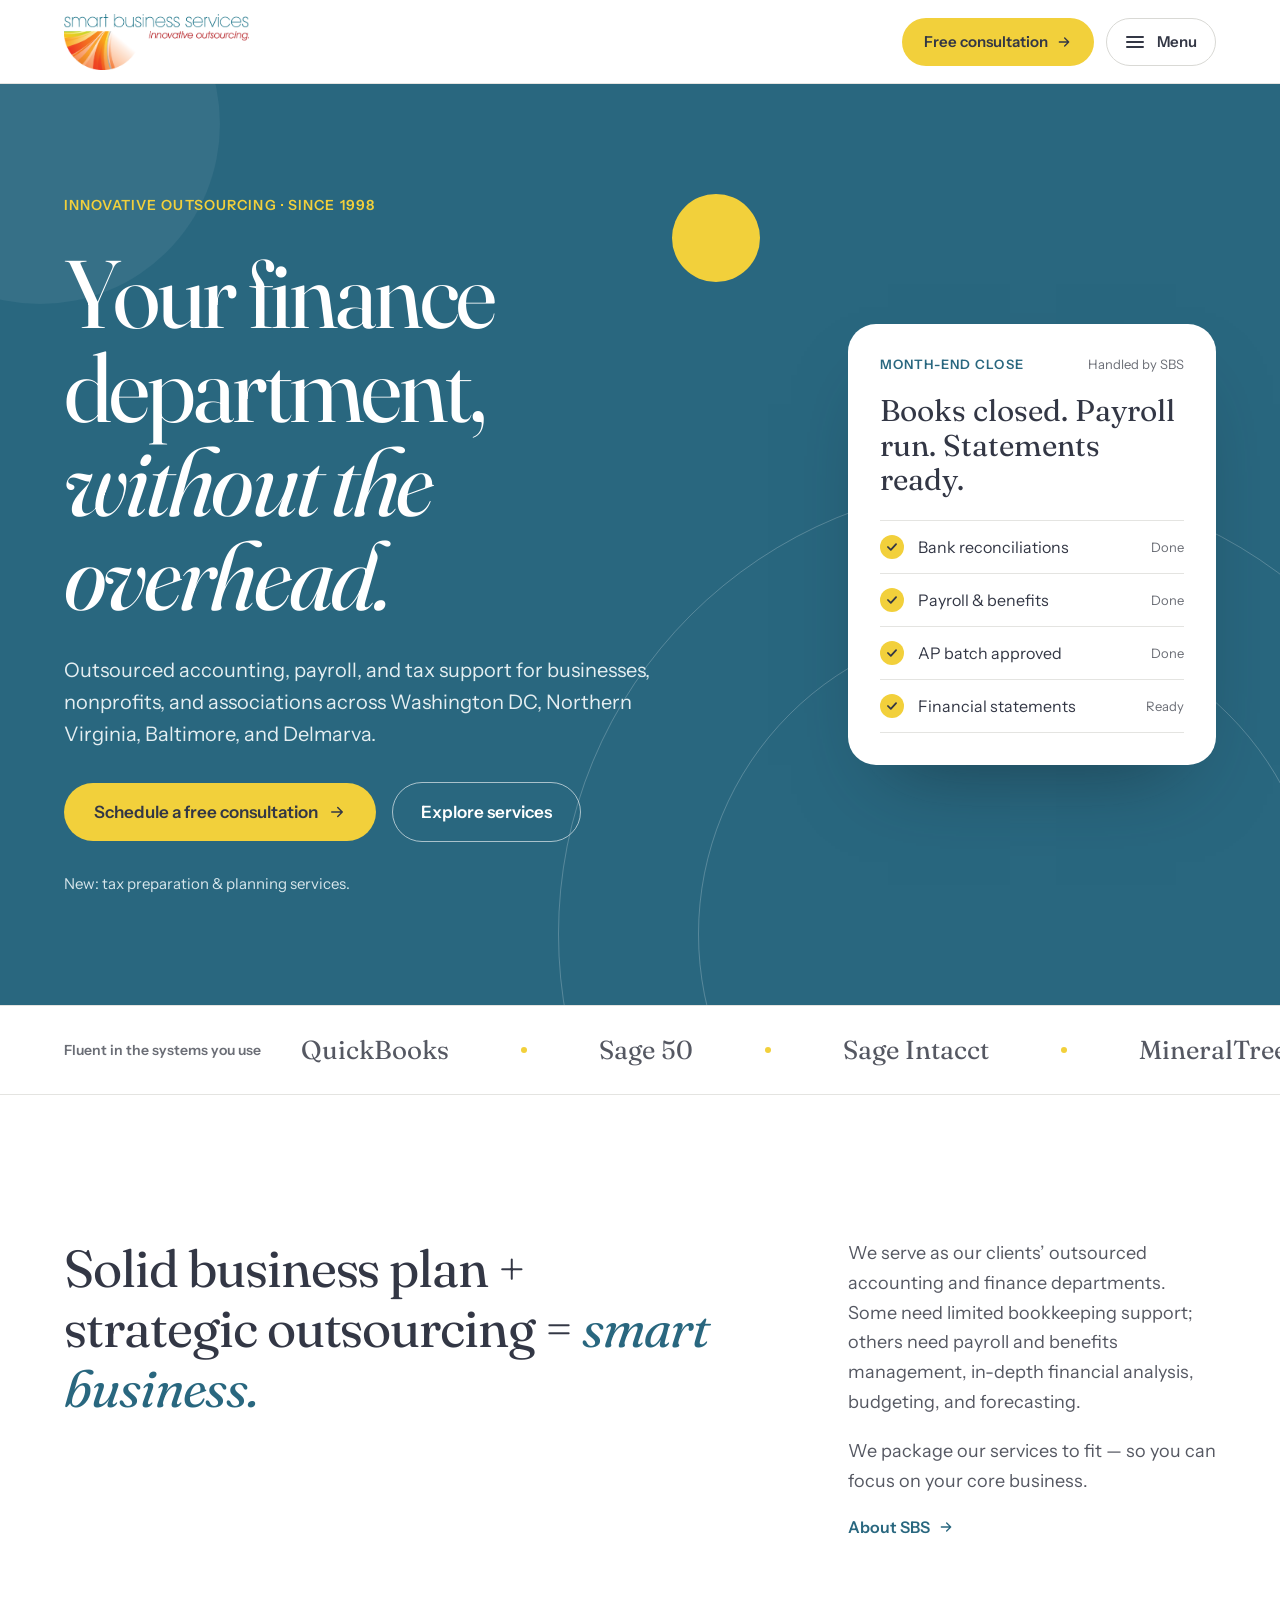
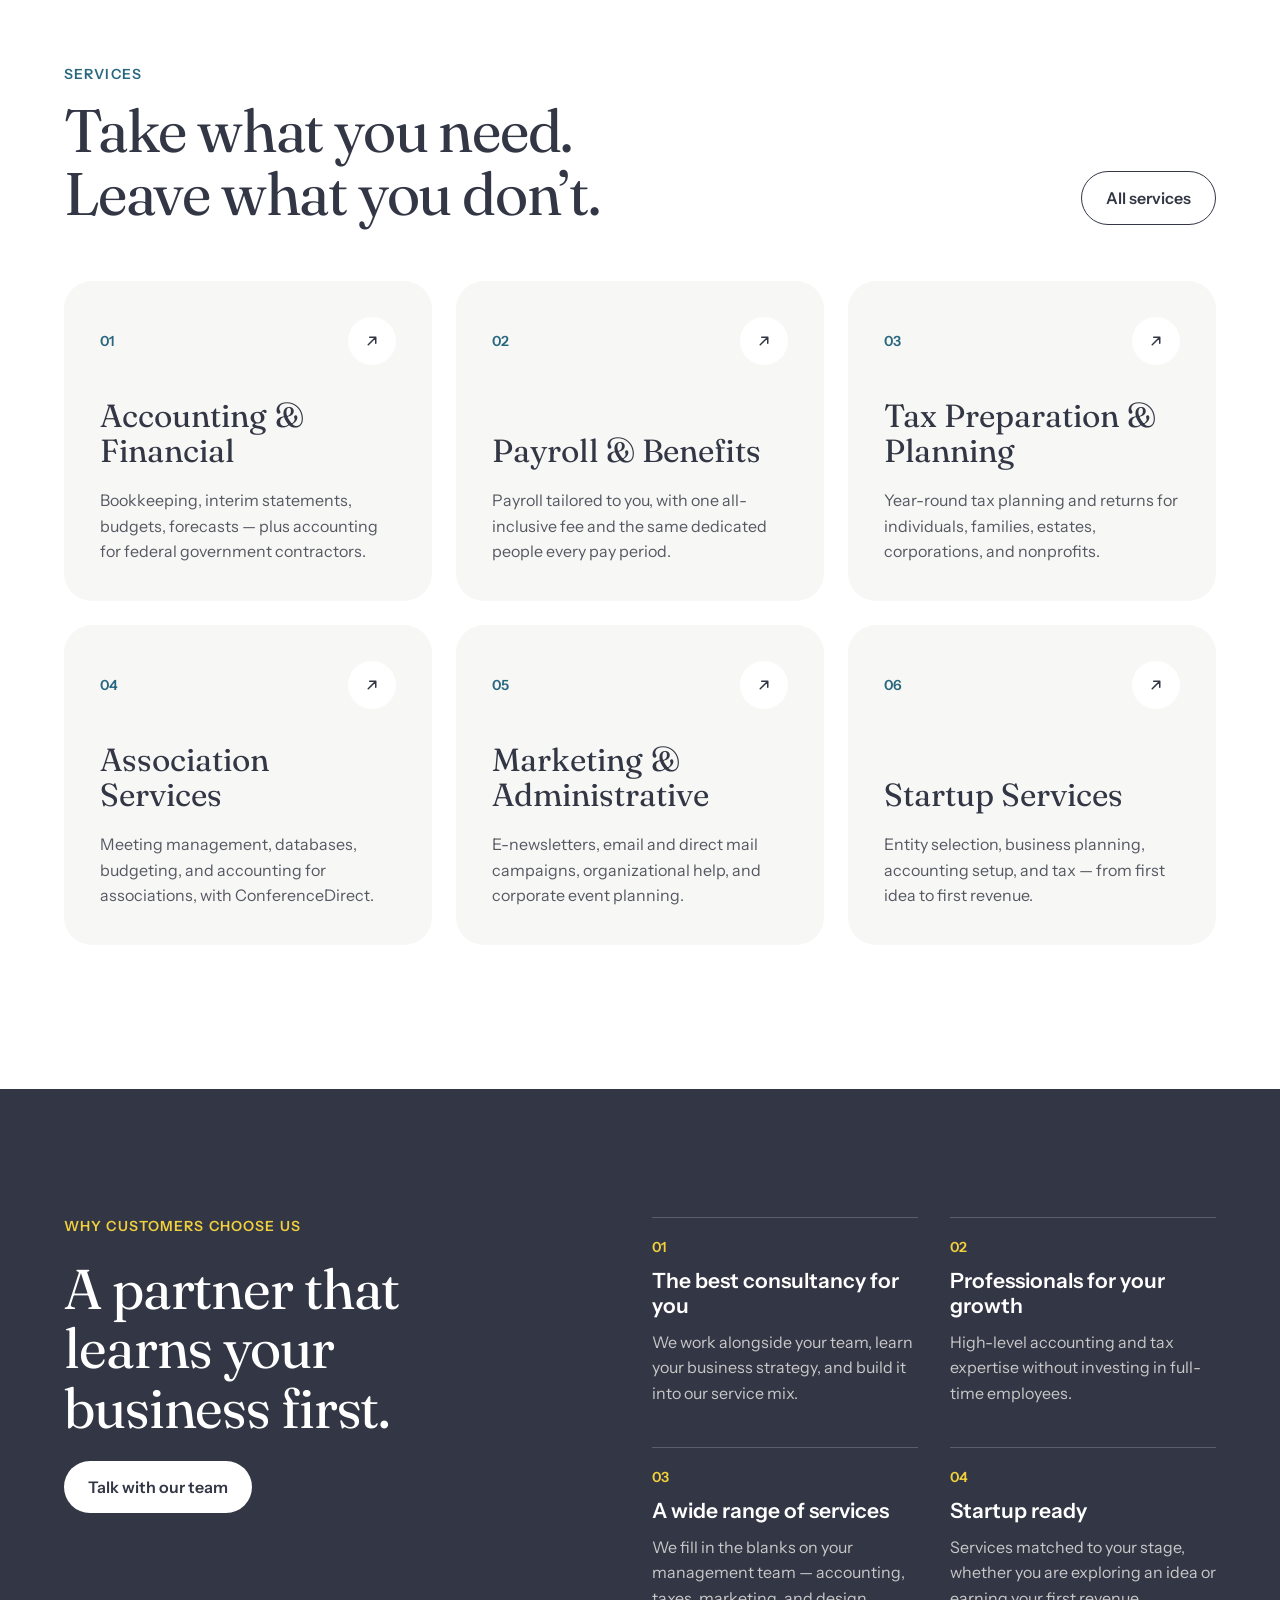
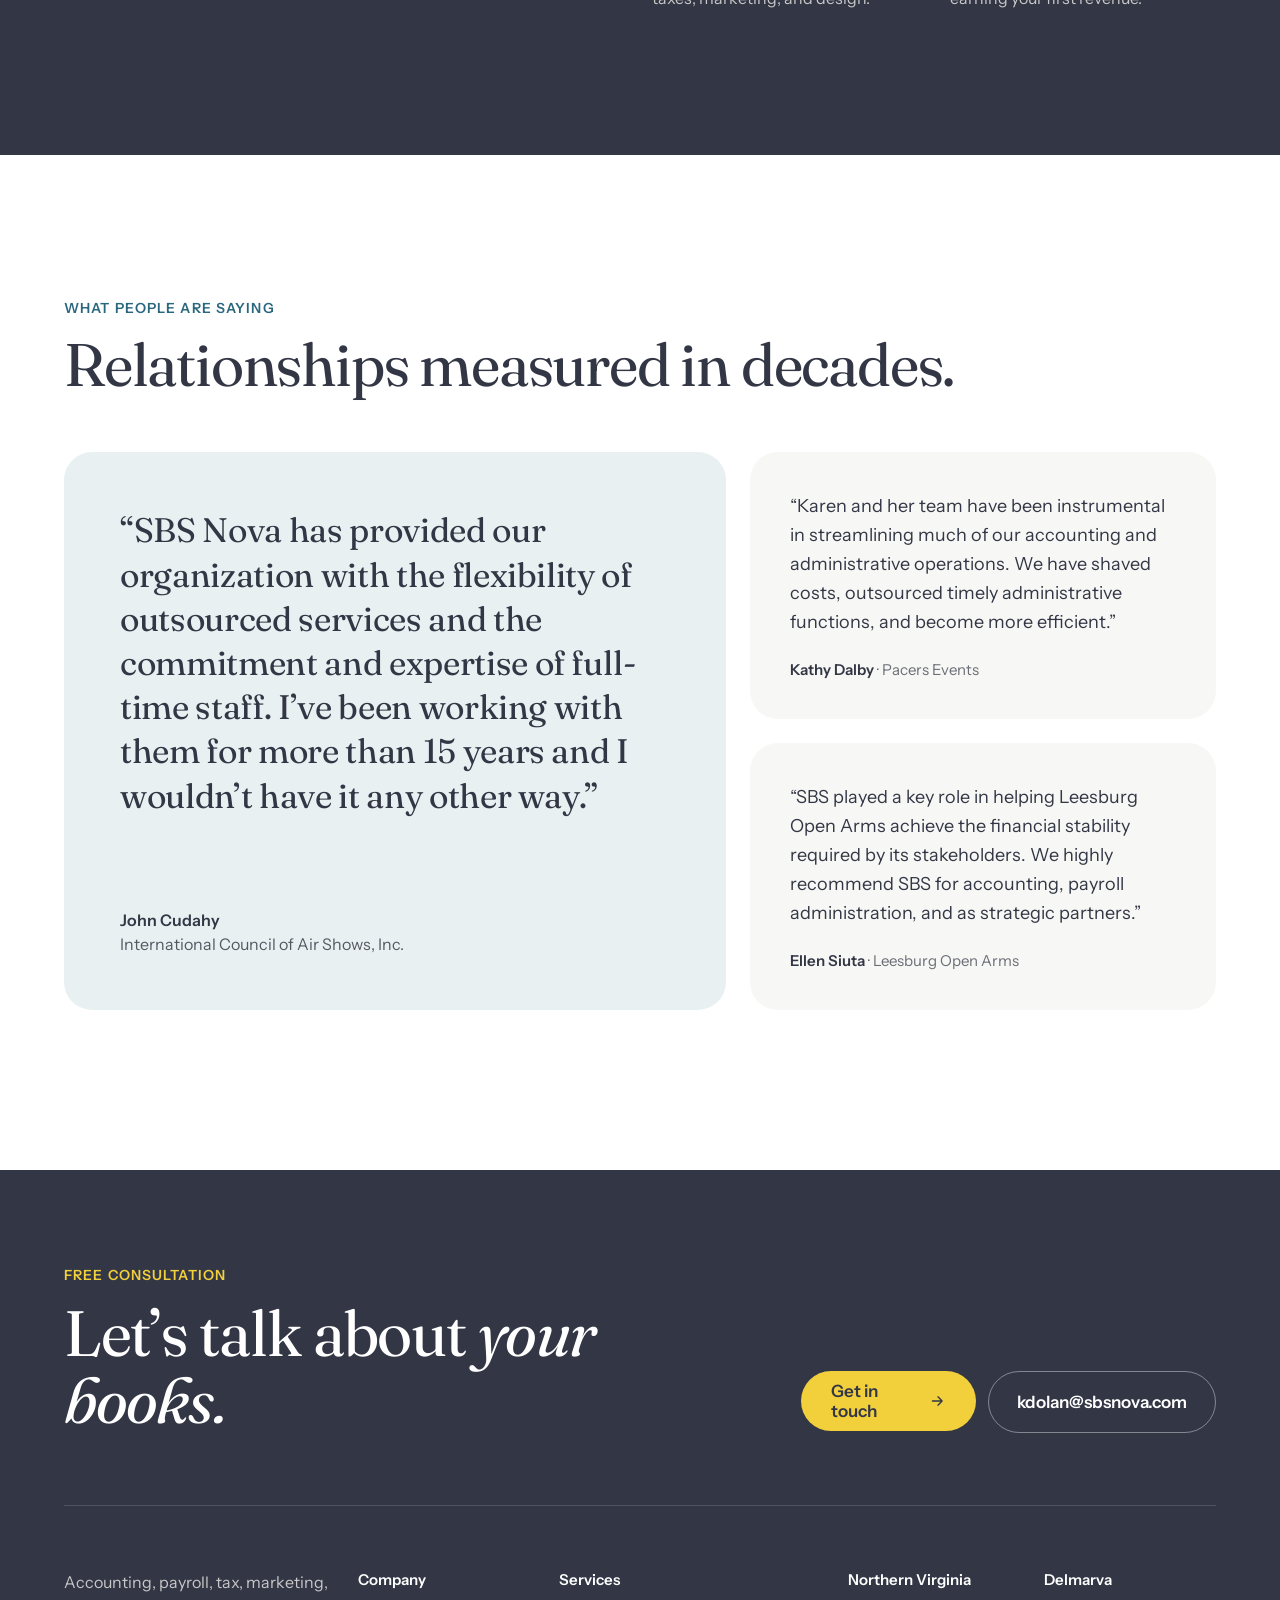
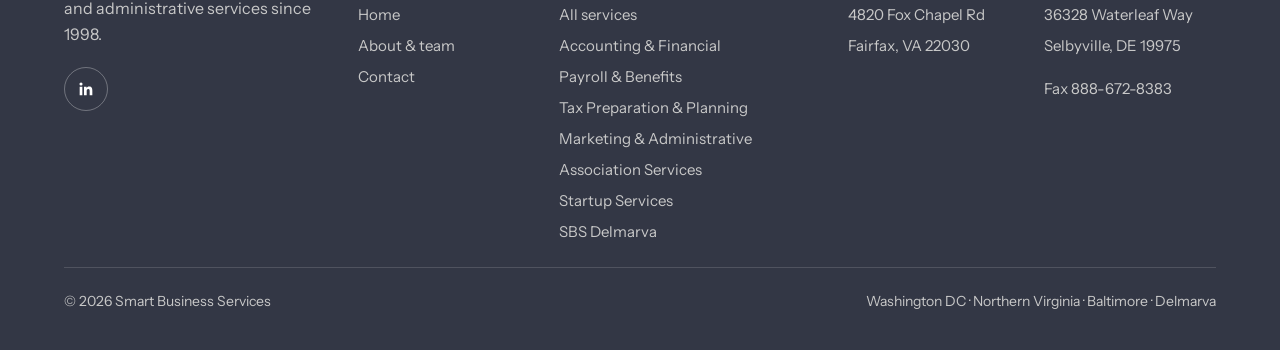
==== commit 1f8d3696: "Improve hover, press and focus states on buttons New assets/buttons.css gives every pill button a li" ====
--- a/index.html
+++ b/index.html
@@ -13,7 +13,7 @@
 a{color:#29677F;text-decoration:none}a:hover{color:#1D4C5E}
 .lift{transition:transform .35s cubic-bezier(.2,.7,.2,1),box-shadow .35s}
 .lift:hover{transform:translateY(-6px);box-shadow:0 28px 48px -28px rgba(51,55,69,.4)}
-@keyframes sbs-rise{from{opacity:0;transform:translateY(56px)}to{opacity:1;transform:none}}
+@keyframes sbs-rise{from{opacity:0;translate:0 56px}to{opacity:1;translate:none}}
 @keyframes sbs-drift{from{transform:translateY(var(--from,0px))}to{transform:translateY(var(--to,0px))}}
 @keyframes sbs-marquee{from{transform:translateX(0)}to{transform:translateX(-50%)}}
 .marquee{animation:sbs-marquee 38s linear infinite}
@@ -25,6 +25,7 @@
 </style>
 <link rel="stylesheet" href="assets/menu.css?v=2">
 <link rel="stylesheet" href="assets/mobile.css?v=2">
+<link rel="stylesheet" href="assets/buttons.css">
 </head>
 <body>
 <div style="width: 100%; box-sizing: border-box; display: flex; flex-direction: column; background: #FFFFFF; font-family: 'Instrument Sans', system-ui, sans-serif; color: #333745">
--- a/assets/buttons.css
+++ b/assets/buttons.css
@@ -0,0 +1,64 @@
+/* Hover, press and keyboard-focus states for buttons and card arrows.
+   Page styles are inline, so these match on the inline style text and use
+   !important where they change a colour set inline. */
+
+/* Form buttons use the site font rather than the browser default */
+button{font-family:inherit}
+
+/* ---------- Pill buttons ---------- */
+a[style*="border-radius: 999px"],
+button[style*="border-radius: 999px"],
+.m-toggle,.m-cta{
+  transition:background-color .2s ease,color .2s ease,border-color .2s ease,box-shadow .25s ease,transform .25s cubic-bezier(.2,.7,.2,1)!important;
+}
+a[style*="border-radius: 999px"]:hover,
+button[style*="border-radius: 999px"]:hover,
+.m-cta:hover{transform:translateY(-2px)}
+a[style*="border-radius: 999px"]:active,
+button[style*="border-radius: 999px"]:active,
+.m-toggle:active,.m-cta:active{transform:translateY(0) scale(.98);transition-duration:.08s!important}
+
+/* Yellow (primary) */
+a[style*="background: #F2D03B"][style*="border-radius: 999px"]:hover,
+button[style*="background: #F2D03B"][style*="border-radius: 999px"]:hover,
+.m-cta:hover{background:#FFDD4A!important;color:#333745!important;box-shadow:0 12px 24px -10px rgba(214,176,20,.75)}
+
+/* Dark */
+a[style*="background: #333745"][style*="border-radius: 999px"]:hover{background:#29677F!important;box-shadow:0 12px 24px -12px rgba(41,103,127,.7)}
+
+/* White, on dark sections */
+a[style*="background: #FFFFFF"][style*="border-radius: 999px"]:hover{background:#F2D03B!important;color:#333745!important;box-shadow:0 12px 24px -12px rgba(0,0,0,.5)}
+
+/* Outline, on light sections */
+a[style*="border: 1px solid #333745"][style*="border-radius: 999px"]:hover{background:#333745!important;color:#FFFFFF!important;box-shadow:0 12px 24px -12px rgba(51,55,69,.6)}
+
+/* Outline, on dark sections (includes the footer LinkedIn icon) */
+a[style*="border: 1px solid rgba(255,255,255"][style*="border-radius: 999px"]:hover{background:#FFFFFF!important;border-color:#FFFFFF!important;color:#333745!important;box-shadow:0 12px 24px -12px rgba(0,0,0,.5)}
+
+/* Contact form topic chips: lift only, their pressed colours are set by script */
+button[aria-pressed][style*="border-radius: 999px"]:hover{border-color:#F2D03B!important}
+
+/* Menu button */
+.m-toggle:hover{border-color:#333745!important;background:#FFFFFF!important}
+
+/* ---------- Arrows ---------- */
+a svg:has(path[d^="M5 12h14"]),button svg:has(path[d^="M5 12h14"]){transition:transform .25s cubic-bezier(.2,.7,.2,1)}
+a:hover svg:has(path[d^="M5 12h14"]),button:hover svg:has(path[d^="M5 12h14"]){transform:translateX(4px)}
+
+/* Card arrows (↗): circle fills and the arrow nudges up-right */
+a span[style*="border-radius: 999px"]:has(svg path[d^="M7 17L17 7"]){transition:background-color .25s ease,color .25s ease,border-color .25s ease}
+a svg:has(path[d^="M7 17L17 7"]){transition:transform .25s cubic-bezier(.2,.7,.2,1)}
+a:hover span[style*="border-radius: 999px"]:has(svg path[d^="M7 17L17 7"]){background:#F2D03B!important;border-color:#F2D03B!important;color:#333745}
+a:hover svg:has(path[d^="M7 17L17 7"]){transform:translate(2px,-2px)}
+
+/* Menu LinkedIn link */
+.m-social-icon{transition:background-color .2s ease,color .2s ease}
+.m-social:hover .m-social-icon{background:#29677F;color:#FFFFFF}
+
+/* ---------- Keyboard focus ---------- */
+a:focus-visible,button:focus-visible{outline:none;box-shadow:0 0 0 3px #FFFFFF,0 0 0 5px #29677F!important;border-radius:999px}
+
+@media (prefers-reduced-motion: reduce){
+  a,button,a svg,button svg{transition:none!important}
+  a:hover,button:hover,a:hover svg,button:hover svg,a:active,button:active{transform:none!important}
+}
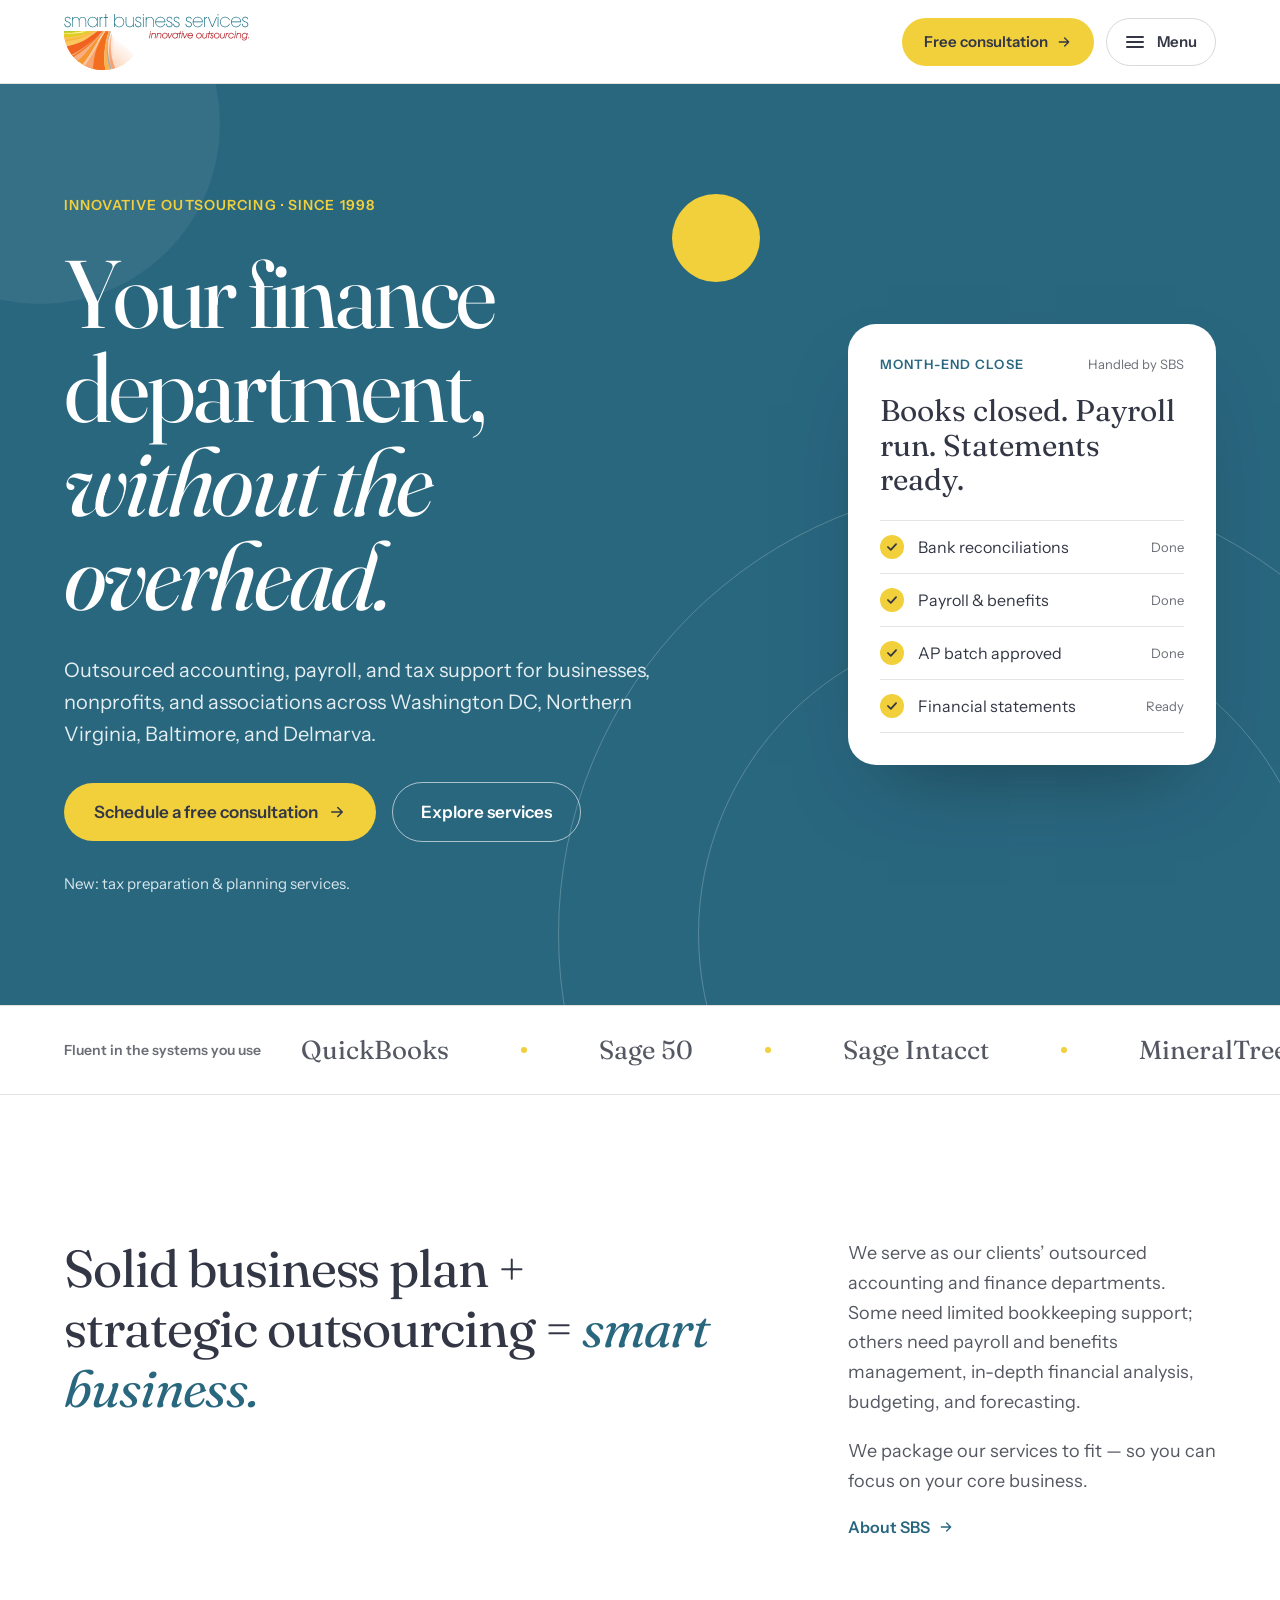
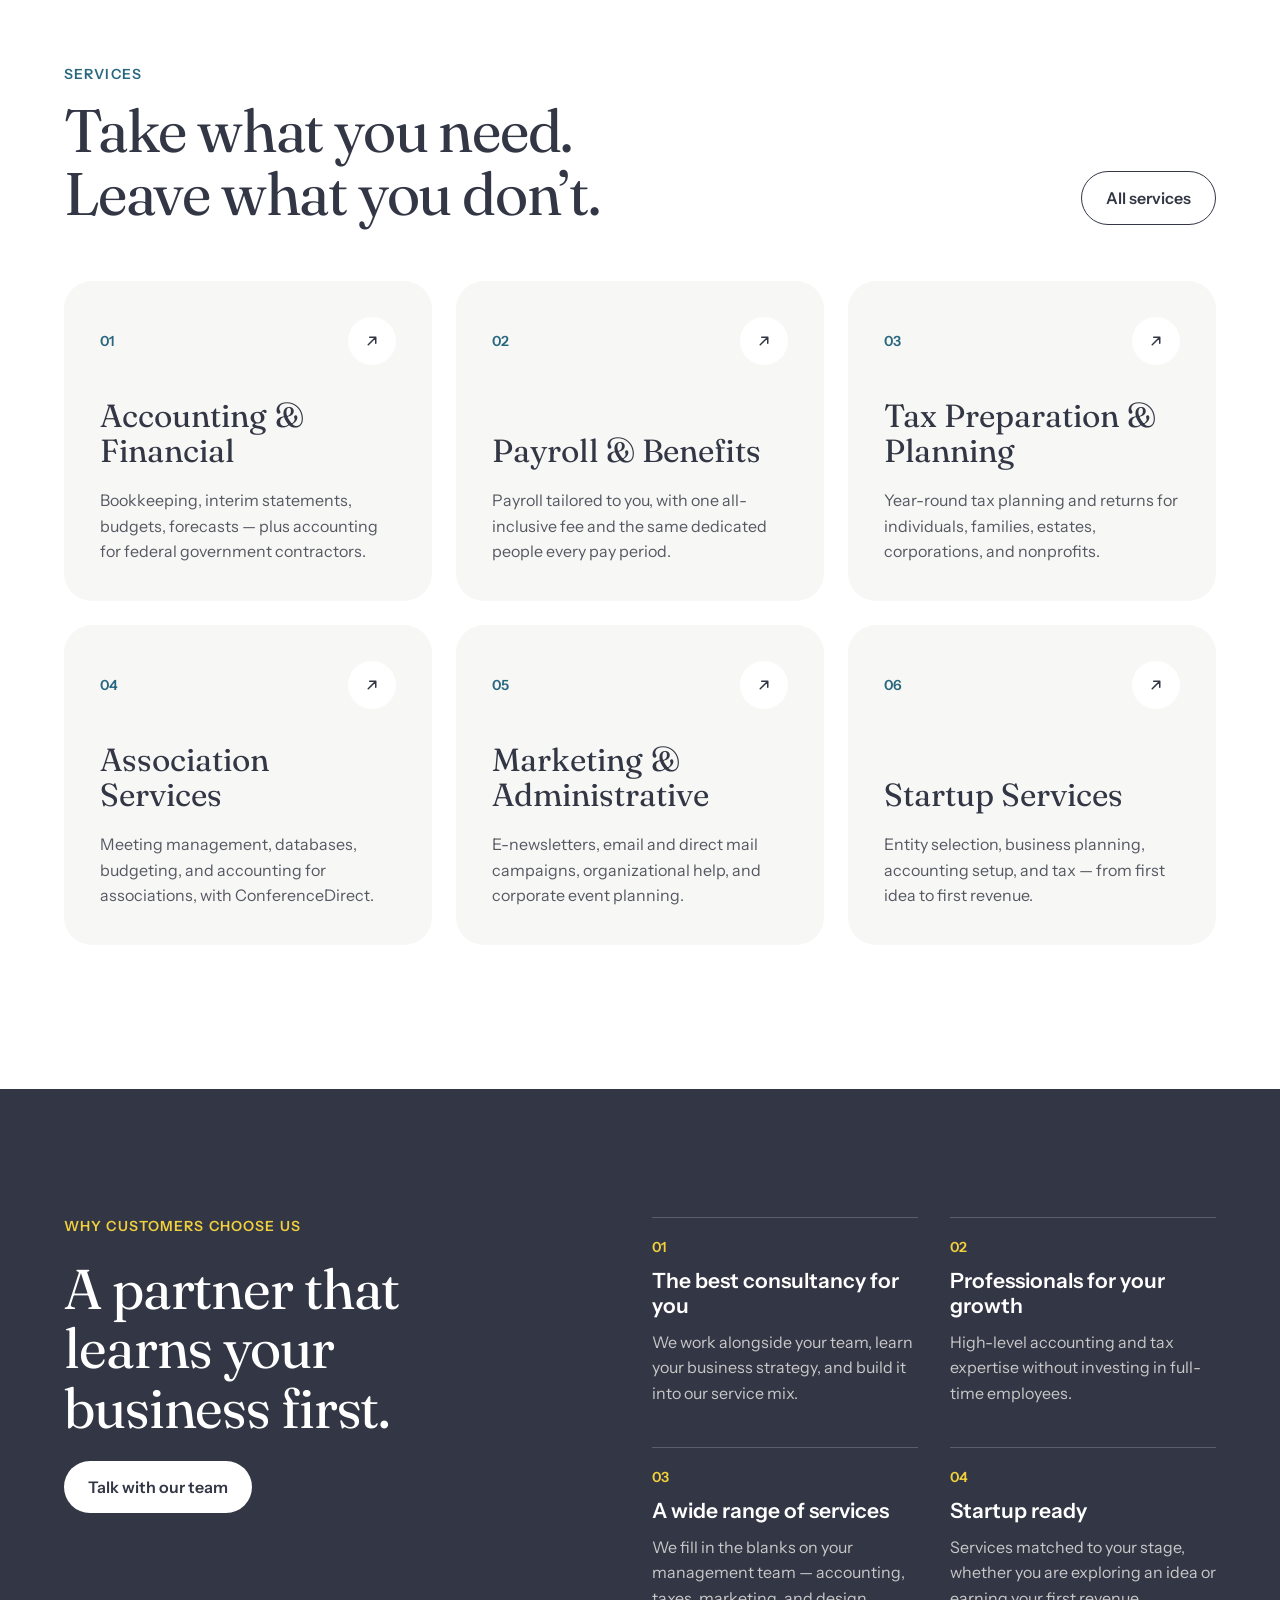
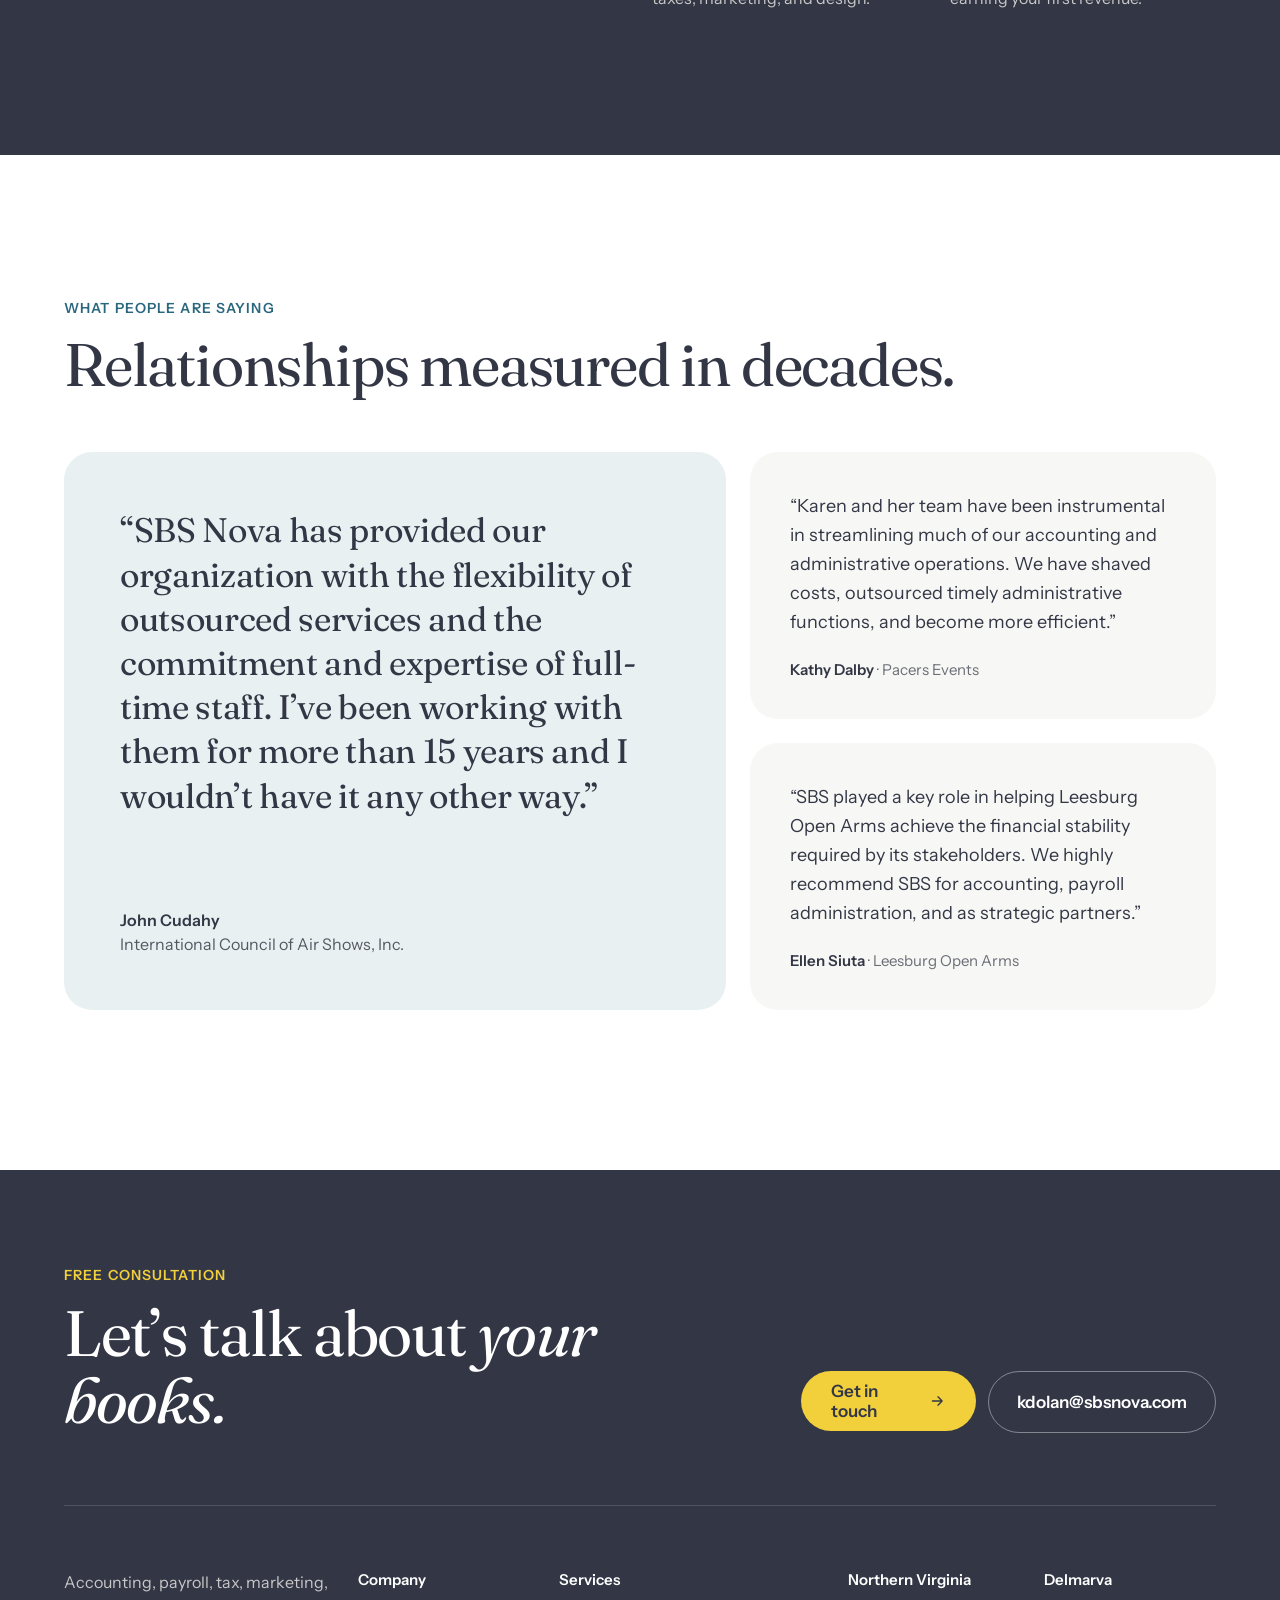
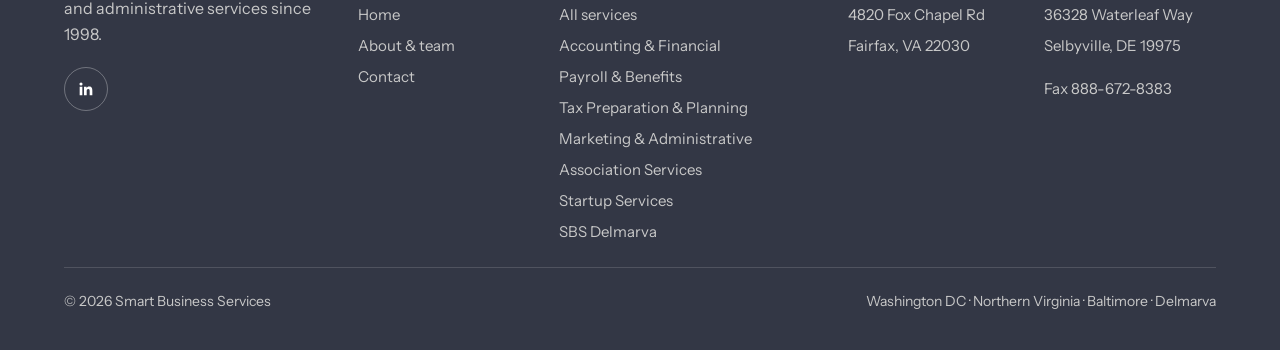
==== commit 62d4299f: "Use an SVG version of the logo in the header assets/sbs-logo.svg is traced from the existing PNG: ve" ====
--- a/index.html
+++ b/index.html
@@ -34,7 +34,7 @@
 
 
 <div class="site-bar" style="width: 100%; height: 84px; box-sizing: border-box; display: flex; align-items: center; justify-content: space-between; padding: 0 64px; background: #FFFFFF; border-bottom: 1px solid #E4E4E1; font-family: 'Instrument Sans', system-ui, sans-serif; color: #333745">
-<a href="index.html" style="display: flex; align-items: center"><img src="assets/sbs-logo.png" alt="Smart Business Services — innovative outsourcing — home" style="width: 185px; height: 56px; display: block"></a>
+<a href="index.html" style="display: flex; align-items: center"><img src="assets/sbs-logo.svg" alt="Smart Business Services — innovative outsourcing — home" style="width: 185px; height: 56px; display: block"></a>
 
 <a class="site-cta" href="contact.html" style="display: flex; align-items: center; gap: 8px; height: 48px; padding: 0 22px; border-radius: 999px; background: #F2D03B; color: #333745; font-size: 15px; font-weight: 600; text-decoration: none">Free consultation
 <svg width="16" height="16" viewBox="0 0 24 24" fill="none" stroke="currentColor" stroke-width="2" stroke-linecap="round" stroke-linejoin="round" aria-hidden="true"><path d="M5 12h14M13 6l6 6-6 6"></path></svg></a>
